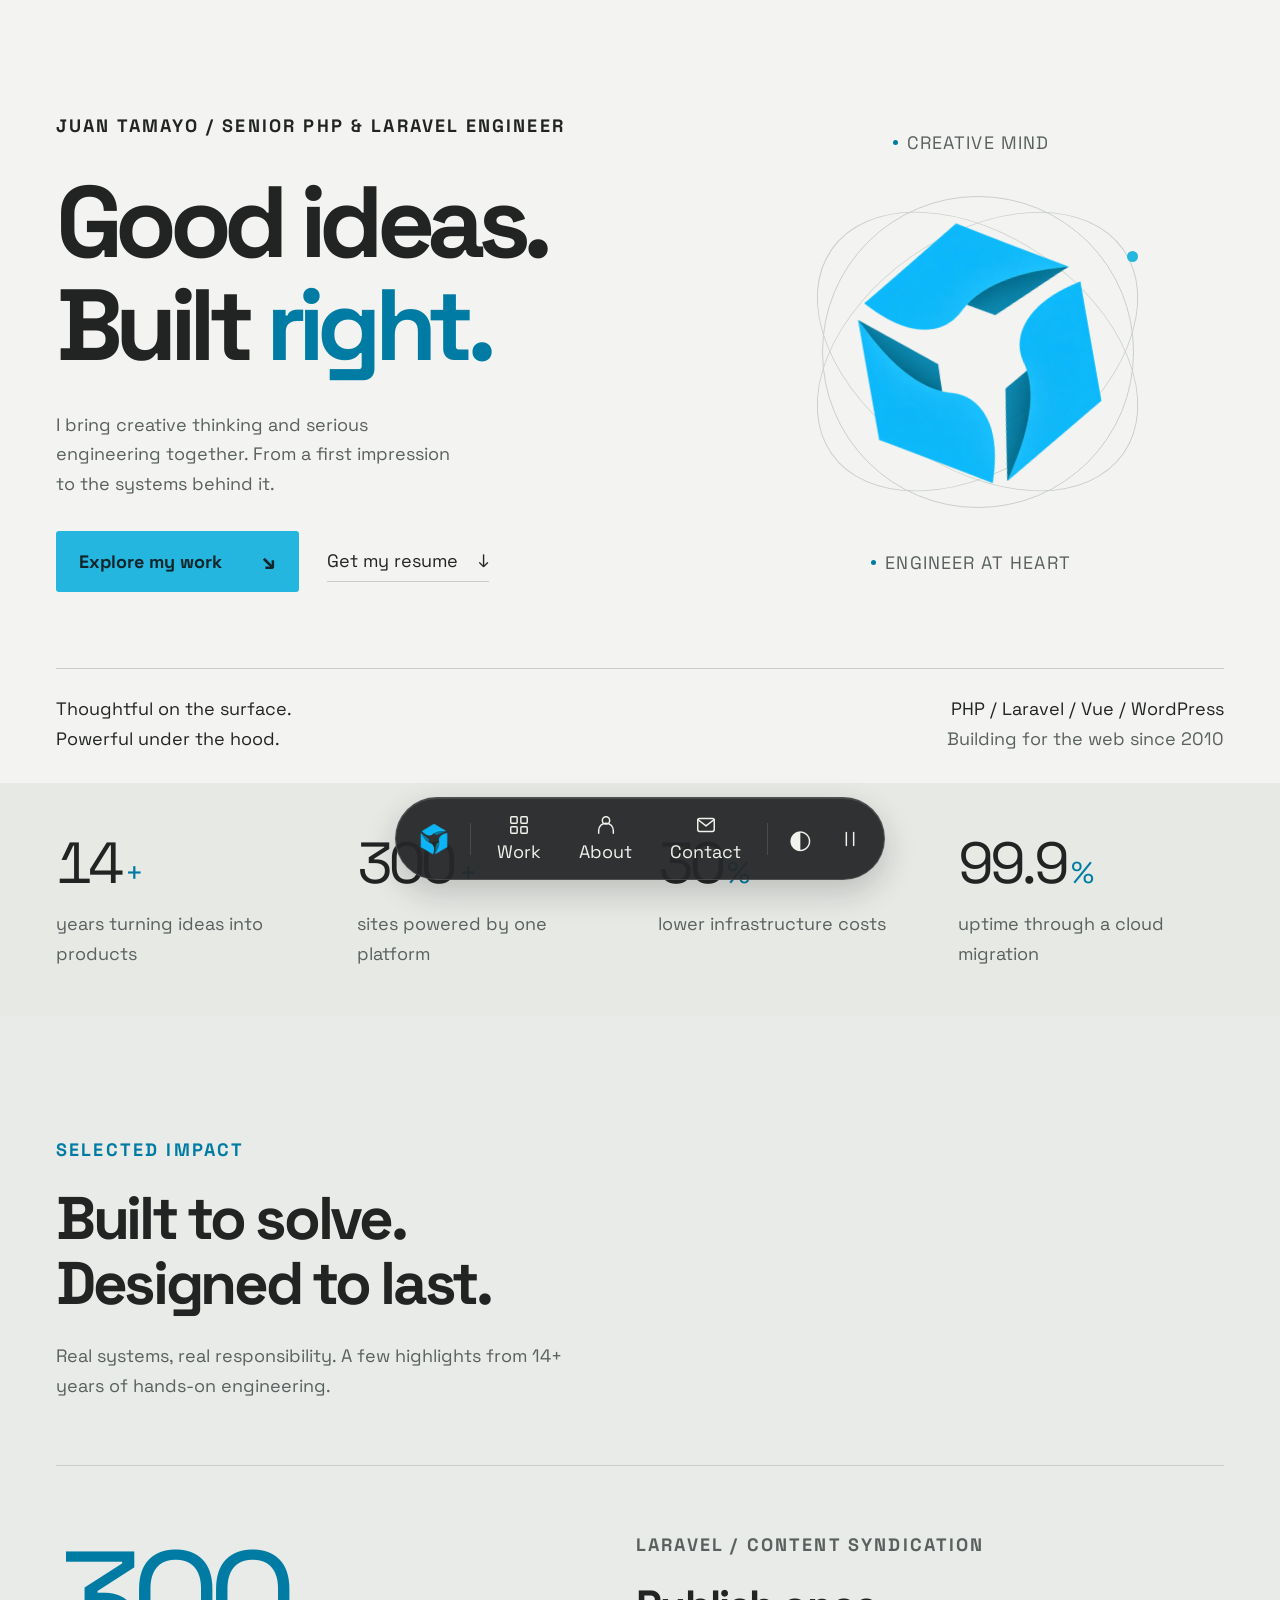
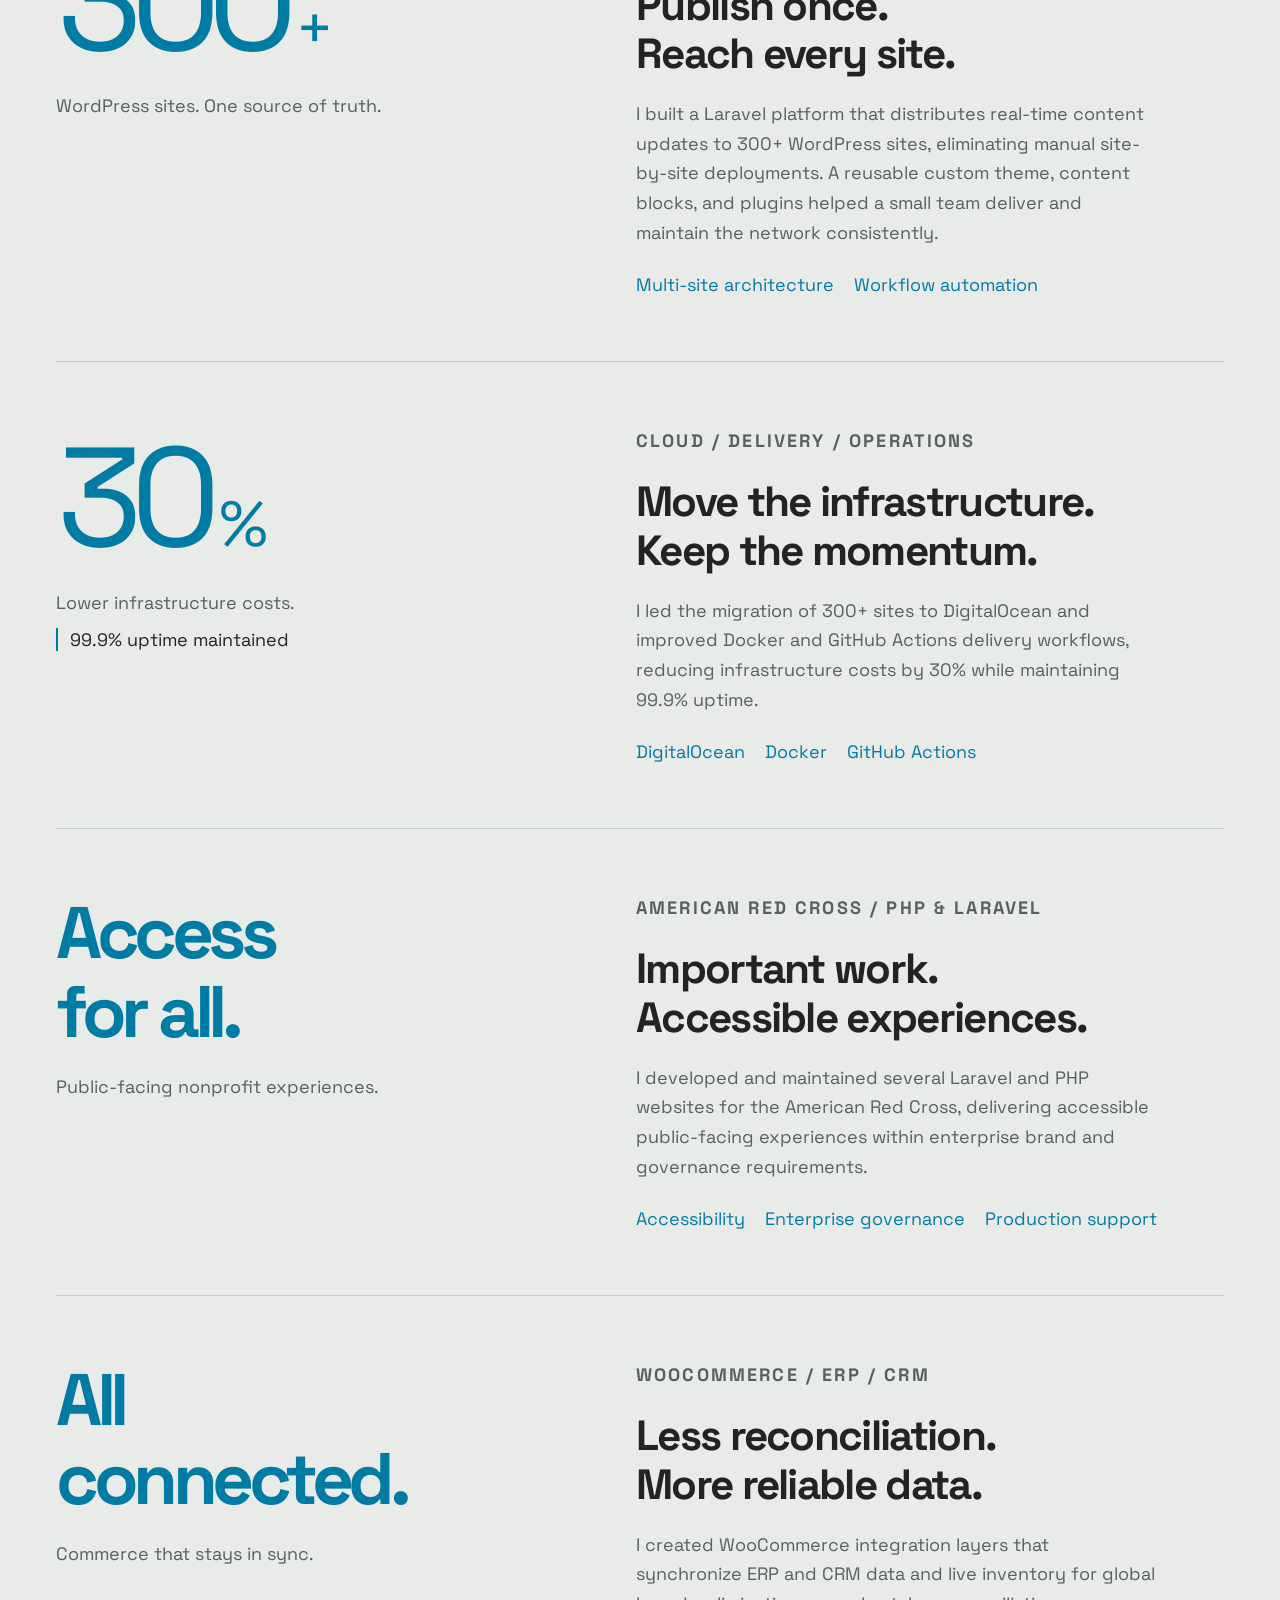
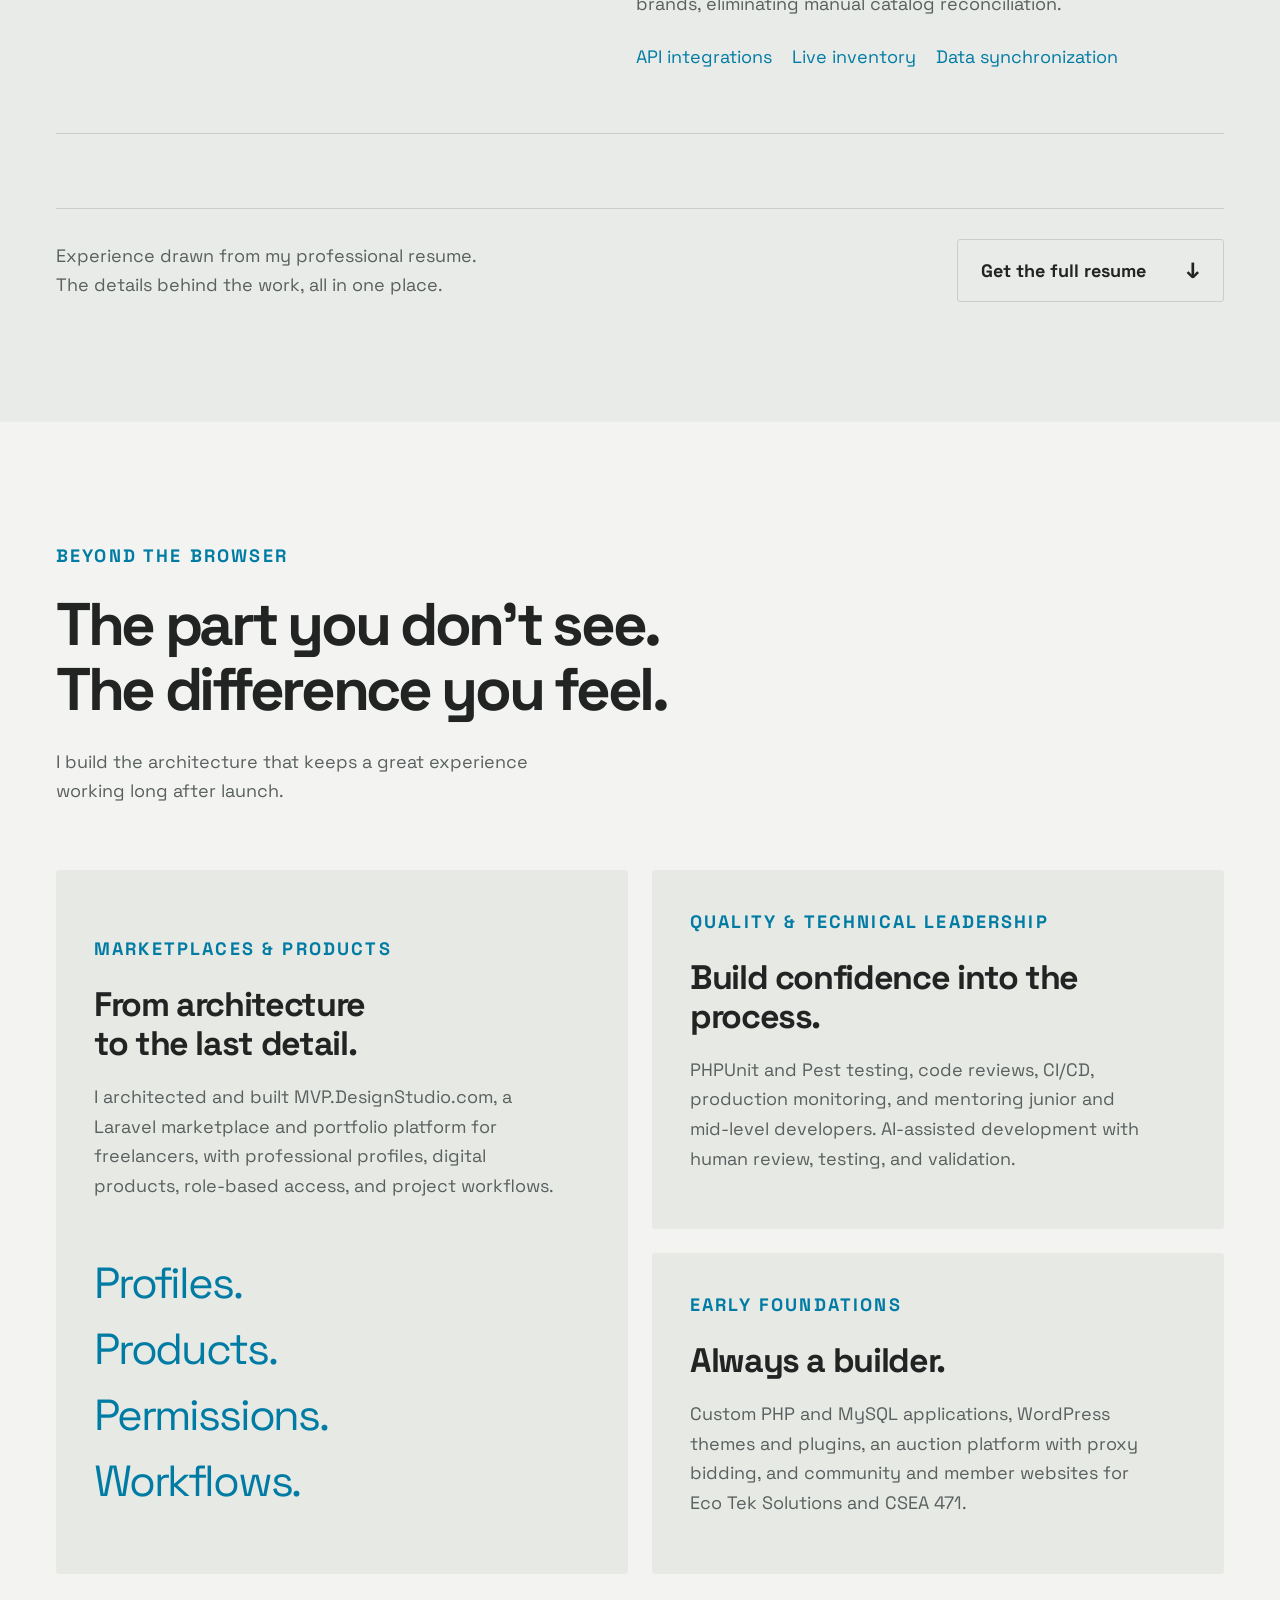
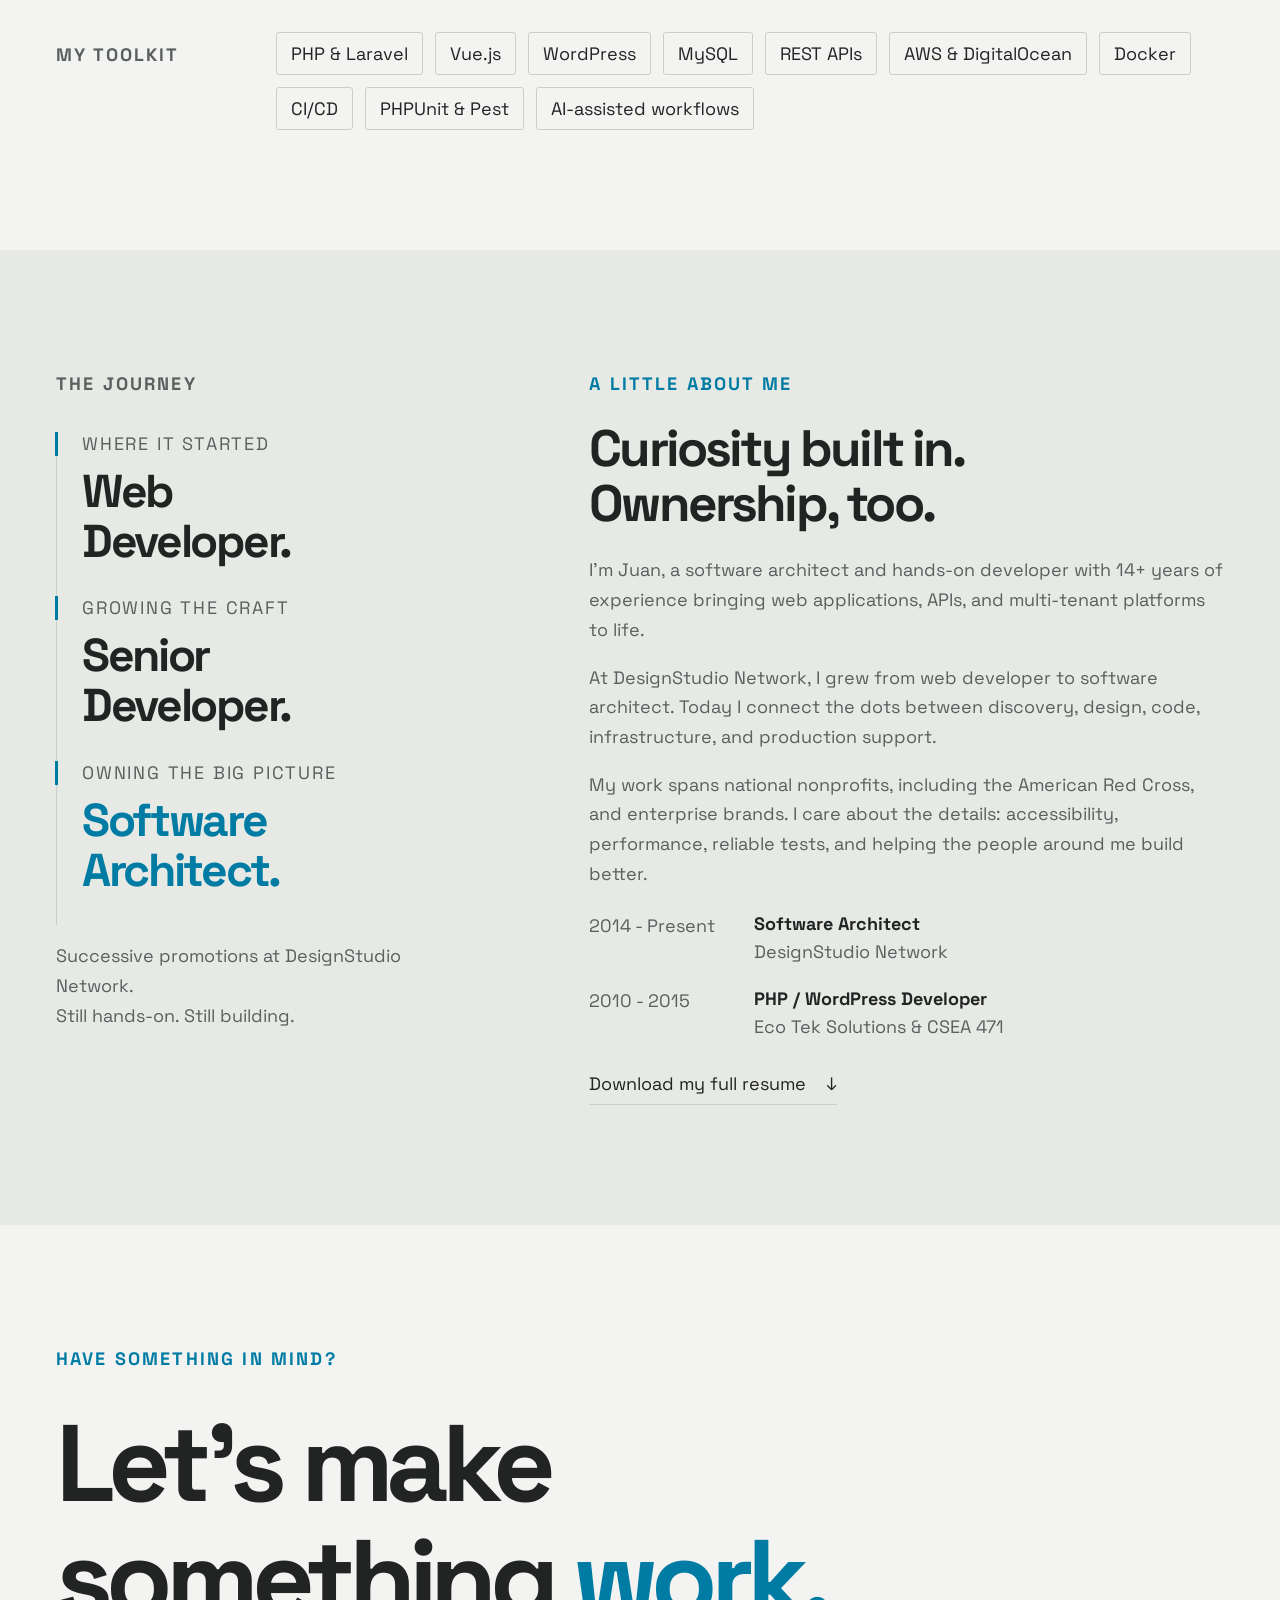
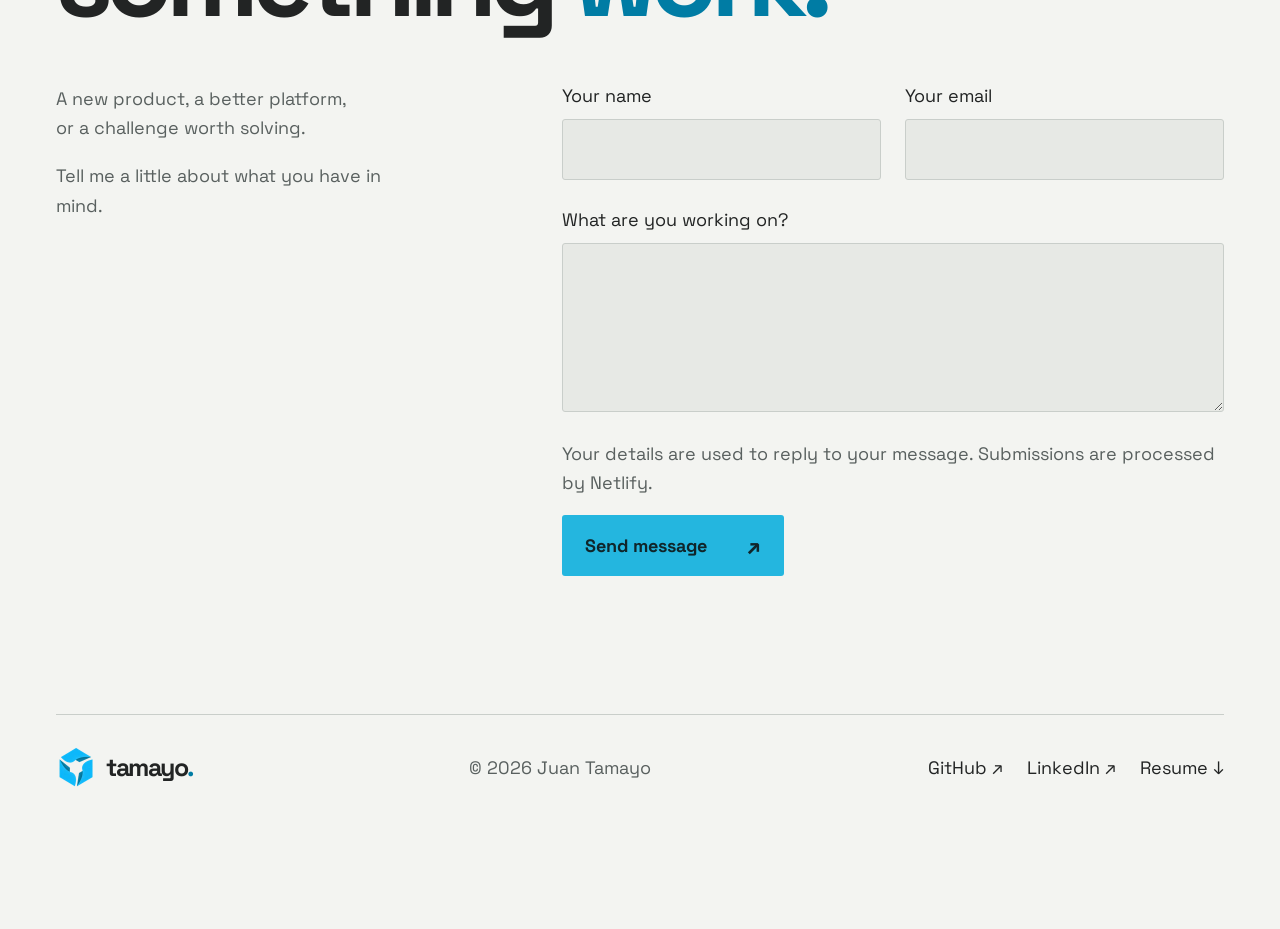
==== index.html @ a58649c8 "Initial portfolio website" ====
<!doctype html>
<html lang="en">
<head>
  <meta charset="utf-8">
  <meta name="viewport" content="width=device-width, initial-scale=1">
  <meta name="theme-color" content="#222424">
  <title>Juan Tamayo | Senior PHP & Laravel Engineer, San Diego</title>
  <meta name="description" content="Juan Tamayo is a senior PHP and Laravel engineer in San Diego with 14+ years building web applications, APIs, WordPress platforms, and cloud infrastructure.">
  <meta name="robots" content="index, follow, max-image-preview:large">
  <meta name="author" content="Juan Carlos Tamayo">
  <meta property="og:title" content="Juan Tamayo | Senior PHP & Laravel Engineer">
  <meta property="og:description" content="Creative development meets serious engineering. Explore selected work, platforms, and 14+ years of building for the web.">
  <meta property="og:type" content="website">
  <meta property="og:url" content="https://tamayo.co/">
  <meta property="og:image" content="https://tamayo.co/assets/logo-transparent.png">
  <meta property="og:image:width" content="576">
  <meta property="og:image:height" content="576">
  <meta property="og:image:alt" content="Juan Tamayo's cyan geometric logo">
  <meta property="og:locale" content="en_US">
  <meta property="og:site_name" content="Juan Tamayo">
  <meta name="twitter:card" content="summary">
  <meta name="twitter:title" content="Juan Tamayo | Senior PHP & Laravel Engineer">
  <meta name="twitter:description" content="Software architecture, Laravel platforms, APIs, and 14+ years of hands-on engineering in San Diego.">
  <meta name="twitter:image" content="https://tamayo.co/assets/logo-transparent.png">
  <meta name="twitter:image:alt" content="Juan Tamayo's cyan geometric logo">
  <link rel="canonical" href="https://tamayo.co/">
  <link rel="icon" href="assets/favicon.png" type="image/png" sizes="64x64">
  <link rel="preload" href="assets/space-grotesk-bold.woff2" as="font" type="font/woff2" crossorigin>
  <link rel="preload" href="assets/space-grotesk-regular.woff2" as="font" type="font/woff2" crossorigin>
  <link rel="stylesheet" href="style.css">
  <script src="script.js" defer></script>
  <script type="application/ld+json">
  {
    "@context": "https://schema.org",
    "@graph": [
      {
        "@type": "WebSite",
        "@id": "https://tamayo.co/#website",
        "url": "https://tamayo.co/",
        "name": "Juan Tamayo",
        "inLanguage": "en-US",
        "publisher": { "@id": "https://tamayo.co/#juan" }
      },
      {
        "@type": "ProfilePage",
        "@id": "https://tamayo.co/#profile",
        "url": "https://tamayo.co/",
        "name": "Juan Tamayo | Senior PHP & Laravel Engineer, San Diego",
        "description": "Professional portfolio of Juan Tamayo, senior PHP and Laravel engineer and software architect.",
        "inLanguage": "en-US",
        "isPartOf": { "@id": "https://tamayo.co/#website" },
        "mainEntity": { "@id": "https://tamayo.co/#juan" }
      },
      {
        "@type": "Person",
        "@id": "https://tamayo.co/#juan",
        "name": "Juan Carlos Tamayo",
        "alternateName": "Juan Tamayo",
        "url": "https://tamayo.co/",
        "jobTitle": "Software Architect",
        "description": "Senior PHP and Laravel engineer with 14+ years delivering production web applications, APIs, integrations, and multi-tenant platforms.",
        "homeLocation": { "@type": "Place", "name": "San Diego, California" },
        "worksFor": { "@type": "Organization", "name": "DesignStudio Network, Inc." },
        "knowsAbout": ["PHP", "Laravel", "Software architecture", "WordPress", "Vue.js", "MySQL", "REST APIs", "Cloud infrastructure", "Automated testing", "Web accessibility"],
        "sameAs": ["https://github.com/juan-tamayo", "https://www.linkedin.com/in/jctamayo"]
      }
    ]
  }
  </script>
</head>
<body>
  <a class="skip" href="#main">Skip to content</a>
  <header class="brand-header" id="top">
  </header>
  <nav class="floating-dock" aria-label="Main navigation">
    <a class="dock-home" href="#top" aria-label="Back to top" title="Back to top"><img src="assets/logo-transparent-small.webp" width="32" height="32" alt=""></a>
    <span class="dock-divider" aria-hidden="true"></span>
    <a class="dock-link" href="#work"><svg viewBox="0 0 24 24" aria-hidden="true"><rect x="3" y="3" width="7" height="7" rx="1"/><rect x="14" y="3" width="7" height="7" rx="1"/><rect x="3" y="14" width="7" height="7" rx="1"/><rect x="14" y="14" width="7" height="7" rx="1"/></svg><span>Work</span></a>
    <a class="dock-link" href="#about"><svg viewBox="0 0 24 24" aria-hidden="true"><circle cx="12" cy="7" r="4"/><path d="M4 21v-3a8 8 0 0 1 16 0v3"/></svg><span>About</span></a>
    <a class="dock-link" href="#contact"><svg viewBox="0 0 24 24" aria-hidden="true"><rect x="3" y="5" width="18" height="14" rx="2"/><path d="m3 6 9 7 9-7"/></svg><span>Contact</span></a>
    <span class="dock-divider" aria-hidden="true"></span>
    <button class="dock-tool" id="theme-toggle" aria-label="Switch color theme" title="Switch color theme">◐</button>
    <button class="dock-tool" id="motion-toggle" aria-pressed="false" aria-label="Pause animations" title="Pause animations"><svg viewBox="0 0 24 24" aria-hidden="true"><path d="M8 5v14M16 5v14"/></svg><span class="sr-only">Pause motion</span></button>
  </nav>
  <main id="main">
    <section class="hero wrap" aria-labelledby="hero-title">
      <div class="hero-copy">
        <p class="eyebrow enter">JUAN TAMAYO / SENIOR PHP & LARAVEL ENGINEER</p>
        <h1 id="hero-title"><span class="headline-line"><span>Good ideas.</span></span><span class="headline-line"><span>Built <em>right.</em></span></span></h1>
        <p class="hero-description enter">I bring creative thinking and serious engineering together. From a first impression to the systems behind it.</p>
        <div class="hero-actions enter"><a class="button primary" href="#work">Explore my work <span aria-hidden="true">↘</span></a><a class="text-link" href="assets/Juan-Tamayo-Resume.pdf" download>Get my resume <span aria-hidden="true">↓</span></a></div>
      </div>
      <div class="hero-art enter" aria-hidden="true">
        <span class="art-label label-top"><span>CREATIVE MIND</span></span>
        <div class="orbit-stage">
          <div class="orbit orbit-one"></div><div class="orbit orbit-two"></div><div class="orbit orbit-three"></div>
          <div class="logo-float"><img src="assets/logo-transparent.webp" alt="" width="576" height="576" fetchpriority="high" decoding="async"></div>
          <span class="orbital-point"></span>
        </div>
        <span class="art-label label-bottom"><span>ENGINEER AT HEART</span></span>
      </div>
      <div class="hero-foot"><p>Thoughtful on the surface.<br>Powerful under the hood.</p><p>PHP / Laravel / Vue / WordPress<br><span class="muted">Building for the web since 2010</span></p></div>
    </section>
    <section class="impact" aria-label="Selected career impact"><div class="wrap impact-grid">
      <div class="reveal"><strong>14<span>+</span></strong><p>years turning ideas into products</p></div>
      <div class="reveal"><strong>300<span>+</span></strong><p>sites powered by one platform</p></div>
      <div class="reveal"><strong>30<span>%</span></strong><p>lower infrastructure costs</p></div>
      <div class="reveal"><strong>99.9<span>%</span></strong><p>uptime through a cloud migration</p></div>
    </div></section>
    <section id="work" class="work section-pad">
      <div class="wrap">
        <div class="section-heading reveal"><p class="eyebrow">SELECTED IMPACT</p><h2>Built to solve.<br>Designed to last.</h2><p>Real systems, real responsibility. A few highlights from 14+ years of hands-on engineering.</p></div>
        <div class="resume-work">
          <article class="work-story reveal"><div class="story-result"><strong>300<span>+</span></strong><p>WordPress sites. One source of truth.</p></div><div class="story-copy"><p class="eyebrow">LARAVEL / CONTENT SYNDICATION</p><h3>Publish once.<br>Reach every site.</h3><p>I built a Laravel platform that distributes real-time content updates to 300+ WordPress sites, eliminating manual site-by-site deployments. A reusable custom theme, content blocks, and plugins helped a small team deliver and maintain the network consistently.</p><ul class="story-tags"><li>Multi-site architecture</li><li>Workflow automation</li></ul></div></article>
          <article class="work-story reveal"><div class="story-result"><strong>30<span>%</span></strong><p>Lower infrastructure costs.</p><span class="supporting-result">99.9% uptime maintained</span></div><div class="story-copy"><p class="eyebrow">CLOUD / DELIVERY / OPERATIONS</p><h3>Move the infrastructure.<br>Keep the momentum.</h3><p>I led the migration of 300+ sites to DigitalOcean and improved Docker and GitHub Actions delivery workflows, reducing infrastructure costs by 30% while maintaining 99.9% uptime.</p><ul class="story-tags"><li>DigitalOcean</li><li>Docker</li><li>GitHub Actions</li></ul></div></article>
          <article class="work-story reveal"><div class="story-result word-result"><strong>Access<br>for all.</strong><p>Public-facing nonprofit experiences.</p></div><div class="story-copy"><p class="eyebrow">AMERICAN RED CROSS / PHP & LARAVEL</p><h3>Important work.<br>Accessible experiences.</h3><p>I developed and maintained several Laravel and PHP websites for the American Red Cross, delivering accessible public-facing experiences within enterprise brand and governance requirements.</p><ul class="story-tags"><li>Accessibility</li><li>Enterprise governance</li><li>Production support</li></ul></div></article>
          <article class="work-story reveal"><div class="story-result word-result"><strong>All<br>connected.</strong><p>Commerce that stays in sync.</p></div><div class="story-copy"><p class="eyebrow">WOOCOMMERCE / ERP / CRM</p><h3>Less reconciliation.<br>More reliable data.</h3><p>I created WooCommerce integration layers that synchronize ERP and CRM data and live inventory for global brands, eliminating manual catalog reconciliation.</p><ul class="story-tags"><li>API integrations</li><li>Live inventory</li><li>Data synchronization</li></ul></div></article>
        </div>
        <div class="work-more reveal"><p>Experience drawn from my professional resume.<br>The details behind the work, all in one place.</p><a class="button outline" href="assets/Juan-Tamayo-Resume.pdf" download>Get the full resume <span aria-hidden="true">↓</span></a></div>
      </div>
    </section>
    <section class="engineering section-pad wrap" aria-labelledby="engineering-title">
      <div class="section-heading reveal"><p class="eyebrow">BEYOND THE BROWSER</p><h2 id="engineering-title">The part you don’t see.<br>The difference you feel.</h2><p>I build the architecture that keeps a great experience working long after launch.</p></div>
      <div class="engineering-grid">
        <article class="feature feature-platform reveal"><p class="eyebrow">MARKETPLACES & PRODUCTS</p><h3>From architecture<br>to the last detail.</h3><p>I architected and built MVP.DesignStudio.com, a Laravel marketplace and portfolio platform for freelancers, with professional profiles, digital products, role-based access, and project workflows.</p><div class="product-words" aria-label="Platform capabilities"><span>Profiles.</span><span>Products.</span><span>Permissions.</span><span>Workflows.</span></div></article>
        <div class="engineering-side">
          <article class="feature reveal"><p class="eyebrow">QUALITY & TECHNICAL LEADERSHIP</p><h3>Build confidence into the process.</h3><p>PHPUnit and Pest testing, code reviews, CI/CD, production monitoring, and mentoring junior and mid-level developers. AI-assisted development with human review, testing, and validation.</p></article>
          <article class="feature reveal"><p class="eyebrow">EARLY FOUNDATIONS</p><h3>Always a builder.</h3><p>Custom PHP and MySQL applications, WordPress themes and plugins, an auction platform with proxy bidding, and community and member websites for Eco Tek Solutions and CSEA 471.</p></article>
        </div>
      </div>
      <div class="capabilities reveal"><p class="eyebrow">MY TOOLKIT</p><ul aria-label="Technical skills"><li>PHP & Laravel</li><li>Vue.js</li><li>WordPress</li><li>MySQL</li><li>REST APIs</li><li>AWS & DigitalOcean</li><li>Docker</li><li>CI/CD</li><li>PHPUnit & Pest</li><li>AI-assisted workflows</li></ul></div>
    </section>
    <section id="about" class="about section-pad"><div class="wrap about-grid">
      <div class="career-path reveal"><p class="eyebrow">THE JOURNEY</p><div class="career-step"><span>WHERE IT STARTED</span><strong>Web<br>Developer.</strong></div><div class="career-step"><span>GROWING THE CRAFT</span><strong>Senior<br>Developer.</strong></div><div class="career-step"><span>OWNING THE BIG PICTURE</span><strong>Software<br>Architect.</strong></div><p>Successive promotions at DesignStudio Network.<br>Still hands-on. Still building.</p></div>
      <div class="about-copy reveal"><p class="eyebrow">A LITTLE ABOUT ME</p><h2>Curiosity built in.<br>Ownership, too.</h2><p>I’m Juan, a software architect and hands-on developer with 14+ years of experience bringing web applications, APIs, and multi-tenant platforms to life.</p><p>At DesignStudio Network, I grew from web developer to software architect. Today I connect the dots between discovery, design, code, infrastructure, and production support.</p><p>My work spans national nonprofits, including the American Red Cross, and enterprise brands. I care about the details: accessibility, performance, reliable tests, and helping the people around me build better.</p><div class="career"><span>2014 - Present</span><strong>Software Architect</strong><span>DesignStudio Network</span></div><div class="career"><span>2010 - 2015</span><strong>PHP / WordPress Developer</strong><span>Eco Tek Solutions & CSEA 471</span></div><a class="text-link" href="assets/Juan-Tamayo-Resume.pdf" download>Download my full resume <span aria-hidden="true">↓</span></a></div>
    </div></section>
    <section id="contact" class="contact section-pad wrap">
      <p class="eyebrow reveal">HAVE SOMETHING IN MIND?</p><h2 class="reveal">Let’s make<br>something <em>work.</em></h2>
      <div class="contact-layout">
        <div class="contact-intro"><p>A new product, a better platform,<br>or a challenge worth solving.</p><p>Tell me a little about what you have in mind.</p></div>
        <form class="contact-form" name="contact" method="POST" action="/thanks.html" data-netlify="true" netlify-honeypot="bot-field">
          <input type="hidden" name="form-name" value="contact">
          <p class="form-trap" hidden><label>Leave this field empty <input name="bot-field" autocomplete="off" tabindex="-1"></label></p>
          <div class="form-row">
            <div class="form-field"><label for="contact-name">Your name</label><input id="contact-name" name="name" autocomplete="name" required maxlength="120"></div>
            <div class="form-field"><label for="contact-email">Your email</label><input id="contact-email" name="email" type="email" autocomplete="email" required maxlength="254"></div>
          </div>
          <div class="form-field"><label for="contact-message">What are you working on?</label><textarea id="contact-message" name="message" rows="5" required minlength="10" maxlength="5000" aria-describedby="contact-privacy"></textarea></div>
          <p class="form-note" id="contact-privacy">Your details are used to reply to your message. Submissions are processed by Netlify.</p>
          <button class="button primary" type="submit">Send message <span aria-hidden="true">↗</span></button>
          <p id="contact-status" class="form-note" role="status"></p>
        </form>
      </div>
    </section>
  </main>
  <footer class="wrap"><a class="identity" href="#top" aria-label="Juan Tamayo, back to top"><img src="assets/logo-transparent-small.webp" width="40" height="40" alt="" loading="lazy" decoding="async"><span>tamayo<span class="accent">.</span></span></a><p>© <span id="year">2026</span> Juan Tamayo</p><div><a href="https://github.com/juan-tamayo" target="_blank" rel="noopener noreferrer">GitHub ↗</a><a href="https://linkedin.com/in/jctamayo" target="_blank" rel="noopener noreferrer">LinkedIn ↗</a><a href="assets/Juan-Tamayo-Resume.pdf" download>Resume ↓</a></div></footer>
</body>
</html>
---- style.css ----
@font-face{font-family:Space;src:url('assets/space-grotesk-regular.woff2') format('woff2');font-weight:400;font-display:swap}
@font-face{font-family:Space;src:url('assets/space-grotesk-bold.woff2') format('woff2');font-weight:700;font-display:swap}
:root{color-scheme:light;--bg:#f3f4f1;--surface:#e7e9e5;--text:#222424;--muted:#59605f;--line:#c9ceca;--accent:#007ca4;--cyan:#24b6df;--work:#e8ebe7;--header:rgba(243,244,241,.95);--radius:3px}
@media(prefers-color-scheme:dark){:root:not([data-theme=light]){color-scheme:dark;--bg:#222424;--surface:#2b2e2d;--text:#f0f2ec;--muted:#b1b9b5;--line:#454b48;--accent:#24b6df;--work:#191c1b;--header:rgba(34,36,36,.95)}}
:root[data-theme=dark]{color-scheme:dark;--bg:#222424;--surface:#2b2e2d;--text:#f0f2ec;--muted:#b1b9b5;--line:#454b48;--accent:#24b6df;--work:#191c1b;--header:rgba(34,36,36,.95)}
*{box-sizing:border-box}html{scroll-behavior:smooth;scroll-padding-top:110px}body{font-size:18px;margin:0;background:var(--bg);color:var(--text);font-family:Space,Arial,sans-serif;-webkit-font-smoothing:antialiased}a{color:inherit;text-decoration:none}button{font:inherit;color:inherit}button,a{-webkit-tap-highlight-color:transparent}a:focus-visible,button:focus-visible{outline:3px solid var(--accent);outline-offset:7px}button{cursor:pointer}img{max-width:100%;display:block}p{line-height:1.65}h1,h2,h3,p{margin-top:0}h1,h2,h3{font-weight:700}h2{font-size:clamp(36px,4.7vw,66px);line-height:1.08;letter-spacing:-.055em;margin-bottom:24px}h3{font-size:30px;line-height:1.14;letter-spacing:-.04em}em{font-style:normal;color:var(--accent)}.wrap{width:min(1320px,calc(100% - 112px));margin-inline:auto}.section-pad{padding-block:120px}.eyebrow{font-family:Space,Arial,sans-serif;font-size:18px;font-weight:700;letter-spacing:.12em;line-height:1.5}.accent{color:var(--accent)}.muted{color:var(--muted)}.skip{position:fixed;top:-100px;left:20px;padding:15px;background:var(--bg);z-index:4}.skip:focus{top:12px}.site-header{height:102px;padding:0 56px;display:flex;align-items:center;justify-content:space-between;gap:30px;border-bottom:1px solid var(--line);background:var(--header);position:relative;z-index:2}.identity{display:flex;align-items:center;font-size:28px;font-weight:700;letter-spacing:-1.5px;gap:10px}.identity img{border-radius:3px}.site-header nav{display:flex;gap:36px;align-items:center;font-size:18px}.site-header nav a{position:relative}.site-header nav a:after{content:'';position:absolute;bottom:-8px;left:0;right:0;height:1px;background:var(--accent);transform:scaleX(0);transform-origin:left;transition:transform .3s}.site-header nav a:hover:after{transform:scaleX(1)}.nav-contact span{color:var(--accent);margin-left:14px}.preferences{display:flex;align-items:center;gap:16px}.preferences button{background:none;border:0;padding:8px 0}.preferences #theme-toggle{font-size:25px;padding:8px}#motion-toggle{font-size:18px;color:var(--muted);width:78px;text-align:left}.hero{position:relative;display:grid;grid-template-columns:1.35fr 1fr;align-items:center;min-height:740px;padding-top:80px;gap:12px}.hero-copy{position:relative;z-index:1}.hero .eyebrow{margin-bottom:32px}.hero h1{font-size:clamp(70px,7.9vw,114px);line-height:1.02;letter-spacing:-.075em;margin:0 0 32px}.headline-line{display:block;overflow:hidden;padding-bottom:.08em;margin-bottom:-.08em}.headline-line>span{display:block}.hero-description{max-width:410px;color:var(--muted);font-size:18px;margin-bottom:32px}.hero-actions{display:flex;gap:28px;align-items:center}.button{display:inline-flex;gap:40px;justify-content:space-between;align-items:center;padding:19px 23px;font-size:18px;font-weight:700;border-radius:var(--radius);transition:transform .3s,background .3s}.primary{background:var(--cyan);color:#10262b}.button:hover{transform:translateY(-4px)}.button span{font-size:22px;line-height:1}.text-link{display:inline-flex;gap:20px;align-items:center;font-size:18px;border-bottom:1px solid var(--line);padding-block:9px}.text-link:hover{color:var(--accent)}.hero-art{height:480px;position:relative;display:grid;place-items:center;perspective:900px;isolation:isolate}.logo-float{width:310px;height:310px;background:#292929;border-radius:50%;overflow:hidden;transform:rotate(-10deg);box-shadow:0 25px 55px #10151528}.logo-float img{width:100%;height:100%;object-fit:cover}.orbit{position:absolute;width:92%;aspect-ratio:1;border:1px solid var(--line);border-radius:50%;z-index:-1}.orbit-two{width:106%;transform:rotate(-35deg) scaleY(.65)}.orbit-three{width:106%;transform:rotate(35deg) scaleY(.65)}.art-label{position:absolute;letter-spacing:.16em;font-size:18px;color:var(--muted)}.label-top{top:25px;right:24px}.label-bottom{bottom:10px;left:40px}.orbital-point{position:absolute;width:11px;height:11px;border-radius:50%;background:var(--cyan);right:8%;top:22%}.hero-foot{grid-column:1/-1;display:flex;justify-content:space-between;align-self:end;border-top:1px solid var(--line);padding:25px 0 30px;margin-top:64px;font-size:18px}.hero-foot p{margin:0}.hero-foot p:last-child{text-align:right}.impact{padding:46px 0 48px;background:var(--surface)}.impact-grid{display:grid;grid-template-columns:repeat(4,1fr);gap:35px}.impact strong{font-size:58px;letter-spacing:-.065em;font-weight:400;line-height:1.2}.impact strong span{font-size:30px;color:var(--accent)}.impact p{font-size:18px;color:var(--muted);margin:10px 0 0}.work{background:var(--work)}.section-heading{max-width:840px;margin-bottom:64px}.section-heading>.eyebrow{margin-bottom:24px;color:var(--accent)}.section-heading>p:last-child{max-width:530px;color:var(--muted);font-size:18px}.project-grid{display:grid;grid-template-columns:1fr 1fr;gap:65px 48px;align-items:start}.project-offset{margin-top:110px}.project-image{aspect-ratio:1;position:relative;overflow:hidden;background:var(--surface);border-radius:var(--radius)}.project-image img{width:100%;height:100%;object-fit:cover;transition:transform .75s cubic-bezier(.22,1,.36,1)}.project:hover .project-image img{transform:scale(1.045)}.project-arrow{position:absolute;right:22px;bottom:22px;display:grid;place-items:center;width:48px;height:48px;border-radius:50%;background:#222424;color:#f0f2ec;font-size:25px;transition:transform .35s}.project:hover .project-arrow{transform:rotate(45deg)}.project-caption{padding-top:25px;display:flex;justify-content:space-between;align-items:end;gap:12px}.project-caption .eyebrow{font-size:18px;color:var(--muted);margin-bottom:9px}.project h3{font-size:25px;margin:0}.project-kind{font-size:18px;color:var(--muted);padding-bottom:3px}.work-more{display:flex;justify-content:space-between;align-items:center;border-top:1px solid var(--line);margin-top:74px;padding-top:30px;gap:20px}.work-more p{font-size:18px;color:var(--muted);margin:0}.outline{border:1px solid var(--line)}.engineering-grid{display:grid;grid-template-columns:1fr 1fr;gap:24px}.feature{background:var(--surface);padding:38px;border-radius:var(--radius)}.feature>.eyebrow{font-size:18px;color:var(--accent);margin-bottom:24px}.feature h3{font-size:34px;margin-bottom:18px}.feature>p:last-of-type{font-size:18px;color:var(--muted);max-width:460px}.engineering-side{display:grid;gap:24px}.network-art{height:230px;position:relative;margin-bottom:40px;display:grid;grid-template-columns:1fr 1fr;gap:100px 80px;align-items:center;justify-items:center}.network-art span{padding:11px 13px;border:1px solid var(--line);font-size:18px;background:var(--surface);z-index:1}.network-art b{position:absolute;top:50%;left:50%;transform:translate(-50%,-50%);background:var(--cyan);color:#10262b;padding:21px;font-size:19px;z-index:1}.network-art:before,.network-art:after{content:'';position:absolute;width:68%;height:1px;background:var(--line);left:16%;top:50%;transform:rotate(29deg)}.network-art:after{transform:rotate(-29deg)}.network-art i{position:absolute;left:50%;top:50%;width:130px;height:130px;border:1px solid var(--accent);border-radius:50%;transform:translate(-50%,-50%);opacity:.4}.capabilities{padding-top:58px;display:grid;grid-template-columns:160px 1fr;gap:40px}.capabilities .eyebrow{margin-top:9px;color:var(--muted)}.capabilities ul{list-style:none;margin:0;padding:0;display:flex;flex-wrap:wrap;gap:12px}.capabilities li{border:1px solid var(--line);padding:9px 14px;font-size:18px;border-radius:var(--radius)}.about{background:var(--surface)}.about-grid{display:grid;grid-template-columns:.8fr 1.2fr;gap:110px;align-items:start}.portrait{padding-top:8px}.portrait img{width:100%;height:auto;aspect-ratio:1;object-fit:cover;filter:grayscale(1);border-radius:var(--radius);transition:filter .6s}.portrait:hover img{filter:grayscale(0)}.portrait p{display:flex;justify-content:space-between;gap:10px;font-size:18px;margin-top:20px}.portrait p span{color:var(--muted)}.about-copy>.eyebrow{color:var(--accent);margin-bottom:24px}.about h2{font-size:clamp(35px,4vw,54px)}.about-copy>p:not(.eyebrow){color:var(--muted);font-size:18px}.career{display:grid;grid-template-columns:100px 1fr;column-gap:20px;margin-top:24px;font-size:18px}.career>span:first-child{grid-row:span 2;color:var(--muted);padding-top:2px}.career strong{font-size:18px;margin-bottom:5px}.career>span:last-child{color:var(--muted)}.about .text-link{margin-top:25px}.contact>.eyebrow{color:var(--accent);margin-bottom:35px}.contact h2{font-size:clamp(60px,8.5vw,120px);letter-spacing:-.065em;line-height:1.05}.contact-bottom{display:flex;align-items:center;justify-content:space-between;margin-top:50px;gap:30px}.contact-email{font-size:clamp(23px,3vw,40px);letter-spacing:-.04em;border-bottom:1px solid var(--line);padding-bottom:16px;display:flex;gap:70px}.contact-email:hover{color:var(--accent)}.contact-bottom p{font-size:18px;color:var(--muted)}footer{border-top:1px solid var(--line);display:flex;align-items:center;justify-content:space-between;gap:24px;padding-block:32px}footer .identity{gap:0;font-size:25px}footer p{margin:0;font-size:18px;color:var(--muted)}footer>div{display:flex;gap:24px;font-size:18px}
/* Layering: header 2, skip link 4. Motion is an optional progressive enhancement. */
@media(prefers-reduced-motion:no-preference){html:not([data-motion=off]) .headline-line>span{animation:rise 1s cubic-bezier(.16,1,.3,1) both}html:not([data-motion=off]) .headline-line:nth-child(2)>span{animation-delay:.13s}html:not([data-motion=off]) .enter{animation:appear 1.2s .2s both}html:not([data-motion=off]) .logo-float{animation:float 9s ease-in-out infinite}html:not([data-motion=off]) .orbit-one{animation:orbit 24s linear infinite}html:not([data-motion=off]) .network-art i{animation:pulse 4s ease-in-out infinite}html:not([data-motion=off]) .reveal.ready{opacity:0;transform:translateY(28px);transition:opacity .8s,transform .8s cubic-bezier(.16,1,.3,1)}html:not([data-motion=off]) .reveal.ready.visible{opacity:1;transform:translateY(0)}}
@keyframes rise{from{transform:translateY(115%)}to{transform:translateY(0)}}@keyframes appear{from{opacity:0;transform:translateY(18px)}to{opacity:1;transform:translateY(0)}}@keyframes float{0%,100%{transform:translateY(0) rotate(-10deg)}50%{transform:translateY(-18px) rotate(4deg)}}@keyframes orbit{from{transform:rotate(0) scaleX(.94)}to{transform:rotate(360deg) scaleX(.94)}}@keyframes pulse{0%,100%{transform:translate(-50%,-50%) scale(.85);opacity:.3}50%{transform:translate(-50%,-50%) scale(1.15);opacity:.65}}
html[data-motion=off]{scroll-behavior:auto}html[data-motion=off] *,html[data-motion=off] *:before,html[data-motion=off] *:after{animation:none!important;transition:none!important}.reveal{opacity:1}
@media(min-width:1500px){.hero{min-height:820px}}
@media(max-width:1100px){.wrap{width:calc(100% - 72px)}.site-header{padding-inline:36px}.hero{min-height:670px;grid-template-columns:1.3fr 1fr;padding-top:60px}.hero h1{font-size:8.2vw}.hero-art{height:370px}.logo-float{width:240px;height:240px}.art-label{font-size:18px}.project-caption{display:block}.project-kind{display:block;margin-top:10px}.about-grid{gap:60px}.hero-actions{gap:16px}.button{gap:22px}.section-pad{padding-block:90px}.network-art{gap:100px 30px}.feature{padding:28px}.hero-description{font-size:18px}}
@media(max-width:767px){.wrap{width:calc(100% - 40px)}.site-header{height:82px;padding-inline:20px;gap:14px;flex-wrap:wrap}.identity{font-size:24px}.identity img{width:30px;height:30px}.site-header nav{gap:18px;font-size:18px}.preferences{gap:4px}.preferences #theme-toggle{padding:0;font-size:22px}#motion-toggle{display:block;font-size:18px;width:58px}.hero{display:flex;flex-direction:column;align-items:stretch;padding-top:54px;gap:0;min-height:0}.hero .eyebrow{font-size:18px;margin-bottom:24px}.hero h1{font-size:clamp(59px,12vw,92px);margin-bottom:24px}.hero-description{font-size:18px;max-width:420px}.hero-actions{gap:20px}.button{padding:17px 18px;font-size:18px}.text-link{font-size:18px}.hero-art{height:350px;width:min(360px,90%);align-self:center;margin:28px 0}.logo-float{width:235px;height:235px}.orbit{width:90%}.orbit-two,.orbit-three{width:98%}.label-top{top:7px;right:0}.label-bottom{bottom:0;left:0}.hero-foot{margin-top:0;font-size:18px;padding:20px 0}.impact{padding-block:32px}.impact-grid{grid-template-columns:1fr 1fr;gap:30px 25px}.impact strong{font-size:48px}.impact p{font-size:18px;max-width:160px}.section-pad{padding-block:70px}.section-heading{margin-bottom:36px}.section-heading>p:last-child{font-size:18px}.project-grid{grid-template-columns:1fr;gap:40px}.project-offset{margin-top:0}.project-caption{display:flex}.project h3{font-size:24px}.project-kind{font-size:18px;text-align:right;max-width:110px}.project-caption .eyebrow{font-size:18px}.work-more{margin-top:40px;align-items:start;flex-direction:column}.engineering-grid{grid-template-columns:1fr}.feature{padding:28px}.feature h3{font-size:31px}.network-art{height:190px;margin-bottom:30px}.capabilities{grid-template-columns:1fr;gap:12px;padding-top:35px}.capabilities ul{gap:8px}.capabilities li{font-size:18px}.about-grid{grid-template-columns:1fr;gap:45px}.portrait{max-width:440px}.about h2{font-size:42px}.contact h2{font-size:clamp(50px,10.5vw,80px)}.contact-bottom{flex-direction:column;align-items:start;margin-top:30px;gap:16px}.contact-email{font-size:28px;gap:32px}footer{flex-wrap:wrap;padding-block:25px}footer>div{width:100%;justify-content:space-between}.site-header .nav-contact{display:none}}
@media(prefers-reduced-motion:reduce){html{scroll-behavior:auto}*,*:before,*:after{animation:none!important;transition:none!important}}
@media(max-width:360px){.site-header .identity img{display:none}.site-header{gap:10px}.site-header nav{gap:12px}.hero h1{font-size:50px}.hero-actions{gap:12px}.hero-actions .button{padding:16px 12px;gap:12px;white-space:nowrap;font-size:18px}.hero-actions .text-link{gap:10px;white-space:nowrap;font-size:18px}.project-caption{display:block}.project-kind{text-align:left;max-width:none}.contact-email{font-size:25px;gap:20px}.portrait p{flex-direction:column}.about h2{font-size:36px}}
/* Resume-led work: typographic results paired with the engineering story. */
.resume-work{border-top:1px solid var(--line)}.work-story{display:grid;grid-template-columns:1fr 1.2fr;gap:90px;padding:65px 0;border-bottom:1px solid var(--line)}.story-result strong{display:block;font-size:clamp(85px,11vw,155px);letter-spacing:-.075em;line-height:1;color:var(--accent);font-weight:400}.story-result strong span{font-size:.45em}.story-result p{font-size:18px;color:var(--muted);margin:20px 0 10px}.supporting-result{font-size:18px;border-left:2px solid var(--accent);padding-left:12px}.word-result strong{font-size:clamp(48px,5.7vw,80px);font-weight:700;line-height:1.08}.story-copy .eyebrow{color:var(--muted);margin-bottom:23px}.story-copy h3{font-size:clamp(29px,3.3vw,44px);margin-bottom:22px}.story-copy>p:not(.eyebrow){color:var(--muted);font-size:18px;max-width:520px}.story-tags{display:flex;gap:10px 20px;flex-wrap:wrap;list-style:none;padding:0;margin:26px 0 0;color:var(--accent);font-size:18px}.product-words{display:flex;flex-direction:column;gap:10px;margin-top:36px;font-size:clamp(28px,3.4vw,44px);letter-spacing:-.05em;color:var(--accent)}.career-path>.eyebrow{color:var(--muted);margin-bottom:35px}.career-step{position:relative;padding:0 0 30px 25px;border-left:1px solid var(--line)}.career-step:before{content:'';position:absolute;left:-2px;top:0;width:3px;height:24px;background:var(--accent);transform-origin:top}.career-step>span{display:block;font-size:18px;color:var(--muted);letter-spacing:.1em;margin-bottom:12px}.career-step strong{display:block;font-size:clamp(30px,3.6vw,48px);letter-spacing:-.05em;line-height:1.08}.career-step:last-of-type strong{color:var(--accent)}.career-path>p:last-child{font-size:18px;color:var(--muted);margin-top:16px}.feature-platform{display:flex;flex-direction:column;justify-content:center}
@media(prefers-reduced-motion:no-preference){html:not([data-motion=off]) .work-story.visible .story-result strong{animation:metric-arrive 1.1s cubic-bezier(.16,1,.3,1) both}html:not([data-motion=off]) .work-story.visible .story-copy{animation:slide-copy .9s .12s both}html:not([data-motion=off]) .impact .visible strong{display:block;animation:metric-arrive 1s both}html:not([data-motion=off]) .capabilities.visible li{animation:appear .65s both;animation-delay:calc(var(--i,0) * 65ms)}html:not([data-motion=off]) .career-path.visible .career-step{animation:slide-copy .8s both;animation-delay:calc(var(--i,0) * 180ms)}html:not([data-motion=off]) .feature.visible .product-words span{animation:slide-copy .9s both;animation-delay:calc(var(--i,0) * 130ms)}html:not([data-motion=off]) .orbital-point{animation:satellite 7s ease-in-out infinite}html:not([data-motion=off]) .orbit-two{animation:orbit-breathe 12s ease-in-out infinite}html:not([data-motion=off]) .story-result{transition:transform .6s cubic-bezier(.16,1,.3,1)}html:not([data-motion=off]) .work-story:hover .story-result{transform:translateX(9px)}html:not([data-motion=off]) .capabilities li{transition:transform .3s}html:not([data-motion=off]) .capabilities li:hover{transform:translateY(-5px)}}
@keyframes metric-arrive{from{opacity:0;transform:translateY(40px) scale(.94)}to{opacity:1;transform:translateY(0) scale(1)}}@keyframes slide-copy{from{opacity:0;transform:translateX(24px)}to{opacity:1;transform:translateX(0)}}@keyframes satellite{0%,100%{transform:translate(0,0)}50%{transform:translate(-22px,38px)}}@keyframes orbit-breathe{0%,100%{transform:rotate(-35deg) scaleY(.65)}50%{transform:rotate(-20deg) scaleY(.8)}}
@supports(animation-timeline:view()){ @media(prefers-reduced-motion:no-preference){html:not([data-motion=off]) .contact h2{animation:contact-reveal linear both;animation-timeline:view();animation-range:entry 0% entry 90%}}}
@keyframes contact-reveal{from{transform:translateY(45px)}to{transform:translateY(0)}}
@media(max-width:767px){.work-story{grid-template-columns:1fr;gap:32px;padding:42px 0}.story-result strong{font-size:100px}.word-result strong{font-size:54px}.story-copy h3{font-size:31px}.story-result p{margin-top:15px}.story-tags{margin-top:20px}.career-path{display:grid;grid-template-columns:1fr;gap:0}.career-step strong{font-size:38px}.about-grid{gap:40px}.product-words{font-size:37px}}
/* Keep decorative orbital movement inside its own canvas at every viewport. */
.hero-art{overflow:clip}
.logo-float{background:transparent;border-radius:0;overflow:visible;box-shadow:none}.logo-float img{object-fit:contain}.identity img{border-radius:0}

/* Readable body typography: 18px minimum at every breakpoint. */
#motion-toggle{width:124px;line-height:1.4}
.career{grid-template-columns:145px 1fr}
.capabilities{grid-template-columns:180px 1fr}
.hero-actions{flex-wrap:wrap}
@media(max-width:1100px){.site-header{height:auto;min-height:102px;padding-block:20px;flex-wrap:wrap}.site-header nav{gap:24px}.preferences{margin-left:auto}}
@media(max-width:767px){.site-header{gap:18px;padding-block:18px}.site-header nav{order:3;width:100%;justify-content:space-between}.preferences{gap:12px}#motion-toggle{width:116px}.hero-foot{gap:20px;flex-wrap:wrap}.hero-foot p:last-child{text-align:left}.impact p{max-width:none}.capabilities{grid-template-columns:1fr}.contact-email{overflow-wrap:anywhere}footer>div{flex-wrap:wrap;gap:20px}.art-label{letter-spacing:.06em}.label-top{right:10px}.label-bottom{left:10px}}
@media(max-width:360px){.hero-actions .button,.hero-actions .text-link{white-space:normal}.hero-actions .button{gap:20px}.career{grid-template-columns:1fr;row-gap:5px}.career>span:first-child{grid-row:auto}.preferences{gap:6px}}
/* Signature floating dock. The masthead leaves the logo on its own. */
.brand-header{display:grid;place-items:center;padding:32px 20px 0}.brand-header a{display:block;transition:transform .25s}.brand-header a:hover{transform:translateY(-3px)}
.floating-dock{position:fixed;bottom:max(20px,env(safe-area-inset-bottom));left:50%;transform:translateX(-50%);z-index:3;display:flex;align-items:center;gap:6px;padding:9px 12px;max-width:calc(100% - 24px);border:1px solid #ffffff26;border-radius:48px;background:#252829f2;color:#f0f2ec;box-shadow:0 12px 32px #10151533,inset 0 1px 0 #ffffff20}
.floating-dock a,.floating-dock button{flex-shrink:0;display:flex;align-items:center;justify-content:center;border:0;background:transparent;color:inherit;border-radius:32px;transition:background .25s,transform .25s,color .25s}
.floating-dock a:hover,.floating-dock button:hover,.floating-dock a[aria-current]{background:#ffffff12;color:#65d8f5;transform:translateY(-3px)}.floating-dock a:focus-visible,.floating-dock button:focus-visible{outline-offset:2px}
.dock-home{width:52px;height:58px}.dock-divider{height:32px;width:1px;background:#ffffff20;flex-shrink:0;margin:0 4px}.dock-link{flex-direction:column;gap:5px;padding:7px 16px;font-size:18px;line-height:1.2}.floating-dock svg{width:22px;height:22px;fill:none;stroke:currentColor;stroke-width:1.6;stroke-linecap:round;stroke-linejoin:round}.dock-tool{width:44px;height:58px;font-size:26px}.floating-dock #motion-toggle{width:44px;font-size:18px;text-align:center;line-height:1}
.sr-only{position:absolute;width:1px;height:1px;padding:0;margin:-1px;overflow:hidden;clip-path:inset(50%);white-space:nowrap;border:0}body{padding-bottom:110px}
.floating-dock #motion-toggle{color:inherit}
@media(max-width:600px){.brand-header{padding-top:24px}.brand-header img{width:52px;height:52px}.floating-dock{gap:0;padding:7px 6px;bottom:max(12px,env(safe-area-inset-bottom));width:max-content}.dock-link{padding:7px 8px}.dock-home{width:40px}.dock-divider{margin-inline:3px}.dock-tool,.floating-dock #motion-toggle{width:34px}.hero{padding-top:48px}}
@media(max-width:380px){.floating-dock .dock-home,.floating-dock .dock-divider{display:none}.dock-link{padding-inline:8px}.floating-dock{gap:2px}}
/* Labels have their own rows; only the decorative orbit canvas clips. */
.hero-art{overflow:visible;grid-template-rows:44px minmax(0,1fr) 44px;gap:8px;padding-block:8px}
.orbit-stage{position:relative;display:grid;place-items:center;width:min(100%,380px);height:100%;max-height:380px;overflow:clip;isolation:isolate}
.orbit-stage .logo-float{width:72%;height:auto;aspect-ratio:1}
.orbit-stage .orbit{width:82%}.orbit-stage .orbit-two,.orbit-stage .orbit-three{width:94%}
.art-label{position:relative;inset:auto;width:100%;padding:4px 16px;text-align:center;line-height:1.5;letter-spacing:.06em;font-size:18px;z-index:1}
.art-label>span{display:inline-block;position:relative;padding-inline:14px;max-width:100%;text-wrap:balance}
.art-label>span:before{content:'';position:absolute;left:0;top:.65em;width:5px;height:5px;border-radius:50%;background:var(--accent)}
footer .identity{gap:10px}footer .identity img{display:block;width:40px;height:40px;flex-shrink:0}
@media(prefers-reduced-motion:no-preference){html:not([data-motion=off]) .label-top>span{animation:label-drift 7s ease-in-out infinite}html:not([data-motion=off]) .label-bottom>span{animation:label-drift 7s -3.5s ease-in-out infinite}html:not([data-motion=off]) .art-label>span:before{animation:label-beacon 3.5s ease-in-out infinite}}
@keyframes label-drift{0%,100%{transform:translateY(2px)}50%{transform:translateY(-2px)}}
@keyframes label-beacon{0%,100%{transform:scale(.85);box-shadow:0 0 0 0 transparent}50%{transform:scale(1.1);box-shadow:0 0 0 4px color-mix(in srgb,var(--accent) 15%,transparent)}}
@media(max-width:767px){.hero-art{width:min(380px,100%);height:370px;grid-template-rows:44px minmax(0,1fr) 44px}.orbit-stage{width:min(100%,266px)}.art-label{padding-inline:8px}}
.contact-layout{display:grid;grid-template-columns:1fr 1.5fr;gap:64px;margin-top:48px;align-items:start}.contact-intro p{color:var(--muted);max-width:340px}.contact-form{min-width:0}.form-row{display:grid;grid-template-columns:1fr 1fr;gap:24px}.form-field{display:flex;flex-direction:column;gap:12px;margin-bottom:28px}.form-field label{font-size:18px}.form-field input,.form-field textarea{width:100%;min-width:0;border:1px solid var(--line);border-radius:var(--radius);background:var(--surface);color:var(--text);padding:16px;font:inherit;font-size:18px;line-height:1.5}.form-field textarea{resize:vertical;min-height:160px}.form-field input:focus-visible,.form-field textarea:focus-visible{outline:2px solid var(--accent);outline-offset:3px}.form-note{font-size:18px;color:var(--muted);line-height:1.6}.contact-form button{border:0}.form-trap{display:none}.thanks-page{padding-bottom:0}.thanks-content{min-height:100svh;display:flex;flex-direction:column;align-items:flex-start;justify-content:center;padding-block:64px}.thanks-content>.eyebrow{margin-top:40px}.thanks-content h1{font-size:clamp(48px,8vw,100px);letter-spacing:-.06em;margin-bottom:24px}.thanks-content>p:not(.eyebrow){max-width:520px;color:var(--muted)}.thanks-content>.button{margin-top:24px}
.impact strong .stat-value,.story-result strong .stat-value{font-size:inherit;color:inherit;font-variant-numeric:tabular-nums}
.impact strong span:not(.stat-value),.story-result strong span:not(.stat-value){display:inline-block;margin-left:.16em;letter-spacing:0}
@media(max-width:380px){.impact strong{font-size:42px}.impact strong span:not(.stat-value){font-size:24px}}
@media(max-width:767px){.contact-layout{grid-template-columns:1fr;gap:24px;margin-top:32px}.form-row{grid-template-columns:1fr;gap:0}.form-field{margin-bottom:24px}}
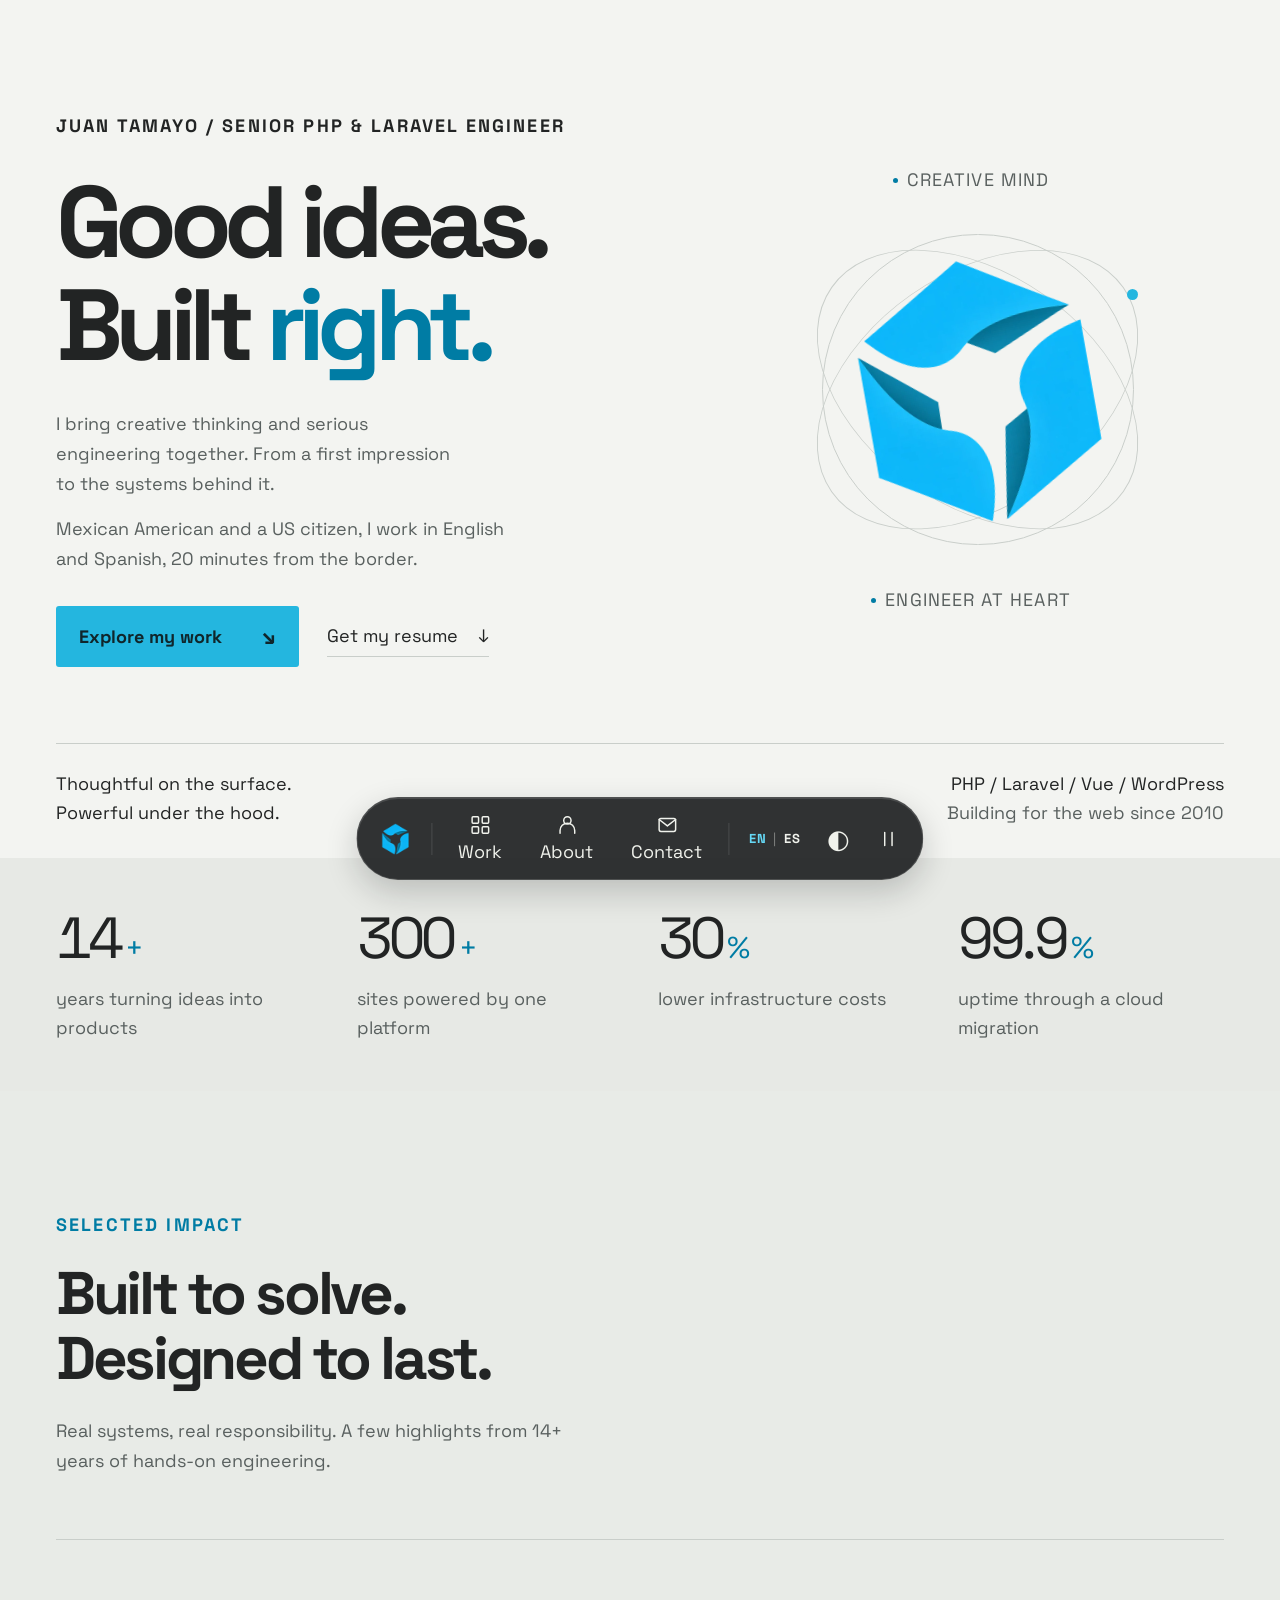
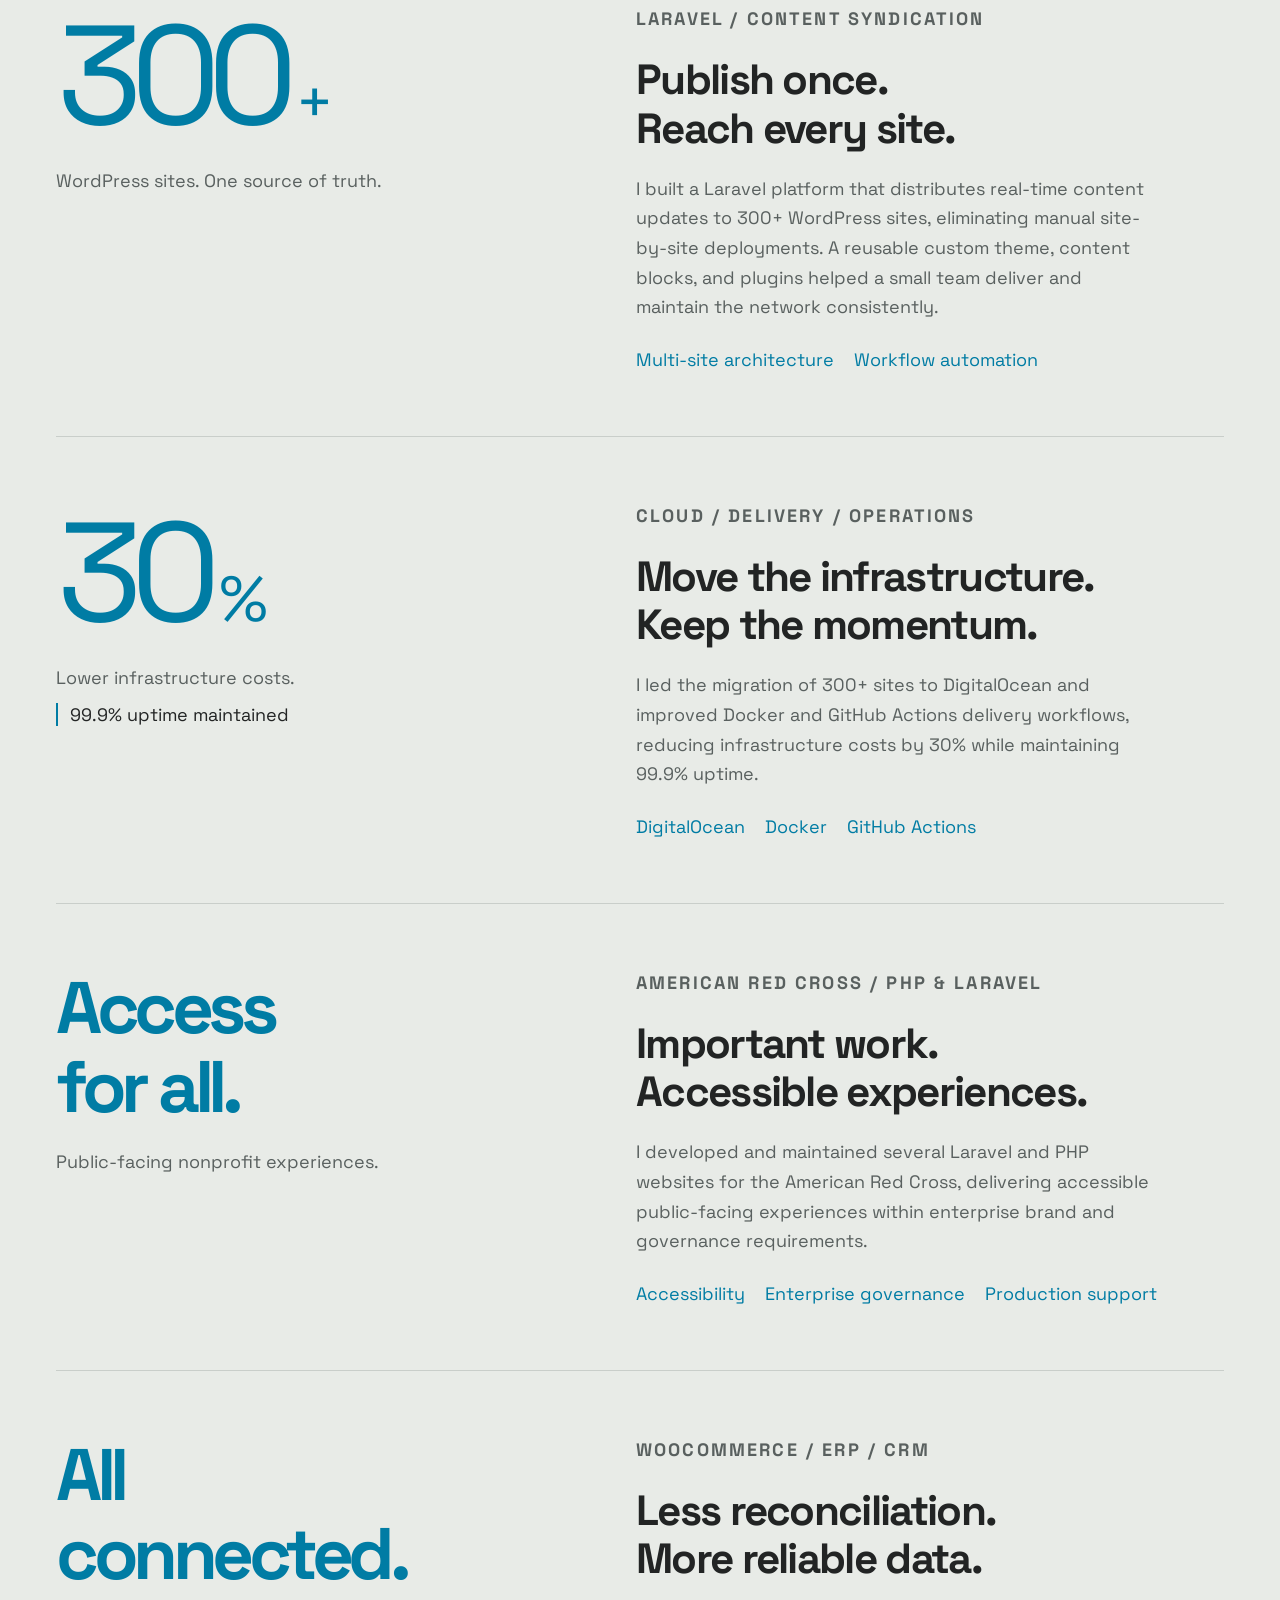
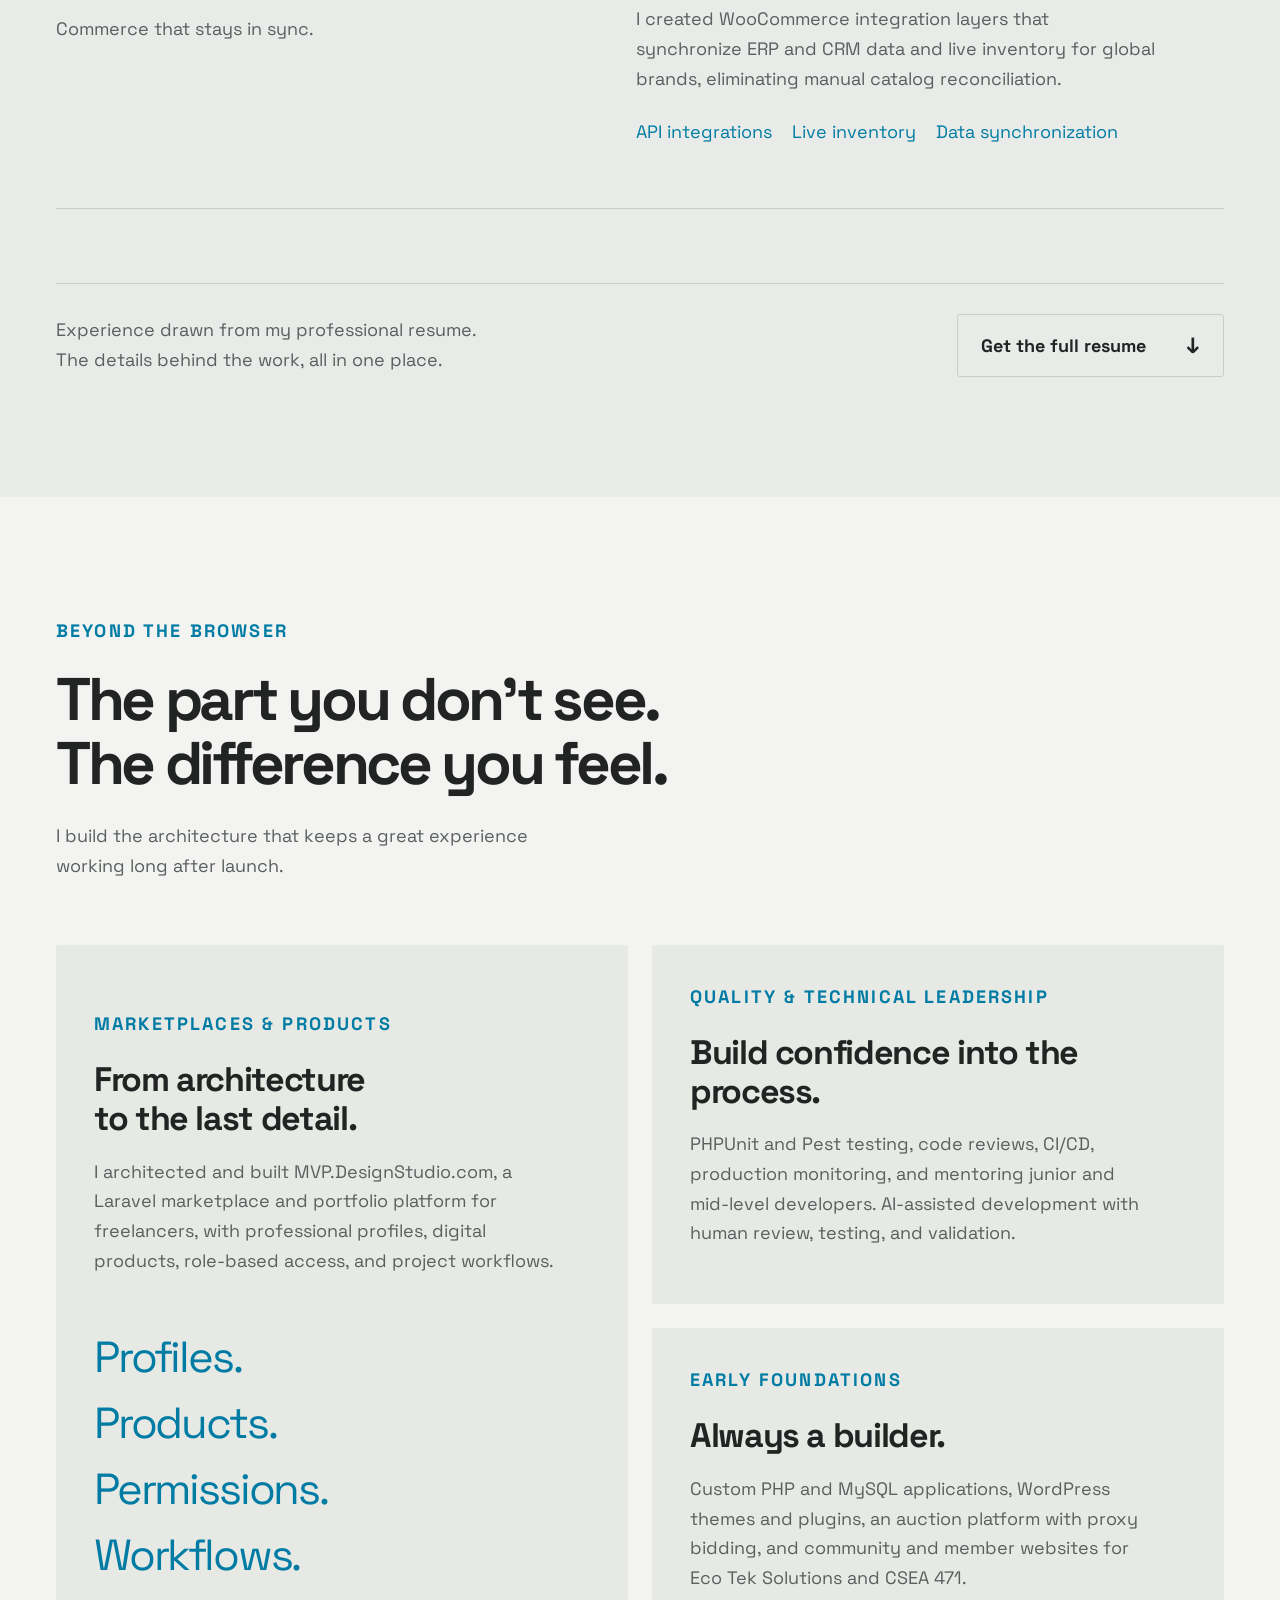
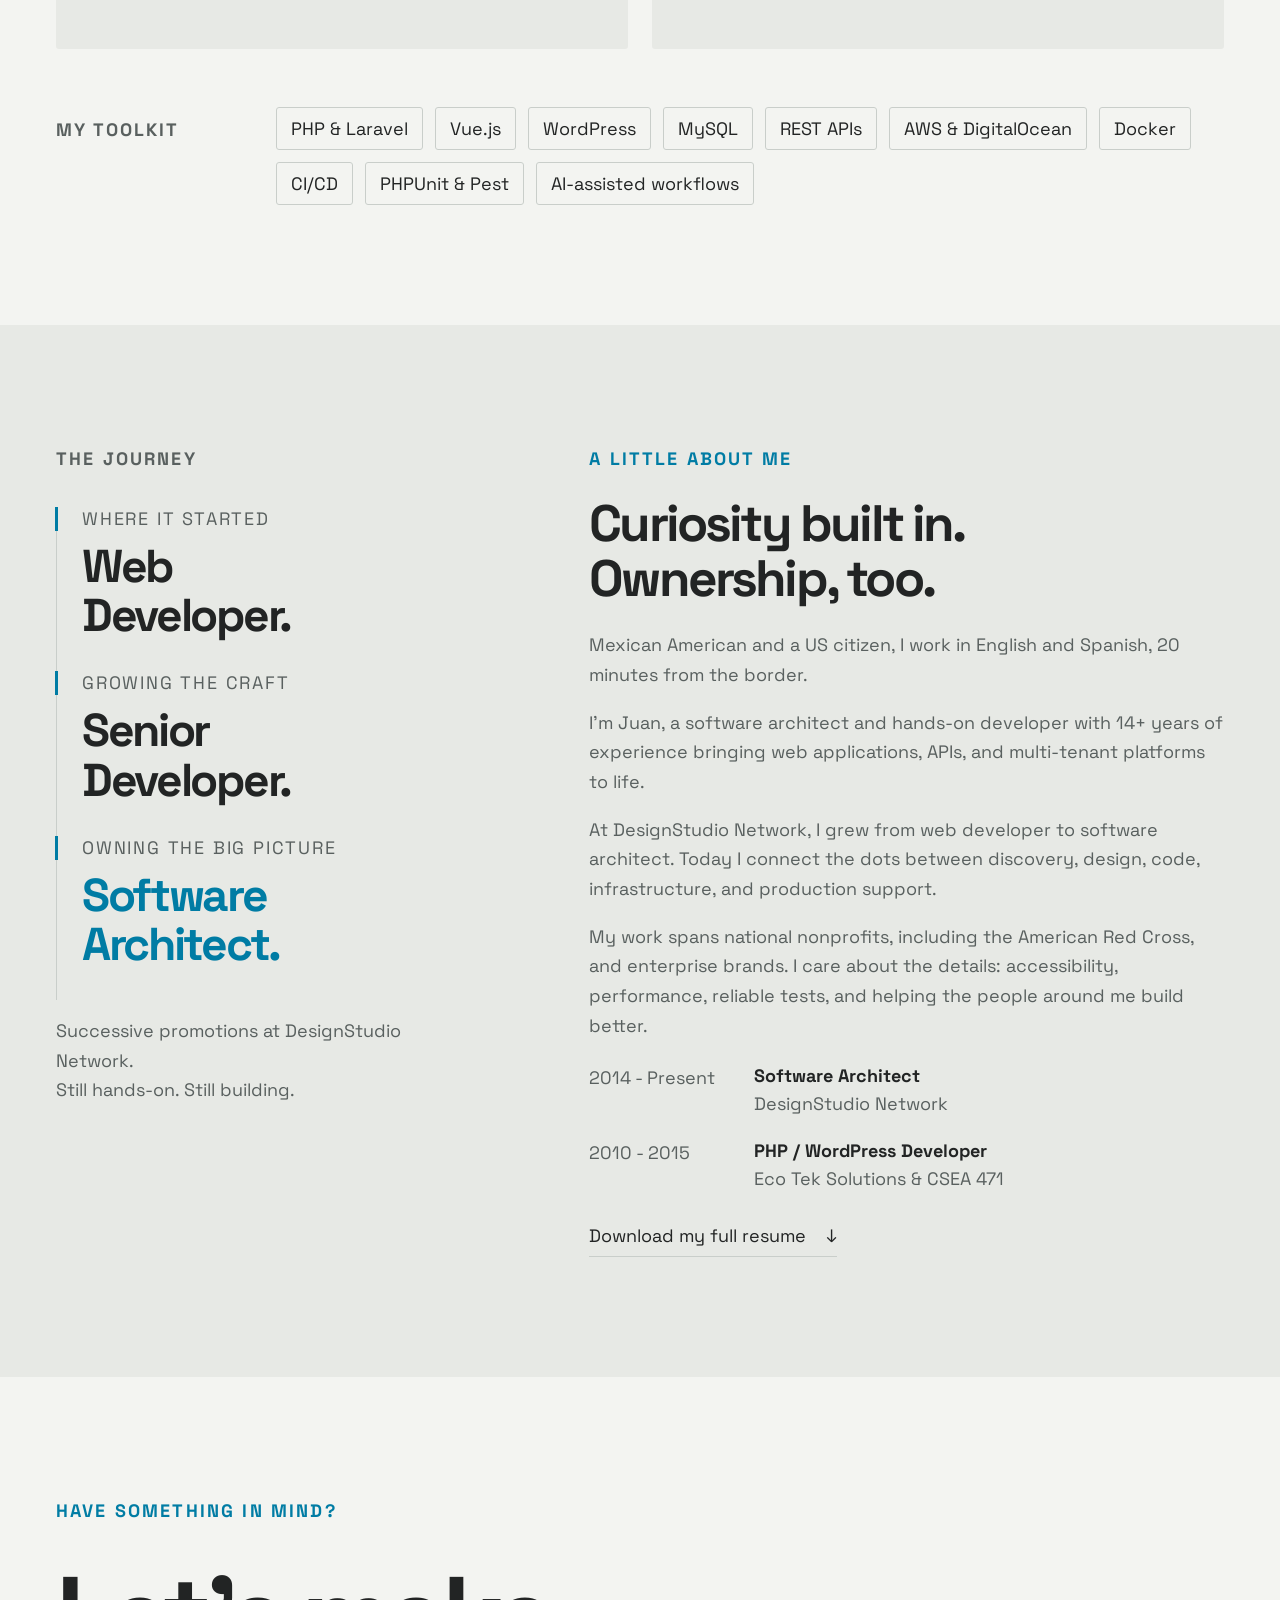
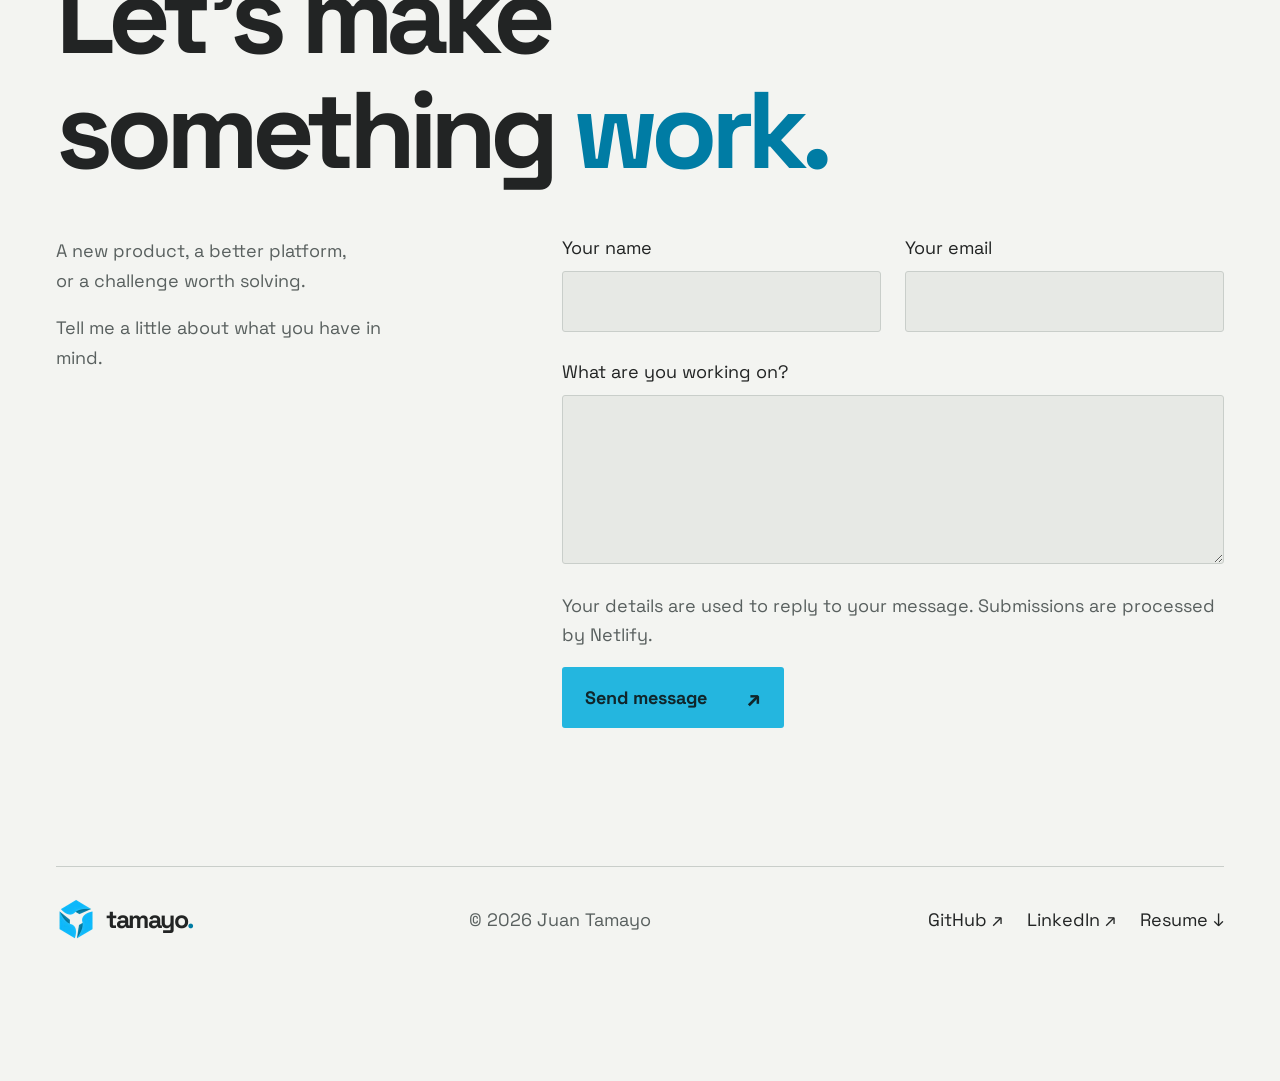
==== commit 24b24c36: "Add Spanish site with EN/ES toggle, hreflang, and identity line Ship a static /es/index.html and /es" ====
--- a/index.html
+++ b/index.html
@@ -4,6 +4,20 @@
   <meta charset="utf-8">
   <meta name="viewport" content="width=device-width, initial-scale=1">
   <meta name="theme-color" content="#222424">
+  <script>
+    try {
+      var saved = localStorage.getItem('tamayo-lang');
+      var onEs = /^\/es(\/|$)/.test(location.pathname);
+      if (!saved && /^es\b/i.test(navigator.language || '')) {
+        saved = 'es';
+        localStorage.setItem('tamayo-lang', 'es');
+      }
+      if (location.protocol !== 'file:') {
+        if (saved === 'es' && !onEs) location.replace('/es/' + location.search + location.hash);
+        else if (saved === 'en' && onEs) location.replace('/' + location.search + location.hash);
+      }
+    } catch (e) {}
+  </script>
   <title>Juan Tamayo | Senior PHP & Laravel Engineer, San Diego</title>
   <meta name="description" content="Juan Tamayo is a senior PHP and Laravel engineer in San Diego with 14+ years building web applications, APIs, WordPress platforms, and cloud infrastructure.">
   <meta name="robots" content="index, follow, max-image-preview:large">
@@ -17,6 +31,7 @@
   <meta property="og:image:height" content="576">
   <meta property="og:image:alt" content="Juan Tamayo's cyan geometric logo">
   <meta property="og:locale" content="en_US">
+  <meta property="og:locale:alternate" content="es_MX">
   <meta property="og:site_name" content="Juan Tamayo">
   <meta name="twitter:card" content="summary">
   <meta name="twitter:title" content="Juan Tamayo | Senior PHP & Laravel Engineer">
@@ -24,6 +39,9 @@
   <meta name="twitter:image" content="https://tamayo.co/assets/logo-transparent.png">
   <meta name="twitter:image:alt" content="Juan Tamayo's cyan geometric logo">
   <link rel="canonical" href="https://tamayo.co/">
+  <link rel="alternate" hreflang="en" href="https://tamayo.co/">
+  <link rel="alternate" hreflang="es" href="https://tamayo.co/es/">
+  <link rel="alternate" hreflang="x-default" href="https://tamayo.co/">
   <link rel="icon" href="assets/favicon.png" type="image/png" sizes="64x64">
   <link rel="preload" href="assets/space-grotesk-bold.woff2" as="font" type="font/woff2" crossorigin>
   <link rel="preload" href="assets/space-grotesk-regular.woff2" as="font" type="font/woff2" crossorigin>
@@ -79,6 +97,11 @@
     <a class="dock-link" href="#about"><svg viewBox="0 0 24 24" aria-hidden="true"><circle cx="12" cy="7" r="4"/><path d="M4 21v-3a8 8 0 0 1 16 0v3"/></svg><span>About</span></a>
     <a class="dock-link" href="#contact"><svg viewBox="0 0 24 24" aria-hidden="true"><rect x="3" y="5" width="18" height="14" rx="2"/><path d="m3 6 9 7 9-7"/></svg><span>Contact</span></a>
     <span class="dock-divider" aria-hidden="true"></span>
+    <span class="dock-lang" role="group" aria-label="Language">
+      <span aria-current="true" lang="en">EN</span>
+      <span class="dock-lang-sep" aria-hidden="true">|</span>
+      <a href="/es/" hreflang="es" lang="es" data-lang="es" title="Español">ES</a>
+    </span>
     <button class="dock-tool" id="theme-toggle" aria-label="Switch color theme" title="Switch color theme">◐</button>
     <button class="dock-tool" id="motion-toggle" aria-pressed="false" aria-label="Pause animations" title="Pause animations"><svg viewBox="0 0 24 24" aria-hidden="true"><path d="M8 5v14M16 5v14"/></svg><span class="sr-only">Pause motion</span></button>
   </nav>
@@ -88,6 +111,7 @@
         <p class="eyebrow enter">JUAN TAMAYO / SENIOR PHP & LARAVEL ENGINEER</p>
         <h1 id="hero-title"><span class="headline-line"><span>Good ideas.</span></span><span class="headline-line"><span>Built <em>right.</em></span></span></h1>
         <p class="hero-description enter">I bring creative thinking and serious engineering together. From a first impression to the systems behind it.</p>
+        <p class="hero-identity enter">Mexican American and a US citizen, I work in English and Spanish, 20 minutes from the border.</p>
         <div class="hero-actions enter"><a class="button primary" href="#work">Explore my work <span aria-hidden="true">↘</span></a><a class="text-link" href="assets/Juan-Tamayo-Resume.pdf" download>Get my resume <span aria-hidden="true">↓</span></a></div>
       </div>
       <div class="hero-art enter" aria-hidden="true">
@@ -132,7 +156,7 @@
     </section>
     <section id="about" class="about section-pad"><div class="wrap about-grid">
       <div class="career-path reveal"><p class="eyebrow">THE JOURNEY</p><div class="career-step"><span>WHERE IT STARTED</span><strong>Web<br>Developer.</strong></div><div class="career-step"><span>GROWING THE CRAFT</span><strong>Senior<br>Developer.</strong></div><div class="career-step"><span>OWNING THE BIG PICTURE</span><strong>Software<br>Architect.</strong></div><p>Successive promotions at DesignStudio Network.<br>Still hands-on. Still building.</p></div>
-      <div class="about-copy reveal"><p class="eyebrow">A LITTLE ABOUT ME</p><h2>Curiosity built in.<br>Ownership, too.</h2><p>I’m Juan, a software architect and hands-on developer with 14+ years of experience bringing web applications, APIs, and multi-tenant platforms to life.</p><p>At DesignStudio Network, I grew from web developer to software architect. Today I connect the dots between discovery, design, code, infrastructure, and production support.</p><p>My work spans national nonprofits, including the American Red Cross, and enterprise brands. I care about the details: accessibility, performance, reliable tests, and helping the people around me build better.</p><div class="career"><span>2014 - Present</span><strong>Software Architect</strong><span>DesignStudio Network</span></div><div class="career"><span>2010 - 2015</span><strong>PHP / WordPress Developer</strong><span>Eco Tek Solutions & CSEA 471</span></div><a class="text-link" href="assets/Juan-Tamayo-Resume.pdf" download>Download my full resume <span aria-hidden="true">↓</span></a></div>
+      <div class="about-copy reveal"><p class="eyebrow">A LITTLE ABOUT ME</p><h2>Curiosity built in.<br>Ownership, too.</h2><p>Mexican American and a US citizen, I work in English and Spanish, 20 minutes from the border.</p><p>I’m Juan, a software architect and hands-on developer with 14+ years of experience bringing web applications, APIs, and multi-tenant platforms to life.</p><p>At DesignStudio Network, I grew from web developer to software architect. Today I connect the dots between discovery, design, code, infrastructure, and production support.</p><p>My work spans national nonprofits, including the American Red Cross, and enterprise brands. I care about the details: accessibility, performance, reliable tests, and helping the people around me build better.</p><div class="career"><span>2014 - Present</span><strong>Software Architect</strong><span>DesignStudio Network</span></div><div class="career"><span>2010 - 2015</span><strong>PHP / WordPress Developer</strong><span>Eco Tek Solutions & CSEA 471</span></div><a class="text-link" href="assets/Juan-Tamayo-Resume.pdf" download>Download my full resume <span aria-hidden="true">↓</span></a></div>
     </div></section>
     <section id="contact" class="contact section-pad wrap">
       <p class="eyebrow reveal">HAVE SOMETHING IN MIND?</p><h2 class="reveal">Let’s make<br>something <em>work.</em></h2>
--- a/style.css
+++ b/style.css
@@ -3,7 +3,7 @@
 :root{color-scheme:light;--bg:#f3f4f1;--surface:#e7e9e5;--text:#222424;--muted:#59605f;--line:#c9ceca;--accent:#007ca4;--cyan:#24b6df;--work:#e8ebe7;--header:rgba(243,244,241,.95);--radius:3px}
 @media(prefers-color-scheme:dark){:root:not([data-theme=light]){color-scheme:dark;--bg:#222424;--surface:#2b2e2d;--text:#f0f2ec;--muted:#b1b9b5;--line:#454b48;--accent:#24b6df;--work:#191c1b;--header:rgba(34,36,36,.95)}}
 :root[data-theme=dark]{color-scheme:dark;--bg:#222424;--surface:#2b2e2d;--text:#f0f2ec;--muted:#b1b9b5;--line:#454b48;--accent:#24b6df;--work:#191c1b;--header:rgba(34,36,36,.95)}
-*{box-sizing:border-box}html{scroll-behavior:smooth;scroll-padding-top:110px}body{font-size:18px;margin:0;background:var(--bg);color:var(--text);font-family:Space,Arial,sans-serif;-webkit-font-smoothing:antialiased}a{color:inherit;text-decoration:none}button{font:inherit;color:inherit}button,a{-webkit-tap-highlight-color:transparent}a:focus-visible,button:focus-visible{outline:3px solid var(--accent);outline-offset:7px}button{cursor:pointer}img{max-width:100%;display:block}p{line-height:1.65}h1,h2,h3,p{margin-top:0}h1,h2,h3{font-weight:700}h2{font-size:clamp(36px,4.7vw,66px);line-height:1.08;letter-spacing:-.055em;margin-bottom:24px}h3{font-size:30px;line-height:1.14;letter-spacing:-.04em}em{font-style:normal;color:var(--accent)}.wrap{width:min(1320px,calc(100% - 112px));margin-inline:auto}.section-pad{padding-block:120px}.eyebrow{font-family:Space,Arial,sans-serif;font-size:18px;font-weight:700;letter-spacing:.12em;line-height:1.5}.accent{color:var(--accent)}.muted{color:var(--muted)}.skip{position:fixed;top:-100px;left:20px;padding:15px;background:var(--bg);z-index:4}.skip:focus{top:12px}.site-header{height:102px;padding:0 56px;display:flex;align-items:center;justify-content:space-between;gap:30px;border-bottom:1px solid var(--line);background:var(--header);position:relative;z-index:2}.identity{display:flex;align-items:center;font-size:28px;font-weight:700;letter-spacing:-1.5px;gap:10px}.identity img{border-radius:3px}.site-header nav{display:flex;gap:36px;align-items:center;font-size:18px}.site-header nav a{position:relative}.site-header nav a:after{content:'';position:absolute;bottom:-8px;left:0;right:0;height:1px;background:var(--accent);transform:scaleX(0);transform-origin:left;transition:transform .3s}.site-header nav a:hover:after{transform:scaleX(1)}.nav-contact span{color:var(--accent);margin-left:14px}.preferences{display:flex;align-items:center;gap:16px}.preferences button{background:none;border:0;padding:8px 0}.preferences #theme-toggle{font-size:25px;padding:8px}#motion-toggle{font-size:18px;color:var(--muted);width:78px;text-align:left}.hero{position:relative;display:grid;grid-template-columns:1.35fr 1fr;align-items:center;min-height:740px;padding-top:80px;gap:12px}.hero-copy{position:relative;z-index:1}.hero .eyebrow{margin-bottom:32px}.hero h1{font-size:clamp(70px,7.9vw,114px);line-height:1.02;letter-spacing:-.075em;margin:0 0 32px}.headline-line{display:block;overflow:hidden;padding-bottom:.08em;margin-bottom:-.08em}.headline-line>span{display:block}.hero-description{max-width:410px;color:var(--muted);font-size:18px;margin-bottom:32px}.hero-actions{display:flex;gap:28px;align-items:center}.button{display:inline-flex;gap:40px;justify-content:space-between;align-items:center;padding:19px 23px;font-size:18px;font-weight:700;border-radius:var(--radius);transition:transform .3s,background .3s}.primary{background:var(--cyan);color:#10262b}.button:hover{transform:translateY(-4px)}.button span{font-size:22px;line-height:1}.text-link{display:inline-flex;gap:20px;align-items:center;font-size:18px;border-bottom:1px solid var(--line);padding-block:9px}.text-link:hover{color:var(--accent)}.hero-art{height:480px;position:relative;display:grid;place-items:center;perspective:900px;isolation:isolate}.logo-float{width:310px;height:310px;background:#292929;border-radius:50%;overflow:hidden;transform:rotate(-10deg);box-shadow:0 25px 55px #10151528}.logo-float img{width:100%;height:100%;object-fit:cover}.orbit{position:absolute;width:92%;aspect-ratio:1;border:1px solid var(--line);border-radius:50%;z-index:-1}.orbit-two{width:106%;transform:rotate(-35deg) scaleY(.65)}.orbit-three{width:106%;transform:rotate(35deg) scaleY(.65)}.art-label{position:absolute;letter-spacing:.16em;font-size:18px;color:var(--muted)}.label-top{top:25px;right:24px}.label-bottom{bottom:10px;left:40px}.orbital-point{position:absolute;width:11px;height:11px;border-radius:50%;background:var(--cyan);right:8%;top:22%}.hero-foot{grid-column:1/-1;display:flex;justify-content:space-between;align-self:end;border-top:1px solid var(--line);padding:25px 0 30px;margin-top:64px;font-size:18px}.hero-foot p{margin:0}.hero-foot p:last-child{text-align:right}.impact{padding:46px 0 48px;background:var(--surface)}.impact-grid{display:grid;grid-template-columns:repeat(4,1fr);gap:35px}.impact strong{font-size:58px;letter-spacing:-.065em;font-weight:400;line-height:1.2}.impact strong span{font-size:30px;color:var(--accent)}.impact p{font-size:18px;color:var(--muted);margin:10px 0 0}.work{background:var(--work)}.section-heading{max-width:840px;margin-bottom:64px}.section-heading>.eyebrow{margin-bottom:24px;color:var(--accent)}.section-heading>p:last-child{max-width:530px;color:var(--muted);font-size:18px}.project-grid{display:grid;grid-template-columns:1fr 1fr;gap:65px 48px;align-items:start}.project-offset{margin-top:110px}.project-image{aspect-ratio:1;position:relative;overflow:hidden;background:var(--surface);border-radius:var(--radius)}.project-image img{width:100%;height:100%;object-fit:cover;transition:transform .75s cubic-bezier(.22,1,.36,1)}.project:hover .project-image img{transform:scale(1.045)}.project-arrow{position:absolute;right:22px;bottom:22px;display:grid;place-items:center;width:48px;height:48px;border-radius:50%;background:#222424;color:#f0f2ec;font-size:25px;transition:transform .35s}.project:hover .project-arrow{transform:rotate(45deg)}.project-caption{padding-top:25px;display:flex;justify-content:space-between;align-items:end;gap:12px}.project-caption .eyebrow{font-size:18px;color:var(--muted);margin-bottom:9px}.project h3{font-size:25px;margin:0}.project-kind{font-size:18px;color:var(--muted);padding-bottom:3px}.work-more{display:flex;justify-content:space-between;align-items:center;border-top:1px solid var(--line);margin-top:74px;padding-top:30px;gap:20px}.work-more p{font-size:18px;color:var(--muted);margin:0}.outline{border:1px solid var(--line)}.engineering-grid{display:grid;grid-template-columns:1fr 1fr;gap:24px}.feature{background:var(--surface);padding:38px;border-radius:var(--radius)}.feature>.eyebrow{font-size:18px;color:var(--accent);margin-bottom:24px}.feature h3{font-size:34px;margin-bottom:18px}.feature>p:last-of-type{font-size:18px;color:var(--muted);max-width:460px}.engineering-side{display:grid;gap:24px}.network-art{height:230px;position:relative;margin-bottom:40px;display:grid;grid-template-columns:1fr 1fr;gap:100px 80px;align-items:center;justify-items:center}.network-art span{padding:11px 13px;border:1px solid var(--line);font-size:18px;background:var(--surface);z-index:1}.network-art b{position:absolute;top:50%;left:50%;transform:translate(-50%,-50%);background:var(--cyan);color:#10262b;padding:21px;font-size:19px;z-index:1}.network-art:before,.network-art:after{content:'';position:absolute;width:68%;height:1px;background:var(--line);left:16%;top:50%;transform:rotate(29deg)}.network-art:after{transform:rotate(-29deg)}.network-art i{position:absolute;left:50%;top:50%;width:130px;height:130px;border:1px solid var(--accent);border-radius:50%;transform:translate(-50%,-50%);opacity:.4}.capabilities{padding-top:58px;display:grid;grid-template-columns:160px 1fr;gap:40px}.capabilities .eyebrow{margin-top:9px;color:var(--muted)}.capabilities ul{list-style:none;margin:0;padding:0;display:flex;flex-wrap:wrap;gap:12px}.capabilities li{border:1px solid var(--line);padding:9px 14px;font-size:18px;border-radius:var(--radius)}.about{background:var(--surface)}.about-grid{display:grid;grid-template-columns:.8fr 1.2fr;gap:110px;align-items:start}.portrait{padding-top:8px}.portrait img{width:100%;height:auto;aspect-ratio:1;object-fit:cover;filter:grayscale(1);border-radius:var(--radius);transition:filter .6s}.portrait:hover img{filter:grayscale(0)}.portrait p{display:flex;justify-content:space-between;gap:10px;font-size:18px;margin-top:20px}.portrait p span{color:var(--muted)}.about-copy>.eyebrow{color:var(--accent);margin-bottom:24px}.about h2{font-size:clamp(35px,4vw,54px)}.about-copy>p:not(.eyebrow){color:var(--muted);font-size:18px}.career{display:grid;grid-template-columns:100px 1fr;column-gap:20px;margin-top:24px;font-size:18px}.career>span:first-child{grid-row:span 2;color:var(--muted);padding-top:2px}.career strong{font-size:18px;margin-bottom:5px}.career>span:last-child{color:var(--muted)}.about .text-link{margin-top:25px}.contact>.eyebrow{color:var(--accent);margin-bottom:35px}.contact h2{font-size:clamp(60px,8.5vw,120px);letter-spacing:-.065em;line-height:1.05}.contact-bottom{display:flex;align-items:center;justify-content:space-between;margin-top:50px;gap:30px}.contact-email{font-size:clamp(23px,3vw,40px);letter-spacing:-.04em;border-bottom:1px solid var(--line);padding-bottom:16px;display:flex;gap:70px}.contact-email:hover{color:var(--accent)}.contact-bottom p{font-size:18px;color:var(--muted)}footer{border-top:1px solid var(--line);display:flex;align-items:center;justify-content:space-between;gap:24px;padding-block:32px}footer .identity{gap:0;font-size:25px}footer p{margin:0;font-size:18px;color:var(--muted)}footer>div{display:flex;gap:24px;font-size:18px}
+*{box-sizing:border-box}html{scroll-behavior:smooth;scroll-padding-top:110px}body{font-size:18px;margin:0;background:var(--bg);color:var(--text);font-family:Space,Arial,sans-serif;-webkit-font-smoothing:antialiased}a{color:inherit;text-decoration:none}button{font:inherit;color:inherit}button,a{-webkit-tap-highlight-color:transparent}a:focus-visible,button:focus-visible{outline:3px solid var(--accent);outline-offset:7px}button{cursor:pointer}img{max-width:100%;display:block}p{line-height:1.65}h1,h2,h3,p{margin-top:0}h1,h2,h3{font-weight:700}h2{font-size:clamp(36px,4.7vw,66px);line-height:1.08;letter-spacing:-.055em;margin-bottom:24px}h3{font-size:30px;line-height:1.14;letter-spacing:-.04em}em{font-style:normal;color:var(--accent)}.wrap{width:min(1320px,calc(100% - 112px));margin-inline:auto}.section-pad{padding-block:120px}.eyebrow{font-family:Space,Arial,sans-serif;font-size:18px;font-weight:700;letter-spacing:.12em;line-height:1.5}.accent{color:var(--accent)}.muted{color:var(--muted)}.skip{position:fixed;top:-100px;left:20px;padding:15px;background:var(--bg);z-index:4}.skip:focus{top:12px}.site-header{height:102px;padding:0 56px;display:flex;align-items:center;justify-content:space-between;gap:30px;border-bottom:1px solid var(--line);background:var(--header);position:relative;z-index:2}.identity{display:flex;align-items:center;font-size:28px;font-weight:700;letter-spacing:-1.5px;gap:10px}.identity img{border-radius:3px}.site-header nav{display:flex;gap:36px;align-items:center;font-size:18px}.site-header nav a{position:relative}.site-header nav a:after{content:'';position:absolute;bottom:-8px;left:0;right:0;height:1px;background:var(--accent);transform:scaleX(0);transform-origin:left;transition:transform .3s}.site-header nav a:hover:after{transform:scaleX(1)}.nav-contact span{color:var(--accent);margin-left:14px}.preferences{display:flex;align-items:center;gap:16px}.preferences button{background:none;border:0;padding:8px 0}.preferences #theme-toggle{font-size:25px;padding:8px}#motion-toggle{font-size:18px;color:var(--muted);width:78px;text-align:left}.hero{position:relative;display:grid;grid-template-columns:1.35fr 1fr;align-items:center;min-height:740px;padding-top:80px;gap:12px}.hero-copy{position:relative;z-index:1}.hero .eyebrow{margin-bottom:32px}.hero h1{font-size:clamp(70px,7.9vw,114px);line-height:1.02;letter-spacing:-.075em;margin:0 0 32px}.headline-line{display:block;overflow:hidden;padding-bottom:.08em;margin-bottom:-.08em}.headline-line>span{display:block}.hero-description{max-width:410px;color:var(--muted);font-size:18px;margin-bottom:16px}.hero-identity{max-width:460px;color:var(--muted);font-size:18px;margin:0 0 32px;line-height:1.65}.hero-actions{display:flex;gap:28px;align-items:center}.button{display:inline-flex;gap:40px;justify-content:space-between;align-items:center;padding:19px 23px;font-size:18px;font-weight:700;border-radius:var(--radius);transition:transform .3s,background .3s}.primary{background:var(--cyan);color:#10262b}.button:hover{transform:translateY(-4px)}.button span{font-size:22px;line-height:1}.text-link{display:inline-flex;gap:20px;align-items:center;font-size:18px;border-bottom:1px solid var(--line);padding-block:9px}.text-link:hover{color:var(--accent)}.hero-art{height:480px;position:relative;display:grid;place-items:center;perspective:900px;isolation:isolate}.logo-float{width:310px;height:310px;background:#292929;border-radius:50%;overflow:hidden;transform:rotate(-10deg);box-shadow:0 25px 55px #10151528}.logo-float img{width:100%;height:100%;object-fit:cover}.orbit{position:absolute;width:92%;aspect-ratio:1;border:1px solid var(--line);border-radius:50%;z-index:-1}.orbit-two{width:106%;transform:rotate(-35deg) scaleY(.65)}.orbit-three{width:106%;transform:rotate(35deg) scaleY(.65)}.art-label{position:absolute;letter-spacing:.16em;font-size:18px;color:var(--muted)}.label-top{top:25px;right:24px}.label-bottom{bottom:10px;left:40px}.orbital-point{position:absolute;width:11px;height:11px;border-radius:50%;background:var(--cyan);right:8%;top:22%}.hero-foot{grid-column:1/-1;display:flex;justify-content:space-between;align-self:end;border-top:1px solid var(--line);padding:25px 0 30px;margin-top:64px;font-size:18px}.hero-foot p{margin:0}.hero-foot p:last-child{text-align:right}.impact{padding:46px 0 48px;background:var(--surface)}.impact-grid{display:grid;grid-template-columns:repeat(4,1fr);gap:35px}.impact strong{font-size:58px;letter-spacing:-.065em;font-weight:400;line-height:1.2}.impact strong span{font-size:30px;color:var(--accent)}.impact p{font-size:18px;color:var(--muted);margin:10px 0 0}.work{background:var(--work)}.section-heading{max-width:840px;margin-bottom:64px}.section-heading>.eyebrow{margin-bottom:24px;color:var(--accent)}.section-heading>p:last-child{max-width:530px;color:var(--muted);font-size:18px}.project-grid{display:grid;grid-template-columns:1fr 1fr;gap:65px 48px;align-items:start}.project-offset{margin-top:110px}.project-image{aspect-ratio:1;position:relative;overflow:hidden;background:var(--surface);border-radius:var(--radius)}.project-image img{width:100%;height:100%;object-fit:cover;transition:transform .75s cubic-bezier(.22,1,.36,1)}.project:hover .project-image img{transform:scale(1.045)}.project-arrow{position:absolute;right:22px;bottom:22px;display:grid;place-items:center;width:48px;height:48px;border-radius:50%;background:#222424;color:#f0f2ec;font-size:25px;transition:transform .35s}.project:hover .project-arrow{transform:rotate(45deg)}.project-caption{padding-top:25px;display:flex;justify-content:space-between;align-items:end;gap:12px}.project-caption .eyebrow{font-size:18px;color:var(--muted);margin-bottom:9px}.project h3{font-size:25px;margin:0}.project-kind{font-size:18px;color:var(--muted);padding-bottom:3px}.work-more{display:flex;justify-content:space-between;align-items:center;border-top:1px solid var(--line);margin-top:74px;padding-top:30px;gap:20px}.work-more p{font-size:18px;color:var(--muted);margin:0}.outline{border:1px solid var(--line)}.engineering-grid{display:grid;grid-template-columns:1fr 1fr;gap:24px}.feature{background:var(--surface);padding:38px;border-radius:var(--radius)}.feature>.eyebrow{font-size:18px;color:var(--accent);margin-bottom:24px}.feature h3{font-size:34px;margin-bottom:18px}.feature>p:last-of-type{font-size:18px;color:var(--muted);max-width:460px}.engineering-side{display:grid;gap:24px}.network-art{height:230px;position:relative;margin-bottom:40px;display:grid;grid-template-columns:1fr 1fr;gap:100px 80px;align-items:center;justify-items:center}.network-art span{padding:11px 13px;border:1px solid var(--line);font-size:18px;background:var(--surface);z-index:1}.network-art b{position:absolute;top:50%;left:50%;transform:translate(-50%,-50%);background:var(--cyan);color:#10262b;padding:21px;font-size:19px;z-index:1}.network-art:before,.network-art:after{content:'';position:absolute;width:68%;height:1px;background:var(--line);left:16%;top:50%;transform:rotate(29deg)}.network-art:after{transform:rotate(-29deg)}.network-art i{position:absolute;left:50%;top:50%;width:130px;height:130px;border:1px solid var(--accent);border-radius:50%;transform:translate(-50%,-50%);opacity:.4}.capabilities{padding-top:58px;display:grid;grid-template-columns:160px 1fr;gap:40px}.capabilities .eyebrow{margin-top:9px;color:var(--muted)}.capabilities ul{list-style:none;margin:0;padding:0;display:flex;flex-wrap:wrap;gap:12px}.capabilities li{border:1px solid var(--line);padding:9px 14px;font-size:18px;border-radius:var(--radius)}.about{background:var(--surface)}.about-grid{display:grid;grid-template-columns:.8fr 1.2fr;gap:110px;align-items:start}.portrait{padding-top:8px}.portrait img{width:100%;height:auto;aspect-ratio:1;object-fit:cover;filter:grayscale(1);border-radius:var(--radius);transition:filter .6s}.portrait:hover img{filter:grayscale(0)}.portrait p{display:flex;justify-content:space-between;gap:10px;font-size:18px;margin-top:20px}.portrait p span{color:var(--muted)}.about-copy>.eyebrow{color:var(--accent);margin-bottom:24px}.about h2{font-size:clamp(35px,4vw,54px)}.about-copy>p:not(.eyebrow){color:var(--muted);font-size:18px}.career{display:grid;grid-template-columns:100px 1fr;column-gap:20px;margin-top:24px;font-size:18px}.career>span:first-child{grid-row:span 2;color:var(--muted);padding-top:2px}.career strong{font-size:18px;margin-bottom:5px}.career>span:last-child{color:var(--muted)}.about .text-link{margin-top:25px}.contact>.eyebrow{color:var(--accent);margin-bottom:35px}.contact h2{font-size:clamp(60px,8.5vw,120px);letter-spacing:-.065em;line-height:1.05}.contact-bottom{display:flex;align-items:center;justify-content:space-between;margin-top:50px;gap:30px}.contact-email{font-size:clamp(23px,3vw,40px);letter-spacing:-.04em;border-bottom:1px solid var(--line);padding-bottom:16px;display:flex;gap:70px}.contact-email:hover{color:var(--accent)}.contact-bottom p{font-size:18px;color:var(--muted)}footer{border-top:1px solid var(--line);display:flex;align-items:center;justify-content:space-between;gap:24px;padding-block:32px}footer .identity{gap:0;font-size:25px}footer p{margin:0;font-size:18px;color:var(--muted)}footer>div{display:flex;gap:24px;font-size:18px}
 /* Layering: header 2, skip link 4. Motion is an optional progressive enhancement. */
 @media(prefers-reduced-motion:no-preference){html:not([data-motion=off]) .headline-line>span{animation:rise 1s cubic-bezier(.16,1,.3,1) both}html:not([data-motion=off]) .headline-line:nth-child(2)>span{animation-delay:.13s}html:not([data-motion=off]) .enter{animation:appear 1.2s .2s both}html:not([data-motion=off]) .logo-float{animation:float 9s ease-in-out infinite}html:not([data-motion=off]) .orbit-one{animation:orbit 24s linear infinite}html:not([data-motion=off]) .network-art i{animation:pulse 4s ease-in-out infinite}html:not([data-motion=off]) .reveal.ready{opacity:0;transform:translateY(28px);transition:opacity .8s,transform .8s cubic-bezier(.16,1,.3,1)}html:not([data-motion=off]) .reveal.ready.visible{opacity:1;transform:translateY(0)}}
 @keyframes rise{from{transform:translateY(115%)}to{transform:translateY(0)}}@keyframes appear{from{opacity:0;transform:translateY(18px)}to{opacity:1;transform:translateY(0)}}@keyframes float{0%,100%{transform:translateY(0) rotate(-10deg)}50%{transform:translateY(-18px) rotate(4deg)}}@keyframes orbit{from{transform:rotate(0) scaleX(.94)}to{transform:rotate(360deg) scaleX(.94)}}@keyframes pulse{0%,100%{transform:translate(-50%,-50%) scale(.85);opacity:.3}50%{transform:translate(-50%,-50%) scale(1.15);opacity:.65}}
@@ -37,11 +37,11 @@
 .floating-dock{position:fixed;bottom:max(20px,env(safe-area-inset-bottom));left:50%;transform:translateX(-50%);z-index:3;display:flex;align-items:center;gap:6px;padding:9px 12px;max-width:calc(100% - 24px);border:1px solid #ffffff26;border-radius:48px;background:#252829f2;color:#f0f2ec;box-shadow:0 12px 32px #10151533,inset 0 1px 0 #ffffff20}
 .floating-dock a,.floating-dock button{flex-shrink:0;display:flex;align-items:center;justify-content:center;border:0;background:transparent;color:inherit;border-radius:32px;transition:background .25s,transform .25s,color .25s}
 .floating-dock a:hover,.floating-dock button:hover,.floating-dock a[aria-current]{background:#ffffff12;color:#65d8f5;transform:translateY(-3px)}.floating-dock a:focus-visible,.floating-dock button:focus-visible{outline-offset:2px}
-.dock-home{width:52px;height:58px}.dock-divider{height:32px;width:1px;background:#ffffff20;flex-shrink:0;margin:0 4px}.dock-link{flex-direction:column;gap:5px;padding:7px 16px;font-size:18px;line-height:1.2}.floating-dock svg{width:22px;height:22px;fill:none;stroke:currentColor;stroke-width:1.6;stroke-linecap:round;stroke-linejoin:round}.dock-tool{width:44px;height:58px;font-size:26px}.floating-dock #motion-toggle{width:44px;font-size:18px;text-align:center;line-height:1}
+.dock-home{width:52px;height:58px}.dock-divider{height:32px;width:1px;background:#ffffff20;flex-shrink:0;margin:0 4px}.dock-link{flex-direction:column;gap:5px;padding:7px 16px;font-size:18px;line-height:1.2;white-space:nowrap}.floating-dock svg{width:22px;height:22px;fill:none;stroke:currentColor;stroke-width:1.6;stroke-linecap:round;stroke-linejoin:round}.dock-tool{width:44px;height:58px;font-size:26px}.floating-dock #motion-toggle{width:44px;font-size:18px;text-align:center;line-height:1}.dock-lang{display:flex;align-items:center;gap:6px;height:58px;padding:0 10px;font-size:13px;font-weight:700;letter-spacing:.08em;line-height:1;flex-shrink:0}.dock-lang a,.dock-lang [aria-current]{width:auto;height:auto;padding:4px 0;border-radius:0}.floating-dock .dock-lang a:hover,.floating-dock .dock-lang a:focus-visible{background:transparent;transform:none;color:#65d8f5}.dock-lang [aria-current]{color:#65d8f5}.dock-lang-sep{opacity:.4;font-weight:400}html[lang=es] .dock-link{padding:7px 12px}html[lang=es] .hero h1{font-size:clamp(52px,6.4vw,90px)}html[lang=es] .career{grid-template-columns:170px 1fr}@media(min-width:768px){html[lang=es] .headline-line>span{white-space:nowrap}}
 .sr-only{position:absolute;width:1px;height:1px;padding:0;margin:-1px;overflow:hidden;clip-path:inset(50%);white-space:nowrap;border:0}body{padding-bottom:110px}
 .floating-dock #motion-toggle{color:inherit}
-@media(max-width:600px){.brand-header{padding-top:24px}.brand-header img{width:52px;height:52px}.floating-dock{gap:0;padding:7px 6px;bottom:max(12px,env(safe-area-inset-bottom));width:max-content}.dock-link{padding:7px 8px}.dock-home{width:40px}.dock-divider{margin-inline:3px}.dock-tool,.floating-dock #motion-toggle{width:34px}.hero{padding-top:48px}}
-@media(max-width:380px){.floating-dock .dock-home,.floating-dock .dock-divider{display:none}.dock-link{padding-inline:8px}.floating-dock{gap:2px}}
+@media(max-width:600px){.brand-header{padding-top:24px}.brand-header img{width:52px;height:52px}.floating-dock{gap:0;padding:7px 6px;bottom:max(12px,env(safe-area-inset-bottom));width:max-content}.dock-link{padding:7px 8px}.dock-home{width:40px}.dock-divider{margin-inline:3px}.dock-tool,.floating-dock #motion-toggle{width:34px}.dock-lang{height:auto;padding:0 6px;font-size:12px;letter-spacing:.04em;gap:4px}.hero{padding-top:48px}}
+@media(max-width:520px){.floating-dock .dock-home,.floating-dock .dock-divider{display:none}.dock-link{padding-inline:8px}.floating-dock{gap:2px}.dock-lang{padding:0 4px;font-size:11px}html[lang=es] .dock-link{padding:6px 4px;font-size:15px}.floating-dock #motion-toggle,.dock-tool{width:32px}}
 /* Labels have their own rows; only the decorative orbit canvas clips. */
 .hero-art{overflow:visible;grid-template-rows:44px minmax(0,1fr) 44px;gap:8px;padding-block:8px}
 .orbit-stage{position:relative;display:grid;place-items:center;width:min(100%,380px);height:100%;max-height:380px;overflow:clip;isolation:isolate}
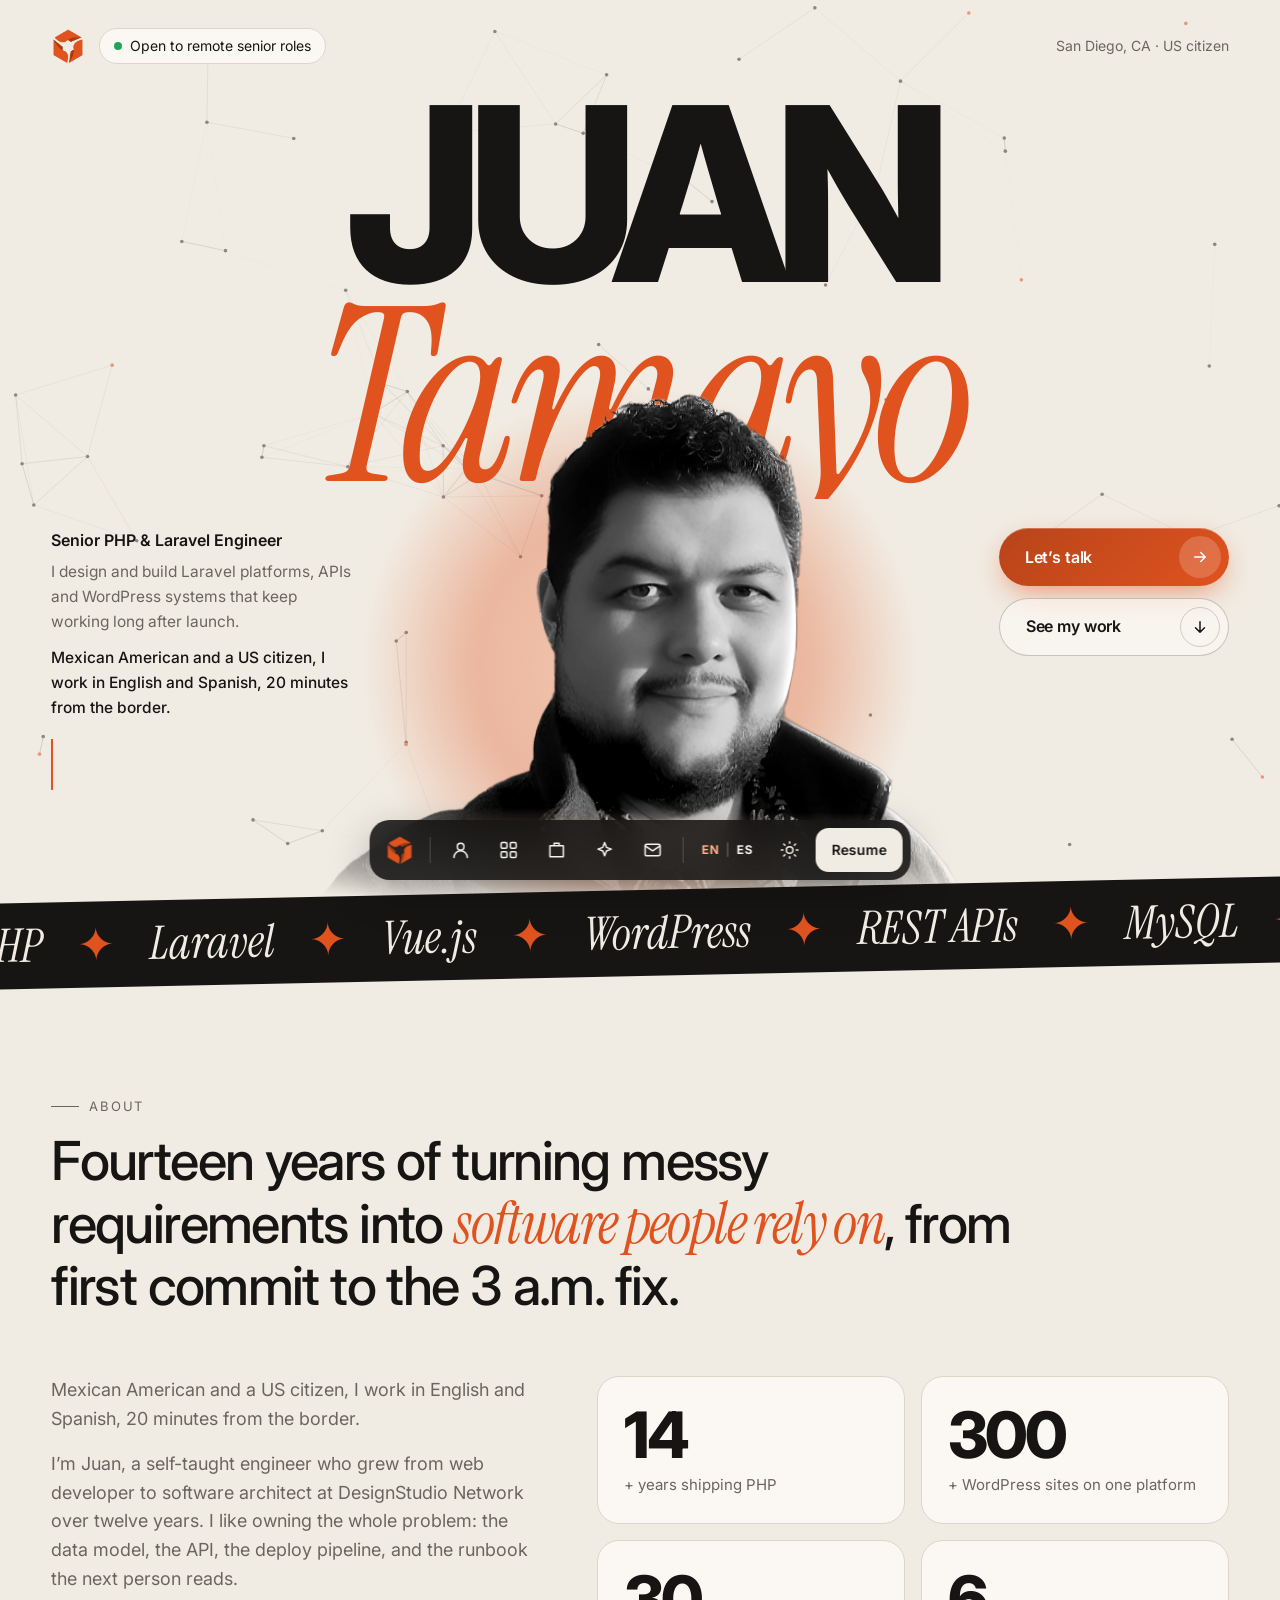
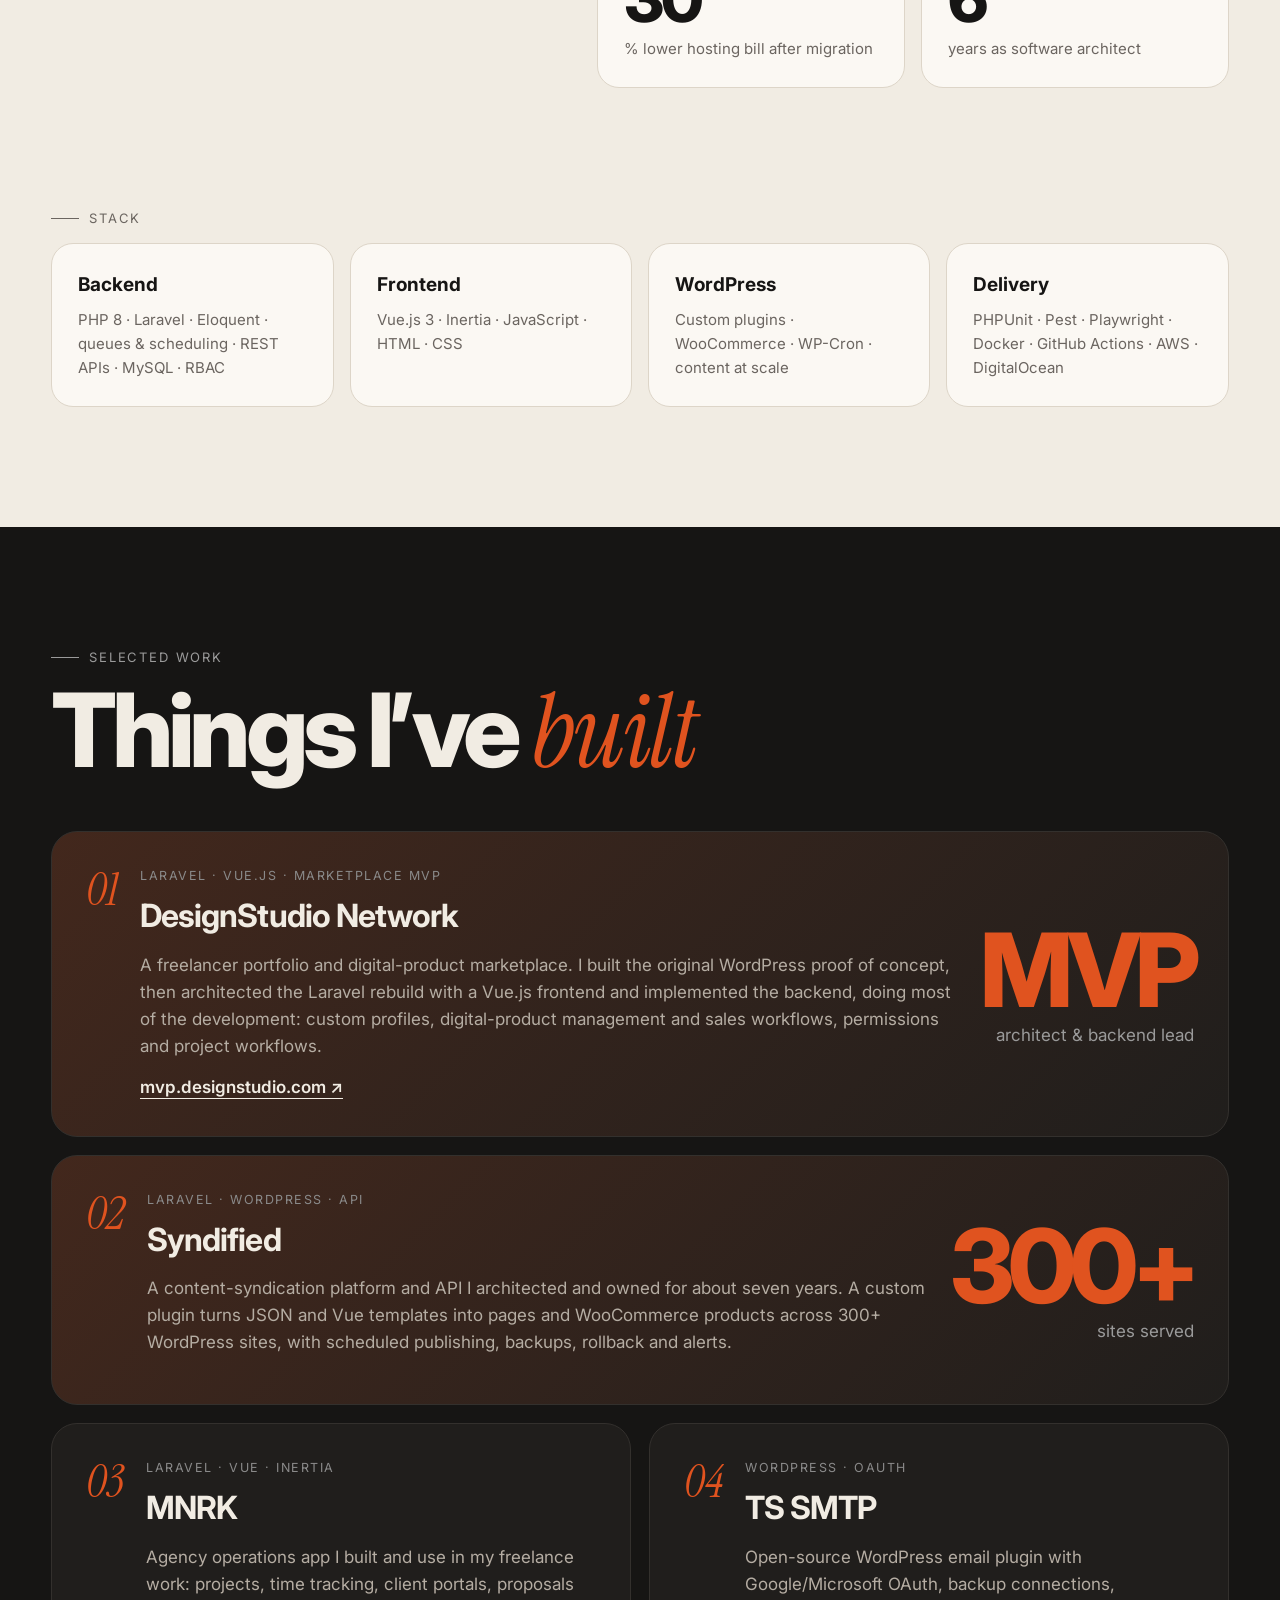
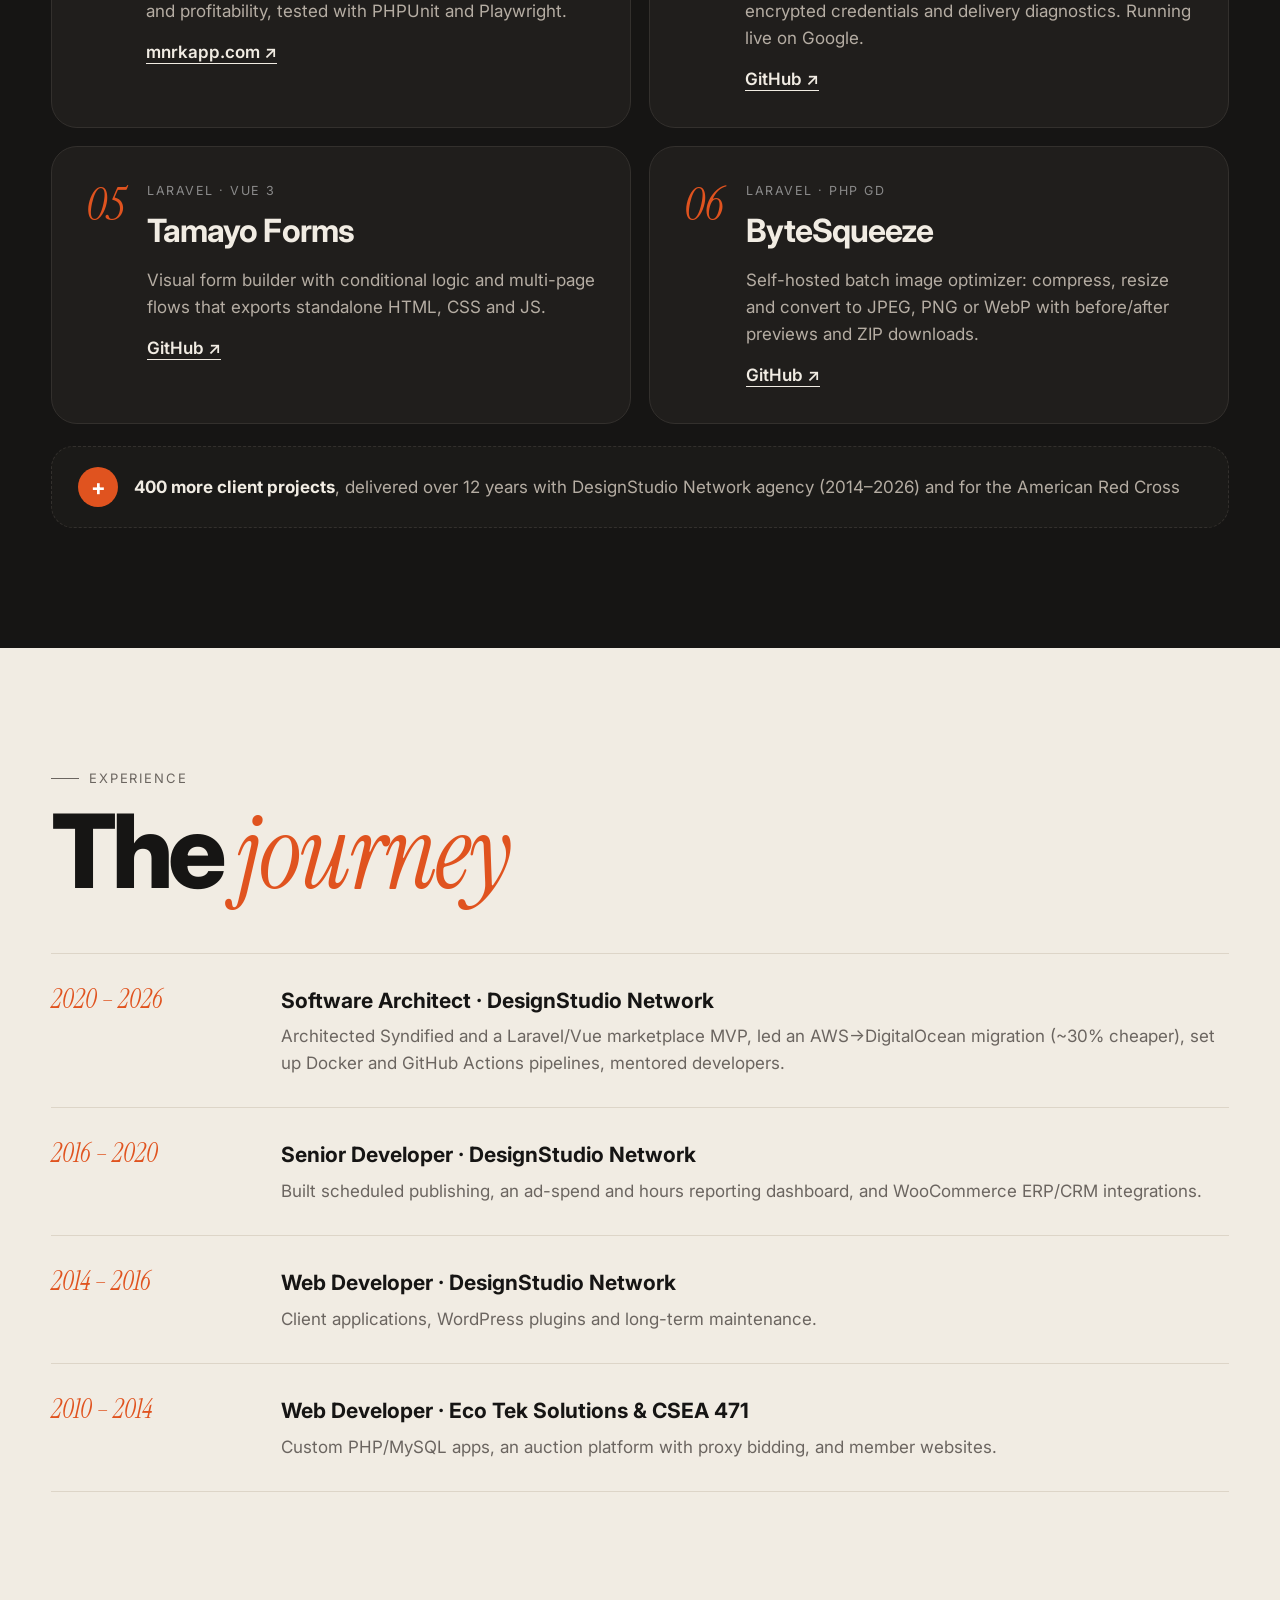
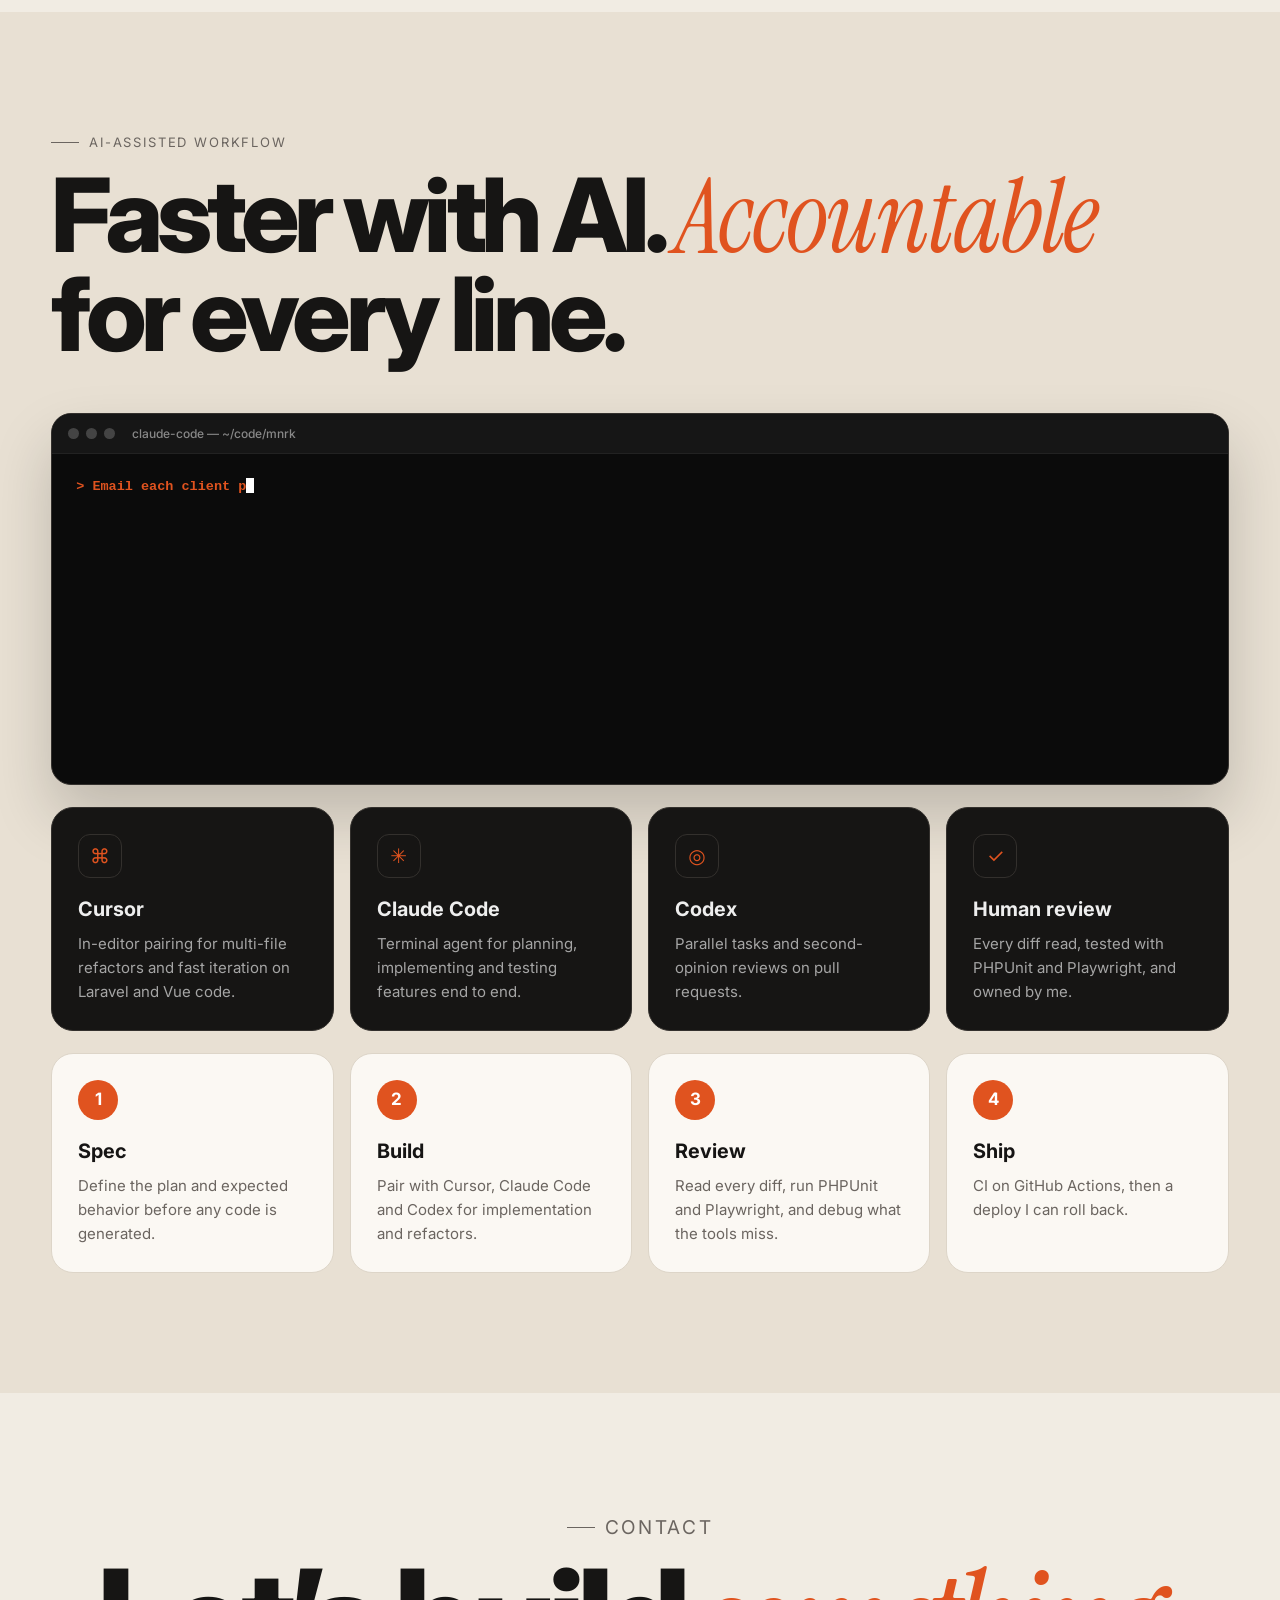
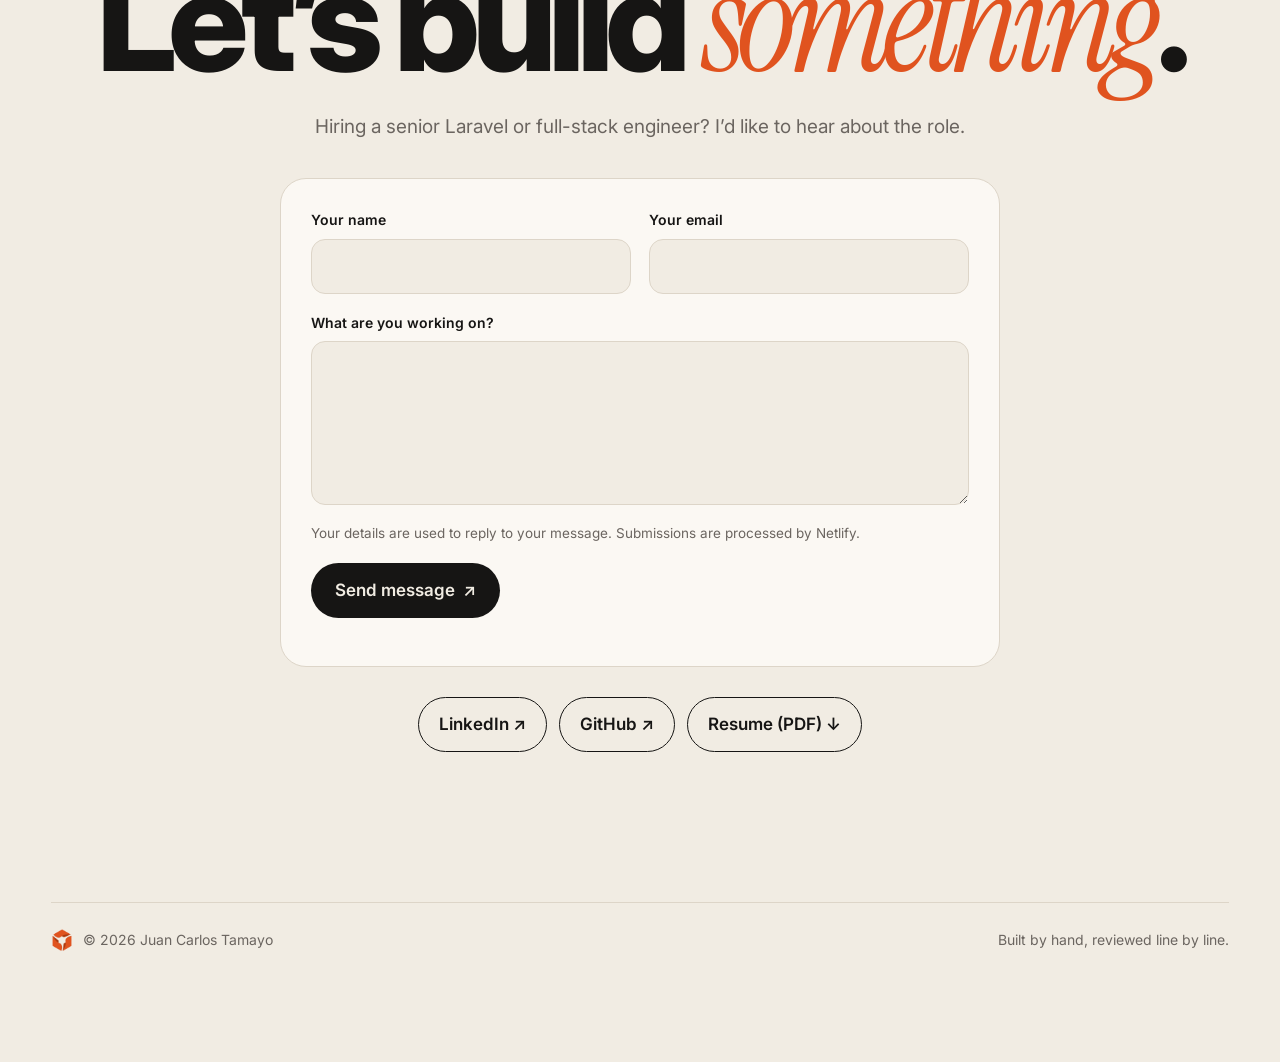
==== commit f7469782: "Rebuild Spanish pages on the live quote-banner design The current production site at tamayo.co is a " ====
--- a/index.html
+++ b/index.html
@@ -1,182 +1,241 @@
 <!doctype html>
 <html lang="en">
 <head>
-  <meta charset="utf-8">
-  <meta name="viewport" content="width=device-width, initial-scale=1">
-  <meta name="theme-color" content="#222424">
-  <script>
-    try {
-      var saved = localStorage.getItem('tamayo-lang');
-      var onEs = /^\/es(\/|$)/.test(location.pathname);
-      if (!saved && /^es\b/i.test(navigator.language || '')) {
-        saved = 'es';
-        localStorage.setItem('tamayo-lang', 'es');
-      }
-      if (location.protocol !== 'file:') {
-        if (saved === 'es' && !onEs) location.replace('/es/' + location.search + location.hash);
-        else if (saved === 'en' && onEs) location.replace('/' + location.search + location.hash);
-      }
-    } catch (e) {}
-  </script>
-  <title>Juan Tamayo | Senior PHP & Laravel Engineer, San Diego</title>
-  <meta name="description" content="Juan Tamayo is a senior PHP and Laravel engineer in San Diego with 14+ years building web applications, APIs, WordPress platforms, and cloud infrastructure.">
-  <meta name="robots" content="index, follow, max-image-preview:large">
-  <meta name="author" content="Juan Carlos Tamayo">
-  <meta property="og:title" content="Juan Tamayo | Senior PHP & Laravel Engineer">
-  <meta property="og:description" content="Creative development meets serious engineering. Explore selected work, platforms, and 14+ years of building for the web.">
-  <meta property="og:type" content="website">
-  <meta property="og:url" content="https://tamayo.co/">
-  <meta property="og:image" content="https://tamayo.co/assets/logo-transparent.png">
-  <meta property="og:image:width" content="576">
-  <meta property="og:image:height" content="576">
-  <meta property="og:image:alt" content="Juan Tamayo's cyan geometric logo">
-  <meta property="og:locale" content="en_US">
-  <meta property="og:locale:alternate" content="es_MX">
-  <meta property="og:site_name" content="Juan Tamayo">
-  <meta name="twitter:card" content="summary">
-  <meta name="twitter:title" content="Juan Tamayo | Senior PHP & Laravel Engineer">
-  <meta name="twitter:description" content="Software architecture, Laravel platforms, APIs, and 14+ years of hands-on engineering in San Diego.">
-  <meta name="twitter:image" content="https://tamayo.co/assets/logo-transparent.png">
-  <meta name="twitter:image:alt" content="Juan Tamayo's cyan geometric logo">
-  <link rel="canonical" href="https://tamayo.co/">
-  <link rel="alternate" hreflang="en" href="https://tamayo.co/">
-  <link rel="alternate" hreflang="es" href="https://tamayo.co/es/">
-  <link rel="alternate" hreflang="x-default" href="https://tamayo.co/">
-  <link rel="icon" href="assets/favicon.png" type="image/png" sizes="64x64">
-  <link rel="preload" href="assets/space-grotesk-bold.woff2" as="font" type="font/woff2" crossorigin>
-  <link rel="preload" href="assets/space-grotesk-regular.woff2" as="font" type="font/woff2" crossorigin>
-  <link rel="stylesheet" href="style.css">
-  <script src="script.js" defer></script>
-  <script type="application/ld+json">
-  {
-    "@context": "https://schema.org",
-    "@graph": [
-      {
-        "@type": "WebSite",
-        "@id": "https://tamayo.co/#website",
-        "url": "https://tamayo.co/",
-        "name": "Juan Tamayo",
-        "inLanguage": "en-US",
-        "publisher": { "@id": "https://tamayo.co/#juan" }
-      },
-      {
-        "@type": "ProfilePage",
-        "@id": "https://tamayo.co/#profile",
-        "url": "https://tamayo.co/",
-        "name": "Juan Tamayo | Senior PHP & Laravel Engineer, San Diego",
-        "description": "Professional portfolio of Juan Tamayo, senior PHP and Laravel engineer and software architect.",
-        "inLanguage": "en-US",
-        "isPartOf": { "@id": "https://tamayo.co/#website" },
-        "mainEntity": { "@id": "https://tamayo.co/#juan" }
-      },
-      {
-        "@type": "Person",
-        "@id": "https://tamayo.co/#juan",
-        "name": "Juan Carlos Tamayo",
-        "alternateName": "Juan Tamayo",
-        "url": "https://tamayo.co/",
-        "jobTitle": "Software Architect",
-        "description": "Senior PHP and Laravel engineer with 14+ years delivering production web applications, APIs, integrations, and multi-tenant platforms.",
-        "homeLocation": { "@type": "Place", "name": "San Diego, California" },
-        "worksFor": { "@type": "Organization", "name": "DesignStudio Network, Inc." },
-        "knowsAbout": ["PHP", "Laravel", "Software architecture", "WordPress", "Vue.js", "MySQL", "REST APIs", "Cloud infrastructure", "Automated testing", "Web accessibility"],
-        "sameAs": ["https://github.com/juan-tamayo", "https://www.linkedin.com/in/jctamayo"]
-      }
-    ]
-  }
-  </script>
+<meta charset="utf-8">
+<meta name="viewport" content="width=device-width, initial-scale=1">
+<script>
+  try {
+    var saved = localStorage.getItem('tamayo-lang');
+    var onEs = /^\/es(\/|$)/.test(location.pathname);
+    if (!saved && /^es\b/i.test(navigator.language || '')) {
+      saved = 'es';
+      localStorage.setItem('tamayo-lang', 'es');
+    }
+    if (location.protocol !== 'file:') {
+      if (saved === 'es' && !onEs) location.replace('/es/' + location.search + location.hash);
+      else if (saved === 'en' && onEs) location.replace('/' + location.search + location.hash);
+    }
+  } catch (e) {}
+</script>
+<title>Juan Tamayo | Senior PHP &amp; Laravel Engineer</title>
+<meta name="description" content="Juan Tamayo is a senior PHP and Laravel engineer and software architect with 14+ years of experience. Laravel platforms, APIs, WordPress at scale and AI-assisted development.">
+<meta name="theme-color" content="#f1ece3" media="(prefers-color-scheme: light)"><meta name="theme-color" content="#0e0e10" media="(prefers-color-scheme: dark)">
+<script>try{var t=localStorage.getItem("theme");if(t)document.documentElement.dataset.theme=t}catch(e){}</script>
+<link rel="canonical" href="https://tamayo.co/">
+<link rel="alternate" hreflang="en" href="https://tamayo.co/">
+<link rel="alternate" hreflang="es" href="https://tamayo.co/es/">
+<link rel="alternate" hreflang="x-default" href="https://tamayo.co/">
+<meta property="og:locale" content="en_US">
+<meta property="og:locale:alternate" content="es_MX">
+<meta property="og:type" content="website">
+<meta property="og:url" content="https://tamayo.co/">
+<meta property="og:site_name" content="Juan Tamayo">
+<meta property="og:title" content="Juan Tamayo | Senior PHP & Laravel Engineer">
+<meta property="og:description" content="Laravel platforms, APIs and WordPress at scale. 14+ years building software that keeps working.">
+<meta property="og:image" content="https://tamayo.co/assets/og.jpg">
+<meta property="og:image:width" content="1200"><meta property="og:image:height" content="630">
+<meta property="og:image:alt" content="Juan Tamayo, Senior PHP and Laravel Engineer">
+<meta name="twitter:card" content="summary_large_image">
+<meta name="twitter:image" content="https://tamayo.co/assets/og.jpg">
+<link rel="icon" href="assets/favicon.png" type="image/png"><link rel="apple-touch-icon" href="assets/apple-touch-icon.png">
+<link rel="preload" as="image" href="assets/juan.webp" imagesrcset="assets/juan-sm.webp 500w, assets/juan.webp 1000w" imagesizes="(max-width: 800px) 90vw, 40vw" fetchpriority="high">
+<link rel="preconnect" href="https://fonts.googleapis.com"><link rel="preconnect" href="https://fonts.gstatic.com" crossorigin>
+<link href="https://fonts.googleapis.com/css2?family=Instrument+Serif:ital@0;1&family=Inter:wght@400;500;600;800&display=swap" rel="stylesheet">
+<link rel="stylesheet" href="assets/style.css">
+<script src="assets/main.js" defer></script>
+<script type="application/ld+json">{"@context":"https://schema.org","@type":"Person","name":"Juan Carlos Tamayo","url":"https://tamayo.co/","image":"https://tamayo.co/assets/og.jpg","jobTitle":"Senior PHP and Laravel Engineer","homeLocation":{"@type":"Place","name":"San Diego, California"},"knowsAbout":["PHP","Laravel","Vue.js","WordPress","WooCommerce","REST APIs","MySQL","Docker","GitHub Actions","AI-assisted development"],"sameAs":["https://github.com/juan-tamayo","https://www.linkedin.com/in/jctamayo"]}</script>
 </head>
 <body>
-  <a class="skip" href="#main">Skip to content</a>
-  <header class="brand-header" id="top">
-  </header>
-  <nav class="floating-dock" aria-label="Main navigation">
-    <a class="dock-home" href="#top" aria-label="Back to top" title="Back to top"><img src="assets/logo-transparent-small.webp" width="32" height="32" alt=""></a>
-    <span class="dock-divider" aria-hidden="true"></span>
-    <a class="dock-link" href="#work"><svg viewBox="0 0 24 24" aria-hidden="true"><rect x="3" y="3" width="7" height="7" rx="1"/><rect x="14" y="3" width="7" height="7" rx="1"/><rect x="3" y="14" width="7" height="7" rx="1"/><rect x="14" y="14" width="7" height="7" rx="1"/></svg><span>Work</span></a>
-    <a class="dock-link" href="#about"><svg viewBox="0 0 24 24" aria-hidden="true"><circle cx="12" cy="7" r="4"/><path d="M4 21v-3a8 8 0 0 1 16 0v3"/></svg><span>About</span></a>
-    <a class="dock-link" href="#contact"><svg viewBox="0 0 24 24" aria-hidden="true"><rect x="3" y="5" width="18" height="14" rx="2"/><path d="m3 6 9 7 9-7"/></svg><span>Contact</span></a>
-    <span class="dock-divider" aria-hidden="true"></span>
-    <span class="dock-lang" role="group" aria-label="Language">
-      <span aria-current="true" lang="en">EN</span>
-      <span class="dock-lang-sep" aria-hidden="true">|</span>
-      <a href="/es/" hreflang="es" lang="es" data-lang="es" title="Español">ES</a>
-    </span>
-    <button class="dock-tool" id="theme-toggle" aria-label="Switch color theme" title="Switch color theme">◐</button>
-    <button class="dock-tool" id="motion-toggle" aria-pressed="false" aria-label="Pause animations" title="Pause animations"><svg viewBox="0 0 24 24" aria-hidden="true"><path d="M8 5v14M16 5v14"/></svg><span class="sr-only">Pause motion</span></button>
-  </nav>
-  <main id="main">
-    <section class="hero wrap" aria-labelledby="hero-title">
-      <div class="hero-copy">
-        <p class="eyebrow enter">JUAN TAMAYO / SENIOR PHP & LARAVEL ENGINEER</p>
-        <h1 id="hero-title"><span class="headline-line"><span>Good ideas.</span></span><span class="headline-line"><span>Built <em>right.</em></span></span></h1>
-        <p class="hero-description enter">I bring creative thinking and serious engineering together. From a first impression to the systems behind it.</p>
-        <p class="hero-identity enter">Mexican American and a US citizen, I work in English and Spanish, 20 minutes from the border.</p>
-        <div class="hero-actions enter"><a class="button primary" href="#work">Explore my work <span aria-hidden="true">↘</span></a><a class="text-link" href="assets/Juan-Tamayo-Resume.pdf" download>Get my resume <span aria-hidden="true">↓</span></a></div>
-      </div>
-      <div class="hero-art enter" aria-hidden="true">
-        <span class="art-label label-top"><span>CREATIVE MIND</span></span>
-        <div class="orbit-stage">
-          <div class="orbit orbit-one"></div><div class="orbit orbit-two"></div><div class="orbit orbit-three"></div>
-          <div class="logo-float"><img src="assets/logo-transparent.webp" alt="" width="576" height="576" fetchpriority="high" decoding="async"></div>
-          <span class="orbital-point"></span>
-        </div>
-        <span class="art-label label-bottom"><span>ENGINEER AT HEART</span></span>
-      </div>
-      <div class="hero-foot"><p>Thoughtful on the surface.<br>Powerful under the hood.</p><p>PHP / Laravel / Vue / WordPress<br><span class="muted">Building for the web since 2010</span></p></div>
-    </section>
-    <section class="impact" aria-label="Selected career impact"><div class="wrap impact-grid">
-      <div class="reveal"><strong>14<span>+</span></strong><p>years turning ideas into products</p></div>
-      <div class="reveal"><strong>300<span>+</span></strong><p>sites powered by one platform</p></div>
-      <div class="reveal"><strong>30<span>%</span></strong><p>lower infrastructure costs</p></div>
-      <div class="reveal"><strong>99.9<span>%</span></strong><p>uptime through a cloud migration</p></div>
-    </div></section>
-    <section id="work" class="work section-pad">
-      <div class="wrap">
-        <div class="section-heading reveal"><p class="eyebrow">SELECTED IMPACT</p><h2>Built to solve.<br>Designed to last.</h2><p>Real systems, real responsibility. A few highlights from 14+ years of hands-on engineering.</p></div>
-        <div class="resume-work">
-          <article class="work-story reveal"><div class="story-result"><strong>300<span>+</span></strong><p>WordPress sites. One source of truth.</p></div><div class="story-copy"><p class="eyebrow">LARAVEL / CONTENT SYNDICATION</p><h3>Publish once.<br>Reach every site.</h3><p>I built a Laravel platform that distributes real-time content updates to 300+ WordPress sites, eliminating manual site-by-site deployments. A reusable custom theme, content blocks, and plugins helped a small team deliver and maintain the network consistently.</p><ul class="story-tags"><li>Multi-site architecture</li><li>Workflow automation</li></ul></div></article>
-          <article class="work-story reveal"><div class="story-result"><strong>30<span>%</span></strong><p>Lower infrastructure costs.</p><span class="supporting-result">99.9% uptime maintained</span></div><div class="story-copy"><p class="eyebrow">CLOUD / DELIVERY / OPERATIONS</p><h3>Move the infrastructure.<br>Keep the momentum.</h3><p>I led the migration of 300+ sites to DigitalOcean and improved Docker and GitHub Actions delivery workflows, reducing infrastructure costs by 30% while maintaining 99.9% uptime.</p><ul class="story-tags"><li>DigitalOcean</li><li>Docker</li><li>GitHub Actions</li></ul></div></article>
-          <article class="work-story reveal"><div class="story-result word-result"><strong>Access<br>for all.</strong><p>Public-facing nonprofit experiences.</p></div><div class="story-copy"><p class="eyebrow">AMERICAN RED CROSS / PHP & LARAVEL</p><h3>Important work.<br>Accessible experiences.</h3><p>I developed and maintained several Laravel and PHP websites for the American Red Cross, delivering accessible public-facing experiences within enterprise brand and governance requirements.</p><ul class="story-tags"><li>Accessibility</li><li>Enterprise governance</li><li>Production support</li></ul></div></article>
-          <article class="work-story reveal"><div class="story-result word-result"><strong>All<br>connected.</strong><p>Commerce that stays in sync.</p></div><div class="story-copy"><p class="eyebrow">WOOCOMMERCE / ERP / CRM</p><h3>Less reconciliation.<br>More reliable data.</h3><p>I created WooCommerce integration layers that synchronize ERP and CRM data and live inventory for global brands, eliminating manual catalog reconciliation.</p><ul class="story-tags"><li>API integrations</li><li>Live inventory</li><li>Data synchronization</li></ul></div></article>
-        </div>
-        <div class="work-more reveal"><p>Experience drawn from my professional resume.<br>The details behind the work, all in one place.</p><a class="button outline" href="assets/Juan-Tamayo-Resume.pdf" download>Get the full resume <span aria-hidden="true">↓</span></a></div>
-      </div>
-    </section>
-    <section class="engineering section-pad wrap" aria-labelledby="engineering-title">
-      <div class="section-heading reveal"><p class="eyebrow">BEYOND THE BROWSER</p><h2 id="engineering-title">The part you don’t see.<br>The difference you feel.</h2><p>I build the architecture that keeps a great experience working long after launch.</p></div>
-      <div class="engineering-grid">
-        <article class="feature feature-platform reveal"><p class="eyebrow">MARKETPLACES & PRODUCTS</p><h3>From architecture<br>to the last detail.</h3><p>I architected and built MVP.DesignStudio.com, a Laravel marketplace and portfolio platform for freelancers, with professional profiles, digital products, role-based access, and project workflows.</p><div class="product-words" aria-label="Platform capabilities"><span>Profiles.</span><span>Products.</span><span>Permissions.</span><span>Workflows.</span></div></article>
-        <div class="engineering-side">
-          <article class="feature reveal"><p class="eyebrow">QUALITY & TECHNICAL LEADERSHIP</p><h3>Build confidence into the process.</h3><p>PHPUnit and Pest testing, code reviews, CI/CD, production monitoring, and mentoring junior and mid-level developers. AI-assisted development with human review, testing, and validation.</p></article>
-          <article class="feature reveal"><p class="eyebrow">EARLY FOUNDATIONS</p><h3>Always a builder.</h3><p>Custom PHP and MySQL applications, WordPress themes and plugins, an auction platform with proxy bidding, and community and member websites for Eco Tek Solutions and CSEA 471.</p></article>
-        </div>
-      </div>
-      <div class="capabilities reveal"><p class="eyebrow">MY TOOLKIT</p><ul aria-label="Technical skills"><li>PHP & Laravel</li><li>Vue.js</li><li>WordPress</li><li>MySQL</li><li>REST APIs</li><li>AWS & DigitalOcean</li><li>Docker</li><li>CI/CD</li><li>PHPUnit & Pest</li><li>AI-assisted workflows</li></ul></div>
-    </section>
-    <section id="about" class="about section-pad"><div class="wrap about-grid">
-      <div class="career-path reveal"><p class="eyebrow">THE JOURNEY</p><div class="career-step"><span>WHERE IT STARTED</span><strong>Web<br>Developer.</strong></div><div class="career-step"><span>GROWING THE CRAFT</span><strong>Senior<br>Developer.</strong></div><div class="career-step"><span>OWNING THE BIG PICTURE</span><strong>Software<br>Architect.</strong></div><p>Successive promotions at DesignStudio Network.<br>Still hands-on. Still building.</p></div>
-      <div class="about-copy reveal"><p class="eyebrow">A LITTLE ABOUT ME</p><h2>Curiosity built in.<br>Ownership, too.</h2><p>Mexican American and a US citizen, I work in English and Spanish, 20 minutes from the border.</p><p>I’m Juan, a software architect and hands-on developer with 14+ years of experience bringing web applications, APIs, and multi-tenant platforms to life.</p><p>At DesignStudio Network, I grew from web developer to software architect. Today I connect the dots between discovery, design, code, infrastructure, and production support.</p><p>My work spans national nonprofits, including the American Red Cross, and enterprise brands. I care about the details: accessibility, performance, reliable tests, and helping the people around me build better.</p><div class="career"><span>2014 - Present</span><strong>Software Architect</strong><span>DesignStudio Network</span></div><div class="career"><span>2010 - 2015</span><strong>PHP / WordPress Developer</strong><span>Eco Tek Solutions & CSEA 471</span></div><a class="text-link" href="assets/Juan-Tamayo-Resume.pdf" download>Download my full resume <span aria-hidden="true">↓</span></a></div>
-    </div></section>
-    <section id="contact" class="contact section-pad wrap">
-      <p class="eyebrow reveal">HAVE SOMETHING IN MIND?</p><h2 class="reveal">Let’s make<br>something <em>work.</em></h2>
-      <div class="contact-layout">
-        <div class="contact-intro"><p>A new product, a better platform,<br>or a challenge worth solving.</p><p>Tell me a little about what you have in mind.</p></div>
-        <form class="contact-form" name="contact" method="POST" action="/thanks.html" data-netlify="true" netlify-honeypot="bot-field">
-          <input type="hidden" name="form-name" value="contact">
-          <p class="form-trap" hidden><label>Leave this field empty <input name="bot-field" autocomplete="off" tabindex="-1"></label></p>
-          <div class="form-row">
-            <div class="form-field"><label for="contact-name">Your name</label><input id="contact-name" name="name" autocomplete="name" required maxlength="120"></div>
-            <div class="form-field"><label for="contact-email">Your email</label><input id="contact-email" name="email" type="email" autocomplete="email" required maxlength="254"></div>
-          </div>
-          <div class="form-field"><label for="contact-message">What are you working on?</label><textarea id="contact-message" name="message" rows="5" required minlength="10" maxlength="5000" aria-describedby="contact-privacy"></textarea></div>
-          <p class="form-note" id="contact-privacy">Your details are used to reply to your message. Submissions are processed by Netlify.</p>
-          <button class="button primary" type="submit">Send message <span aria-hidden="true">↗</span></button>
-          <p id="contact-status" class="form-note" role="status"></p>
-        </form>
-      </div>
-    </section>
-  </main>
-  <footer class="wrap"><a class="identity" href="#top" aria-label="Juan Tamayo, back to top"><img src="assets/logo-transparent-small.webp" width="40" height="40" alt="" loading="lazy" decoding="async"><span>tamayo<span class="accent">.</span></span></a><p>© <span id="year">2026</span> Juan Tamayo</p><div><a href="https://github.com/juan-tamayo" target="_blank" rel="noopener noreferrer">GitHub ↗</a><a href="https://linkedin.com/in/jctamayo" target="_blank" rel="noopener noreferrer">LinkedIn ↗</a><a href="assets/Juan-Tamayo-Resume.pdf" download>Resume ↓</a></div></footer>
+<a class="skip" href="#main">Skip to content</a>
+
+<nav class="dock" aria-label="Main">
+  <a href="#top" class="dock-logo" aria-label="Back to top"><img src="assets/logo-128.png" width="28" height="28" alt=""><span>Home</span></a>
+  <span class="sep" aria-hidden="true"></span>
+  <a href="#about"><svg viewBox="0 0 24 24" aria-hidden="true"><circle cx="12" cy="8" r="4"/><path d="M4 21a8 8 0 0 1 16 0"/></svg><span>About</span></a>
+  <a href="#work"><svg viewBox="0 0 24 24" aria-hidden="true"><rect x="3" y="3" width="7" height="7" rx="1.5"/><rect x="14" y="3" width="7" height="7" rx="1.5"/><rect x="3" y="14" width="7" height="7" rx="1.5"/><rect x="14" y="14" width="7" height="7" rx="1.5"/></svg><span>Work</span></a>
+  <a href="#experience"><svg viewBox="0 0 24 24" aria-hidden="true"><path d="M4 7h16v13H4zM9 7V4h6v3"/></svg><span>Experience</span></a>
+  <a href="#ai"><svg viewBox="0 0 24 24" aria-hidden="true"><path d="M12 3l2.2 5.8L20 11l-5.8 2.2L12 19l-2.2-5.8L4 11l5.8-2.2z"/></svg><span>AI workflow</span></a>
+  <a href="#contact"><svg viewBox="0 0 24 24" aria-hidden="true"><rect x="3" y="5" width="18" height="14" rx="2"/><path d="m3 7 9 6 9-6"/></svg><span>Contact</span></a>
+  <span class="sep" aria-hidden="true"></span>
+  <span class="dock-lang" role="group" aria-label="Language">
+    <span aria-current="true" lang="en">EN</span>
+    <span class="dock-lang-sep" aria-hidden="true">|</span>
+    <a href="/es/" hreflang="es" lang="es" data-lang="es" title="Español">ES</a>
+  </span>
+  <button id="theme" type="button" aria-label="Switch to dark mode"><svg class="sun" viewBox="0 0 24 24" aria-hidden="true"><circle cx="12" cy="12" r="4"/><path d="M12 2v2M12 20v2M4.9 4.9l1.4 1.4M17.7 17.7l1.4 1.4M2 12h2M20 12h2M4.9 19.1l1.4-1.4M17.7 6.3l1.4-1.4"/></svg><svg class="moon" viewBox="0 0 24 24" aria-hidden="true"><path d="M21 12.8A9 9 0 1 1 11.2 3a7 7 0 0 0 9.8 9.8z"/></svg><span class="tip" aria-hidden="true">Theme</span></button>
+  <a href="assets/Juan-Tamayo-Resume.pdf" class="dock-cta" download>Resume<span class="tip" aria-hidden="true">Download PDF</span></a>
+</nav>
+
+<main id="main">
+<header class="hero" id="top">
+  <canvas id="net" aria-hidden="true"></canvas>
+  <div class="hero-top">
+    <a href="#top" class="brand in" aria-label="Juan Tamayo home"><img src="assets/logo-128.png" width="34" height="34" alt=""></a>
+    <p class="badge in"><span class="dot"></span> Open to remote senior roles</p>
+    <p class="loc in">San Diego, CA · US citizen</p>
+  </div>
+  <h1 class="hero-title" aria-label="Juan Tamayo">
+    <span class="line"><span>Juan</span></span>
+    <span class="line"><span>Tamayo</span></span>
+  </h1>
+  <figure class="hero-photo">
+    <span class="sweep" aria-hidden="true"></span><img id="portrait-img" src="assets/juan.webp" srcset="assets/juan-sm.webp 500w, assets/juan.webp 1000w" sizes="(max-width: 800px) 90vw, 45vw" width="1100" height="875" alt="Black and white portrait of Juan Tamayo smiling, in a fleece jacket">
+  </figure>
+  <div class="hero-side left in">
+    <p class="kicker">Senior PHP &amp; Laravel Engineer</p>
+    <p>I design and build Laravel platforms, APIs and WordPress systems that keep working long after launch.</p>
+    <p class="identity-line">Mexican American and a US citizen, I work in English and Spanish, 20 minutes from the border.</p>
+    <blockquote class="hero-quote"><p>“I was burning while you came blaming me for the smell of ashes.”</p></blockquote>
+  </div>
+  <div class="hero-side right in">
+    <div class="cta-group">
+      <a class="cta cta-primary magnetic" href="#contact"><span class="cta-label">Let’s talk</span><span class="cta-icon" aria-hidden="true"><svg viewBox="0 0 24 24"><path d="M5 12h14M13 6l6 6-6 6"/></svg></span></a>
+      <a class="cta cta-ghost magnetic" href="#work"><span class="cta-label">See my work</span><span class="cta-icon" aria-hidden="true"><svg viewBox="0 0 24 24"><path d="M12 5v14M6 13l6 6 6-6"/></svg></span></a>
+    </div>
+  </div>
+</header>
+
+<div class="marquee" aria-hidden="true">
+  <div class="track">
+    <span>PHP</span><i>✦</i><span>Laravel</span><i>✦</i><span>Vue.js</span><i>✦</i><span>WordPress</span><i>✦</i><span>REST APIs</span><i>✦</i><span>MySQL</span><i>✦</i><span>Docker</span><i>✦</i><span>AI-assisted</span><i>✦</i><span>Cursor</span><i>✦</i><span>Claude Code</span><i>✦</i><span>Codex</span><i>✦</i>
+    <span>PHP</span><i>✦</i><span>Laravel</span><i>✦</i><span>Vue.js</span><i>✦</i><span>WordPress</span><i>✦</i><span>REST APIs</span><i>✦</i><span>MySQL</span><i>✦</i><span>Docker</span><i>✦</i><span>AI-assisted</span><i>✦</i><span>Cursor</span><i>✦</i><span>Claude Code</span><i>✦</i><span>Codex</span><i>✦</i>
+  </div>
+</div>
+
+<section class="about wrap" id="about">
+  <p class="eyebrow reveal">About</p>
+  <h2 class="statement reveal">Fourteen years of turning messy requirements into <em>software people rely on</em>, from first commit to the 3 a.m. fix.</h2>
+  <div class="about-grid">
+    <div>
+      <p class="reveal">Mexican American and a US citizen, I work in English and Spanish, 20 minutes from the border.</p>
+      <p class="reveal">I’m Juan, a self-taught engineer who grew from web developer to software architect at DesignStudio Network over twelve years. I like owning the whole problem: the data model, the API, the deploy pipeline, and the runbook the next person reads.</p>
+    </div>
+    <ul class="stats">
+      <li class="reveal"><strong data-count="14">14</strong><span>+ years shipping PHP</span></li>
+      <li class="reveal"><strong data-count="300">300</strong><span>+ WordPress sites on one platform</span></li>
+      <li class="reveal"><strong data-count="30">30</strong><span>% lower hosting bill after migration</span></li>
+      <li class="reveal"><strong data-count="6">6</strong><span>years as software architect</span></li>
+    </ul>
+  </div>
+</section>
+
+<section class="skills wrap" aria-labelledby="skills-h">
+  <p class="eyebrow reveal" id="skills-h">Stack</p>
+  <div class="skill-grid">
+    <div class="card reveal"><h3>Backend</h3><p>PHP 8 · Laravel · Eloquent · queues &amp; scheduling · REST APIs · MySQL · RBAC</p></div>
+    <div class="card reveal"><h3>Frontend</h3><p>Vue.js 3 · Inertia · JavaScript · HTML · CSS</p></div>
+    <div class="card reveal"><h3>WordPress</h3><p>Custom plugins · WooCommerce · WP-Cron · content at scale</p></div>
+    <div class="card reveal"><h3>Delivery</h3><p>PHPUnit · Pest · Playwright · Docker · GitHub Actions · AWS · DigitalOcean</p></div>
+  </div>
+</section>
+
+<section class="work" id="work" aria-labelledby="work-h">
+  <div class="wrap">
+    <p class="eyebrow reveal">Selected work</p>
+    <h2 class="big reveal scramble" id="work-h">Things I’ve <em>built</em></h2>
+  </div>
+  <div class="projects wrap">
+    <article class="project feature reveal">
+      <div class="p-num">01</div>
+      <div><p class="tag">Laravel · Vue.js · Marketplace MVP</p><h3>DesignStudio Network</h3>
+      <p>A freelancer portfolio and digital-product marketplace. I built the original WordPress proof of concept, then architected the Laravel rebuild with a Vue.js frontend and implemented the backend, doing most of the development: custom profiles, digital-product management and sales workflows, permissions and project workflows.</p>
+      <a class="link" href="https://mvp.designstudio.com" rel="noopener">mvp.designstudio.com ↗</a></div>
+      <div class="p-metric"><strong>MVP</strong><span>architect &amp; backend lead</span></div>
+    </article>
+    <article class="project feature reveal">
+      <div class="p-num">02</div>
+      <div><p class="tag">Laravel · WordPress · API</p><h3>Syndified</h3>
+      <p>A content-syndication platform and API I architected and owned for about seven years. A custom plugin turns JSON and Vue templates into pages and WooCommerce products across 300+ WordPress sites, with scheduled publishing, backups, rollback and alerts.</p></div>
+      <div class="p-metric"><strong>300+</strong><span>sites served</span></div>
+    </article>
+    <article class="project reveal">
+      <div class="p-num">03</div>
+      <div><p class="tag">Laravel · Vue · Inertia</p><h3>MNRK</h3>
+      <p>Agency operations app I built and use in my freelance work: projects, time tracking, client portals, proposals and profitability, tested with PHPUnit and Playwright.</p>
+      <a class="link" href="https://mnrkapp.com" rel="noopener">mnrkapp.com ↗</a></div>
+    </article>
+    <article class="project reveal">
+      <div class="p-num">04</div>
+      <div><p class="tag">WordPress · OAuth</p><h3>TS SMTP</h3>
+      <p>Open-source WordPress email plugin with Google/Microsoft OAuth, backup connections, encrypted credentials and delivery diagnostics. Running live on Google.</p>
+      <a class="link" href="https://github.com/juan-tamayo/ts-smtp" rel="noopener">GitHub ↗</a></div>
+    </article>
+    <article class="project reveal">
+      <div class="p-num">05</div>
+      <div><p class="tag">Laravel · Vue 3</p><h3>Tamayo Forms</h3>
+      <p>Visual form builder with conditional logic and multi-page flows that exports standalone HTML, CSS and JS.</p>
+      <a class="link" href="https://github.com/juan-tamayo/tamayo-forms" rel="noopener">GitHub ↗</a></div>
+    </article>
+    <article class="project reveal">
+      <div class="p-num">06</div>
+      <div><p class="tag">Laravel · PHP GD</p><h3>ByteSqueeze</h3>
+      <p>Self-hosted batch image optimizer: compress, resize and convert to JPEG, PNG or WebP with before/after previews and ZIP downloads.</p>
+      <a class="link" href="https://github.com/juan-tamayo/bytesqueeze" rel="noopener">GitHub ↗</a></div>
+    </article>
+  </div>
+  <div class="wrap">
+    <p class="more-work reveal"><span class="more-plus" aria-hidden="true">+</span><span><strong>400 more client projects</strong>, delivered over 12 years with DesignStudio Network agency (2014–2026) and for the American Red Cross</span></p>
+  </div>
+</section>
+
+<section class="experience wrap" id="experience" aria-labelledby="exp-h">
+  <p class="eyebrow reveal">Experience</p>
+  <h2 class="big reveal scramble" id="exp-h">The <em>journey</em></h2>
+  <ol class="timeline">
+    <li class="reveal"><time>2020 – 2026</time><div><h3>Software Architect · DesignStudio Network</h3><p>Architected Syndified and a Laravel/Vue marketplace MVP, led an AWS→DigitalOcean migration (~30% cheaper), set up Docker and GitHub Actions pipelines, mentored developers.</p></div></li>
+    <li class="reveal"><time>2016 – 2020</time><div><h3>Senior Developer · DesignStudio Network</h3><p>Built scheduled publishing, an ad-spend and hours reporting dashboard, and WooCommerce ERP/CRM integrations.</p></div></li>
+    <li class="reveal"><time>2014 – 2016</time><div><h3>Web Developer · DesignStudio Network</h3><p>Client applications, WordPress plugins and long-term maintenance.</p></div></li>
+    <li class="reveal"><time>2010 – 2014</time><div><h3>Web Developer · Eco Tek Solutions &amp; CSEA 471</h3><p>Custom PHP/MySQL apps, an auction platform with proxy bidding, and member websites.</p></div></li>
+  </ol>
+</section>
+
+<section class="ai" id="ai" aria-labelledby="ai-h">
+  <div class="wrap">
+    <p class="eyebrow reveal">AI-assisted workflow</p>
+    <h2 class="big reveal scramble" id="ai-h">Faster with AI. <em>Accountable</em> for every line.</h2>
+
+    <div class="term reveal" role="img" aria-label="Example AI pair-programming session in MNRK: a prompt asks for a queued job that emails clients their weekly time report, the AI proposes a diff, and tests pass after review.">
+      <div class="term-bar"><span></span><span></span><span></span><b>claude-code — ~/code/mnrk</b></div>
+      <pre id="term-out" aria-hidden="true"></pre>
+    </div>
+    <div class="toolkit">
+      <article class="tool reveal"><div class="tool-ic" aria-hidden="true">⌘</div><h3>Cursor</h3><p>In-editor pairing for multi-file refactors and fast iteration on Laravel and Vue code.</p></article>
+      <article class="tool reveal"><div class="tool-ic" aria-hidden="true">✳</div><h3>Claude Code</h3><p>Terminal agent for planning, implementing and testing features end to end.</p></article>
+      <article class="tool reveal"><div class="tool-ic" aria-hidden="true">◎</div><h3>Codex</h3><p>Parallel tasks and second-opinion reviews on pull requests.</p></article>
+      <article class="tool reveal"><div class="tool-ic" aria-hidden="true">✓</div><h3>Human review</h3><p>Every diff read, tested with PHPUnit and Playwright, and owned by me.</p></article>
+    </div>
+    <div class="steps">
+      <div class="step reveal"><span>1</span><h3>Spec</h3><p>Define the plan and expected behavior before any code is generated.</p></div>
+      <div class="step reveal"><span>2</span><h3>Build</h3><p>Pair with Cursor, Claude Code and Codex for implementation and refactors.</p></div>
+      <div class="step reveal"><span>3</span><h3>Review</h3><p>Read every diff, run PHPUnit and Playwright, and debug what the tools miss.</p></div>
+      <div class="step reveal"><span>4</span><h3>Ship</h3><p>CI on GitHub Actions, then a deploy I can roll back.</p></div>
+    </div>
+  </div>
+</section>
+
+<section class="contact wrap" id="contact" aria-labelledby="contact-h">
+  <p class="eyebrow reveal">Contact</p>
+  <h2 class="huge reveal" id="contact-h">Let’s build <em>something</em>.</h2>
+  <p class="reveal">Hiring a senior Laravel or full-stack engineer? I’d like to hear about the role.</p>
+  <form action="/thanks" class="contact-form reveal" method="POST" name="contact" data-netlify="true" netlify-honeypot="bot-field">
+    <input type="hidden" name="form-name" value="contact">
+    <p class="form-trap" hidden><label>Leave this field empty <input name="bot-field" autocomplete="off" tabindex="-1"></label></p>
+    <div class="form-row">
+      <div class="form-field"><label for="contact-name">Your name</label><input id="contact-name" name="name" autocomplete="name" required maxlength="120"></div>
+      <div class="form-field"><label for="contact-email">Your email</label><input id="contact-email" name="email" type="email" autocomplete="email" required maxlength="254"></div>
+    </div>
+    <div class="form-field"><label for="contact-message">What are you working on?</label><textarea id="contact-message" name="message" rows="5" required minlength="10" maxlength="5000" aria-describedby="contact-privacy"></textarea></div>
+    <p class="form-note" id="contact-privacy">Your details are used to reply to your message. Submissions are processed by Netlify.</p>
+    <button class="btn" type="submit">Send message <span aria-hidden="true">↗</span></button>
+    <p id="contact-status" class="form-note" role="status"></p>
+  </form>
+  <div class="contact-links reveal">
+    <a class="pill" href="https://www.linkedin.com/in/jctamayo" rel="noopener">LinkedIn ↗</a>
+    <a class="pill" href="https://github.com/juan-tamayo" rel="noopener">GitHub ↗</a>
+    <a class="pill" href="assets/Juan-Tamayo-Resume.pdf" download>Resume (PDF) ↓</a>
+  </div>
+</section>
+</main>
+<footer class="wrap foot"><span class="foot-brand"><img src="assets/logo-128.png" width="22" height="22" alt="">© 2026 Juan Carlos Tamayo</span><span>Built by hand, reviewed line by line.</span></footer>
 </body>
 </html>
--- a/assets/style.css
+++ b/assets/style.css
@@ -0,0 +1,259 @@
+:root{--bg:#f1ece3;--ink:#161514;--mute:#6b6560;--acc:#e0531f;--card:#fbf8f3;--line:#ddd5c8;--alt:#e8e0d3;--sec:#161514;--sec-ink:#f1ece3;--sec-card:#201e1c;--sec-line:#33302d;--sec-mute:#b5ada3;--glow:#f6a57d;color-scheme:light;--serif:"Instrument Serif",Georgia,serif;--sans:Inter,system-ui,sans-serif}
+*{box-sizing:border-box}html{scroll-behavior:smooth;overflow-x:clip}
+body{margin:0;overflow-x:clip;background:var(--bg);color:var(--ink);font:400 17px/1.6 var(--sans);-webkit-font-smoothing:antialiased;overflow-x:hidden}
+img{max-width:100%;display:block}a{color:inherit}
+em{font-family:var(--serif);font-style:italic;font-weight:400;color:#6a6a6a}
+.skip{position:absolute;left:-999px;top:8px;background:var(--ink);color:#fff;padding:8px 14px;border-radius:8px;z-index:99}.skip:focus{left:8px}
+:focus-visible{outline:3px solid var(--acc);outline-offset:3px;border-radius:6px}
+.wrap{width:min(1180px,92vw);margin-inline:auto}
+.eyebrow{font-size:13px;letter-spacing:.14em;text-transform:uppercase;color:var(--mute);margin:0 0 14px;display:flex;align-items:center;gap:10px}
+.eyebrow::before{content:"";width:28px;height:1px;background:currentColor}
+/* dock */
+.dock{position:fixed;left:50%;bottom:20px;transform:translateX(-50%);z-index:50;display:flex;align-items:center;gap:4px;padding:8px;background:rgba(22,21,20,.88);backdrop-filter:blur(14px);-webkit-backdrop-filter:blur(14px);border-radius:20px;box-shadow:0 12px 40px rgba(0,0,0,.25);animation:dockin .8s .9s both cubic-bezier(.2,.8,.2,1)}
+@keyframes dockin{from{opacity:0;transform:translate(-50%,40px)}}
+.dock a{display:grid;place-items:center;height:44px;min-width:44px;border-radius:13px;color:#f2f2f0;text-decoration:none;position:relative;transition:transform .25s cubic-bezier(.2,.8,.2,1),background .2s}
+.dock a svg{width:20px;height:20px;fill:none;stroke:currentColor;stroke-width:1.8;stroke-linejoin:round;stroke-linecap:round}
+.dock a span{position:absolute;bottom:56px;background:var(--ink);color:#fff;font-size:12px;padding:4px 9px;border-radius:7px;white-space:nowrap;opacity:0;transform:translateY(6px);pointer-events:none;transition:.2s}
+.dock a:hover,.dock a:focus-visible{background:rgba(255,255,255,.12);transform:translateY(-6px) scale(1.12)}
+.dock a:hover span,.dock a:focus-visible span{opacity:1;transform:none}
+.dock a.active{background:rgba(255,255,255,.14)}
+.dock-logo{font-weight:800;font-size:15px;background:#fff!important;color:#000!important}
+.dock-cta{padding:0 16px;font-weight:600;font-size:14px;background:#f2f2f0!important;color:var(--ink)!important}
+.sep{width:1px;height:26px;background:rgba(255,255,255,.18);margin:0 4px}
+/* hero */
+.hero{position:relative;min-height:100svh;display:grid;grid-template-columns:1fr 1fr;grid-template-rows:auto 1fr auto;padding:28px 4vw 0;overflow:hidden;isolation:isolate}
+.hero::before{content:"";position:absolute;inset:auto 50% 0 auto;width:62vmin;height:62vmin;transform:translate(50%,8%);background:radial-gradient(circle,#d6d6d6 0,#bdbdbd 45%,transparent 70%);border-radius:50%;z-index:-2;opacity:.55;filter:blur(8px)}
+.hero-top{grid-column:1/-1;grid-row:1;z-index:2;display:flex;justify-content:space-between;font-size:14px;color:var(--mute)}
+.badge{display:inline-flex;align-items:center;gap:8px;background:var(--card);border:1px solid var(--line);padding:6px 14px;border-radius:99px;margin:0;color:var(--ink)}
+.dot{width:8px;height:8px;border-radius:50%;background:#111;box-shadow:0 0 0 0 rgba(0,0,0,.4);animation:pulse 2s infinite}
+@keyframes pulse{70%{box-shadow:0 0 0 9px rgba(0,0,0,0)}100%{box-shadow:0 0 0 0 rgba(0,0,0,0)}}
+.loc{margin:0;align-self:center}
+.hero-title{grid-column:1/-1;grid-row:2;align-self:center;margin:0;font:800 clamp(88px,19vw,300px)/.82 var(--sans);letter-spacing:-.065em;text-align:center;z-index:-1;text-transform:uppercase;color:var(--ink)}
+.hero-title .line{display:block;overflow:hidden}
+.hero-title .line span{display:inline-block;transform:translateY(105%);animation:rise 1.1s cubic-bezier(.2,.8,.2,1) forwards}
+.hero-title .line:nth-child(2) span{animation-delay:.12s;font-family:var(--serif);font-style:italic;font-weight:400;letter-spacing:-.03em;text-transform:none;color:transparent;-webkit-text-stroke:2px var(--ink)}
+@keyframes rise{to{transform:none}}
+.hero-photo{grid-column:1/-1;grid-row:1/4;align-self:end;justify-self:center;margin:0;width:min(50vw,720px);pointer-events:none;animation:photo 1.4s .25s cubic-bezier(.2,.8,.2,1) both;will-change:transform}
+.hero-photo img{width:100%;height:auto;-webkit-mask-image:linear-gradient(#000 82%,transparent);mask-image:linear-gradient(#000 82%,transparent);}
+@keyframes photo{from{opacity:0;transform:translateY(60px) scale(.96)}}
+.hero-side{grid-row:3;padding-bottom:110px;max-width:300px;z-index:2}
+.hero-side.left{grid-column:1}.hero-side.right{grid-column:2;justify-self:end;display:flex;flex-direction:column;align-items:flex-end;gap:12px}
+.hero-side p{margin:0;color:var(--mute);font-size:15.5px}.hero-side .kicker{color:var(--ink);font-weight:600;margin-bottom:6px;font-size:16px}
+.in{animation:fade .9s .7s both}@keyframes fade{from{opacity:0;transform:translateY(16px)}}
+.btn{display:inline-flex;gap:8px;align-items:center;background:var(--ink);color:#fff;text-decoration:none;padding:14px 24px;border-radius:99px;font-weight:600;transition:transform .2s,background .2s}
+.btn:hover{background:#444;transform:translateY(-2px)}
+.link{font-weight:600;text-decoration:none;border-bottom:1.5px solid currentColor;padding-bottom:1px}.link:hover{color:var(--acc)}
+.pill{padding:13px 20px;border:1.5px solid var(--ink);border-radius:99px;text-decoration:none;font-weight:600;transition:.2s}.pill:hover{background:var(--ink);color:#fff}
+/* marquee */
+.marquee{background:var(--ink);color:var(--bg);overflow:hidden;padding:20px 0;transform:rotate(-1.2deg);margin:-10px 0 0;width:104%;margin-left:-2%;position:relative;z-index:3}
+.track{display:flex;gap:34px;width:max-content;animation:scroll 28s linear infinite;font:400 clamp(28px,4vw,46px)/1 var(--serif);font-style:italic}
+.track i{color:#777;font-style:normal}
+@keyframes scroll{to{transform:translateX(-50%)}}
+section{padding:120px 0}
+.statement{font:500 clamp(30px,4.2vw,56px)/1.12 var(--sans);letter-spacing:-.03em;margin:0 0 60px;max-width:1000px}
+.statement em{font-size:1.08em}
+.about-grid{display:grid;grid-template-columns:1fr 1.3fr;gap:60px;align-items:start}
+.about-grid>p{color:var(--mute);font-size:18px;margin:0}
+.stats{list-style:none;margin:0;padding:0;display:grid;grid-template-columns:1fr 1fr;gap:16px}
+.stats li{background:var(--card);border:1px solid var(--line);border-radius:22px;padding:26px}
+.stats strong{font:800 clamp(44px,5vw,66px)/1 var(--sans);letter-spacing:-.05em;display:inline-block}
+.stats span{display:block;color:var(--mute);font-size:15px;margin-top:6px}
+.skills{padding-top:0}
+.skill-grid{display:grid;grid-template-columns:repeat(4,1fr);gap:16px}
+.card{background:var(--card);border:1px solid var(--line);border-radius:22px;padding:26px;transition:transform .3s,box-shadow .3s}
+.card:hover{transform:translateY(-4px);box-shadow:0 18px 40px rgba(0,0,0,.07)}
+.card h3{margin:0 0 8px;font-size:19px}.card p{margin:0;color:var(--mute);font-size:15px}
+.big{font:800 clamp(48px,8vw,110px)/.95 var(--sans);letter-spacing:-.055em;margin:0 0 50px}
+.big em{letter-spacing:-.02em}
+.work{background:var(--ink);color:var(--bg)}
+.work .eyebrow{color:#9a9a9a}
+.projects{display:grid;grid-template-columns:repeat(2,1fr);gap:18px}
+.project{display:grid;grid-template-columns:auto 1fr;gap:22px;background:#161616;border:1px solid #2c2c2c;border-radius:26px;padding:34px;transition:transform .35s,border-color .35s}
+.project:hover{transform:translateY(-6px);border-color:#fff}
+.project.feature{grid-column:1/-1;grid-template-columns:auto 1fr auto;background:linear-gradient(135deg,#1d1d1d,#111)}
+.p-num{font:400 46px/1 var(--serif);font-style:italic;color:#fff}
+.project h3{font-size:32px;margin:4px 0 10px;letter-spacing:-.03em}
+.project p{color:#b5b5b5;margin:0 0 14px}.project .tag{font-size:12.5px;letter-spacing:.12em;text-transform:uppercase;color:#8a8a8a;margin:0}
+.project .link{color:var(--bg)}.project .link:hover{color:var(--acc)}
+.p-metric{align-self:center;text-align:right}.p-metric strong{font:800 clamp(60px,8vw,110px)/1 var(--sans);letter-spacing:-.06em;color:#fff;display:block}.p-metric span{color:#9a9a9a}
+.timeline{list-style:none;margin:0;padding:0;border-top:1px solid var(--line)}
+.timeline li{display:grid;grid-template-columns:200px 1fr;gap:30px;padding:30px 0;border-bottom:1px solid var(--line);transition:padding .3s}
+.timeline li:hover{padding-left:12px}
+.timeline time{font:400 26px/1.2 var(--serif);font-style:italic;color:var(--mute)}
+.timeline h3{margin:0 0 6px;font-size:21px}.timeline p{margin:0;color:var(--mute)}
+.ai{background:#e4e4e2}
+.steps{display:grid;grid-template-columns:repeat(4,1fr);gap:16px}
+.step{background:var(--card);border-radius:22px;padding:26px;border:1px solid var(--line)}
+.step span{display:grid;place-items:center;width:40px;height:40px;border-radius:50%;background:#0d0d0d;color:#fff;font-weight:700;margin-bottom:16px}
+.step h3{margin:0 0 6px}.step p{margin:0;color:var(--mute);font-size:15px}
+.contact{text-align:center;padding-bottom:150px}
+.contact .eyebrow{justify-content:center}
+.huge{font:800 clamp(56px,11vw,170px)/.9 var(--sans);letter-spacing:-.06em;margin:0 0 24px}
+.contact>p{color:var(--mute);font-size:19px}
+.contact-links{display:flex;flex-wrap:wrap;gap:12px;justify-content:center;margin-top:30px}
+.foot{display:flex;justify-content:space-between;color:var(--mute);font-size:14px;padding:26px 0 110px;border-top:1px solid var(--line)}
+/* reveal */
+.js .reveal{opacity:0;transform:translateY(40px);transition:opacity .9s cubic-bezier(.2,.8,.2,1),transform .9s cubic-bezier(.2,.8,.2,1)}
+.js .reveal.seen{opacity:1;transform:none}
+@media (max-width:900px){
+ .hero{grid-template-columns:1fr;grid-template-rows:auto auto auto auto auto;padding-top:20px;min-height:0}
+ .hero-title{grid-row:2;align-self:start;margin-top:6vh;font-size:clamp(70px,22vw,140px)}
+ .hero-photo{grid-row:3;width:min(88vw,460px);margin-top:-2vw}
+ .hero-side{grid-column:1!important;max-width:none;padding-bottom:0;justify-self:stretch!important;align-items:flex-start!important}
+ .hero-side.left{grid-row:4;background:var(--card);border:1px solid var(--line);border-radius:20px;padding:18px;margin-top:-30px;position:relative}
+ .hero-side.right{grid-row:5;flex-direction:row;align-items:center!important;gap:20px;padding:18px 0 40px}
+ .hero::before{width:100vw;height:100vw}
+ .about-grid,.projects{grid-template-columns:1fr}
+ .skill-grid,.steps{grid-template-columns:1fr 1fr}
+ .project.feature{grid-template-columns:auto 1fr}.p-metric{grid-column:2;text-align:left}
+ .timeline li{grid-template-columns:1fr;gap:6px}
+ section{padding:80px 0}
+ .dock{bottom:12px;max-width:96vw}.dock a{min-width:40px;height:42px}.dock-cta{padding:0 12px}
+ .hero-top .loc{display:none}
+}
+@media (max-width:520px){.skill-grid,.steps,.stats{grid-template-columns:1fr}.project{padding:24px;grid-template-columns:1fr}.project.feature{grid-template-columns:1fr}.p-metric{grid-column:auto}.foot{flex-direction:column;gap:6px}.dock .sep{display:none}}
+@media (prefers-reduced-motion:reduce){*,*::before,*::after{animation:none!important;transition:none!important}.hero-title .line span{transform:none}.js .reveal{opacity:1;transform:none}html{scroll-behavior:auto}}
+
+#net{position:absolute;inset:0;width:100%;height:100%;z-index:-3;opacity:.55}
+.hero-photo{position:relative}
+#portrait{position:absolute;inset:0;width:100%;height:100%;-webkit-mask-image:linear-gradient(#000 82%,transparent);mask-image:linear-gradient(#000 82%,transparent)}
+.gl #portrait-img{visibility:hidden}
+.hero-photo img{filter:contrast(1.02)}
+.term{background:#0b0b0b;color:#e6e6e6;border-radius:20px;overflow:hidden;margin:0 0 22px;border:1px solid #222;box-shadow:0 30px 60px rgba(0,0,0,.18)}
+.term-bar{display:flex;gap:7px;align-items:center;padding:12px 16px;background:#161616;border-bottom:1px solid #222}
+.term-bar span{width:11px;height:11px;border-radius:50%;background:#444}.term-bar b{margin-left:10px;font:500 12px var(--sans);color:#888}
+.term pre{margin:0;padding:22px 24px;min-height:330px;font:13.5px/1.65 ui-monospace,SFMono-Regular,Menlo,Consolas,monospace;white-space:pre-wrap}
+.term .p{color:#fff;font-weight:700}.term .a{color:#bdbdbd}.term .add{color:#fff;background:#1f1f1f}.term .del{color:#777;text-decoration:line-through}.term .ok{color:#fff;background:#333;padding:0 6px;border-radius:4px}
+.term .cur{display:inline-block;width:8px;height:1.1em;background:#fff;vertical-align:-3px;animation:blink 1s steps(1) infinite}
+@keyframes blink{50%{opacity:0}}
+.toolkit{display:grid;grid-template-columns:repeat(4,1fr);gap:16px;margin-bottom:22px}
+.tool{background:#0d0d0d;color:#eee;border-radius:22px;padding:26px;position:relative;overflow:hidden}
+.tool::after{content:"";position:absolute;inset:-1px;background:linear-gradient(120deg,transparent 30%,rgba(255,255,255,.14) 50%,transparent 70%);transform:translateX(-100%);transition:transform .8s}
+.tool:hover::after{transform:translateX(100%)}
+.tool-ic{width:44px;height:44px;border:1px solid #444;border-radius:12px;display:grid;place-items:center;font-size:20px;margin-bottom:16px}
+.tool h3{margin:0 0 6px}.tool p{margin:0;color:#a5a5a5;font-size:15px}
+@media (max-width:900px){.toolkit{grid-template-columns:1fr 1fr}.term pre{font-size:12px;min-height:380px;padding:16px}}
+@media (max-width:520px){.toolkit{grid-template-columns:1fr}}
+
+/* ===== theme: color accents + dark mode (portrait stays B&W) ===== */
+[data-theme=dark]{--bg:#0e0e10;--ink:#f1ece3;--mute:#a19a92;--acc:#ff6a33;--card:#17171a;--line:#2a2a2e;--alt:#131316;--sec:#17171a;--sec-ink:#f1ece3;--sec-card:#1f1f23;--sec-line:#303035;--sec-mute:#b0a99f;--glow:#ff6a33;color-scheme:dark}
+@media (prefers-color-scheme:dark){:root:not([data-theme=light]){--bg:#0e0e10;--ink:#f1ece3;--mute:#a19a92;--acc:#ff6a33;--card:#17171a;--line:#2a2a2e;--alt:#131316;--sec:#17171a;--sec-ink:#f1ece3;--sec-card:#1f1f23;--sec-line:#303035;--sec-mute:#b0a99f;--glow:#ff6a33;color-scheme:dark}}
+body{transition:background .4s,color .4s}
+em{color:var(--acc)}
+.hero::before{background:radial-gradient(circle,var(--glow) 0,color-mix(in srgb,var(--acc) 70%,transparent) 42%,transparent 70%);opacity:.5}
+.hero-title .line:nth-child(2) span{color:var(--acc);-webkit-text-stroke:0}
+.dot{background:#22a35a}
+.btn{background:var(--ink);color:var(--bg)}.btn:hover{background:var(--acc);color:#fff}
+.pill:hover{background:var(--ink);color:var(--bg)}
+.marquee{background:var(--ink);color:var(--bg)}.track i{color:var(--acc)}
+.work{background:var(--sec);color:var(--sec-ink)}
+.project{background:var(--sec-card);border-color:var(--sec-line)}
+.project.feature{background:linear-gradient(135deg,color-mix(in srgb,var(--acc) 18%,var(--sec-card)),var(--sec-card))}
+.project p{color:var(--sec-mute)}.project .link{color:var(--sec-ink)}
+.project:hover{border-color:var(--acc)}
+.p-num{color:var(--acc)}.p-metric strong{color:var(--acc)}
+.timeline time{color:var(--acc)}
+.ai{background:var(--alt)}
+.step span{background:var(--acc)}
+.tool{background:var(--sec);border:1px solid var(--sec-line)}.tool-ic{color:var(--acc);border-color:var(--sec-line)}
+.term{border-color:var(--sec-line)}.term .p{color:var(--acc)}.term .ok{background:#1f5f3a}
+.term .add{color:#9be3b4;background:#12291b}.term .del{color:#e79a9a}
+[data-theme=dark] .dock{background:rgba(30,30,34,.85);border:1px solid #333}
+.dock-logo{background:var(--acc)!important;color:#fff!important}
+.dock button{all:unset;display:grid;place-items:center;height:44px;min-width:44px;border-radius:13px;color:#f1ece3;cursor:pointer;position:relative;transition:transform .25s,background .2s}
+.dock button:hover,.dock button:focus-visible{background:rgba(255,255,255,.12);transform:translateY(-6px) scale(1.12)}
+.dock button svg{width:20px;height:20px;fill:none;stroke:currentColor;stroke-width:1.8;stroke-linecap:round;stroke-linejoin:round}
+.dock button .moon{display:none}[data-mode=dark] .dock button .sun{display:none}[data-mode=dark] .dock button .moon{display:block}
+.hero-photo img,#portrait{filter:none}
+.dock-cta{color:#161514!important;background:#f1ece3!important}
+@media (max-width:520px){.dock{gap:2px;padding:6px}.dock a,.dock button{min-width:36px;height:40px}.dock-cta{padding:0 10px;font-size:13px}.dock a svg,.dock button svg{width:18px;height:18px}}
+
+.contact-form{max-width:720px;margin:36px auto 0;text-align:left;background:var(--card);border:1px solid var(--line);border-radius:26px;padding:30px;display:grid;gap:18px}
+.form-row{display:grid;grid-template-columns:1fr 1fr;gap:18px}
+.form-field{display:grid;gap:7px}
+.form-field label{font-weight:600;font-size:14px}
+.form-field input,.form-field textarea{font:inherit;color:var(--ink);background:var(--bg);border:1.5px solid var(--line);border-radius:14px;padding:13px 15px;transition:border-color .2s,box-shadow .2s}
+.form-field textarea{resize:vertical;min-height:130px}
+.form-field input:focus,.form-field textarea:focus{outline:none;border-color:var(--acc);box-shadow:0 0 0 4px color-mix(in srgb,var(--acc) 22%,transparent)}
+.form-note{margin:0;font-size:13.5px;color:var(--mute)}
+.contact-form .btn{justify-self:start;border:0;cursor:pointer;font:inherit;font-weight:600}
+@media (max-width:620px){.form-row{grid-template-columns:1fr}.contact-form{padding:20px}}
+.hero-photo{animation:photo 1.4s .25s cubic-bezier(.2,.8,.2,1) both}
+.hero-photo .breathe{position:absolute;inset:0}
+#portrait{transform-origin:50% 100%}
+
+.dock-logo{background:transparent!important}.dock-logo img{width:28px;height:28px}
+.hero-top{align-items:center}.hero-top .brand{display:block}.hero-top .brand img{width:34px;height:34px;display:block}
+.hero-top{gap:14px;justify-content:flex-start}.hero-top .loc{margin-left:auto}
+.foot-brand{display:inline-flex;align-items:center;gap:10px}
+/* rigid layered parallax, no warp */
+.hero-photo{--px:0px;--py:0px;--rot:0deg}
+.hero-photo img{transform:translate3d(var(--px),var(--py),0) rotate(var(--rot));transform-origin:50% 100%;will-change:transform}
+.hero::before{translate:calc(var(--gx,0px)) calc(var(--gy,0px))}
+.hero-title{translate:var(--tx,0px) var(--ty,0px)}
+.sweep{position:absolute;inset:0;z-index:2;pointer-events:none;transform:translate3d(var(--px),var(--py),0) rotate(var(--rot));transform-origin:50% 100%;
+ background:linear-gradient(105deg,transparent 35%,rgba(255,255,255,.28) 48%,transparent 60%) no-repeat;background-size:250% 100%;background-position:150% 0;
+ -webkit-mask:url(/assets/juan.webp) center/100% 100% no-repeat;mask:url(/assets/juan.webp) center/100% 100% no-repeat;mix-blend-mode:soft-light;animation:sweep 7s 2s ease-in-out infinite}
+@keyframes sweep{0%,55%{background-position:150% 0}100%{background-position:-60% 0}}
+@media (prefers-reduced-motion:reduce){.sweep{display:none}}
+
+/* dock tooltips: high contrast in both themes */
+.dock a>span,.dock button>.tip{position:absolute;bottom:56px;left:50%;translate:-50% 0;background:#161514;color:#f7f4ee;border:1px solid rgba(255,255,255,.18);font:600 12.5px/1 var(--sans);padding:7px 10px;border-radius:8px;white-space:nowrap;opacity:0;transform:translateY(6px);pointer-events:none;transition:.2s;box-shadow:0 6px 18px rgba(0,0,0,.25)}
+[data-mode=dark] .dock a>span,[data-mode=dark] .dock button>.tip{background:#f7f4ee;color:#161514;border-color:rgba(0,0,0,.15)}
+.dock a:hover>span,.dock a:focus-visible>span,.dock button:hover>.tip,.dock button:focus-visible>.tip{opacity:1;transform:none}
+.dock a:hover,.dock button:hover{transform:translateY(-4px) scale(1.08)}
+
+.more-work{margin:22px 0 0;display:flex;align-items:center;gap:16px;padding:20px 26px;border:1px dashed var(--sec-line);border-radius:22px;color:var(--sec-mute);font-size:17px;background:color-mix(in srgb,var(--sec-card) 60%,transparent)}
+.more-work strong{color:var(--sec-ink)}
+.more-plus{flex:none;display:grid;place-items:center;width:40px;height:40px;border-radius:50%;background:var(--acc);color:#fff;font:700 22px/1 var(--sans)}
+@media (max-width:520px){.more-work{padding:16px;font-size:15.5px;align-items:flex-start}}
+
+.hero-quote{margin:18px 0 0;padding-left:14px;border-left:2px solid var(--acc)}
+.hero-quote p{font:italic 400 19px/1.35 var(--serif);color:var(--ink);margin:0;animation:quote 7s ease-in-out 1.5s infinite both}
+@keyframes quote{0%{opacity:0}20%,75%{opacity:1}100%{opacity:0}}
+@media (max-width:900px){.hero-quote p{font-size:18px}}
+@media (prefers-reduced-motion:reduce){.hero-quote p{animation:none;opacity:1}}
+
+/* ===== premium hero CTAs ===== */
+.cta-group{display:flex;flex-direction:column;gap:12px;align-items:stretch;min-width:230px}
+.cta{--mx:0px;--my:0px;position:relative;display:inline-flex;align-items:center;justify-content:space-between;gap:18px;height:58px;padding:0 8px 0 26px;border-radius:999px;font:600 16px/1 var(--sans);text-decoration:none;letter-spacing:-.01em;isolation:isolate;
+ transform:translate3d(var(--mx),var(--my),0);transition:transform .35s cubic-bezier(.2,.8,.2,1),box-shadow .35s,background .3s,color .3s,border-color .3s}
+.cta-icon{display:grid;place-items:center;width:42px;height:42px;border-radius:50%;overflow:hidden;transition:background .3s,color .3s}
+.cta-icon svg{width:18px;height:18px;fill:none;stroke:currentColor;stroke-width:2;stroke-linecap:round;stroke-linejoin:round;transition:transform .45s cubic-bezier(.2,.8,.2,1)}
+.cta-primary{background:linear-gradient(135deg,color-mix(in srgb,var(--acc) 82%,#000),var(--acc));color:#fff;box-shadow:0 10px 30px -8px color-mix(in srgb,var(--acc) 65%,transparent),inset 0 1px 0 rgba(255,255,255,.25)}
+.cta-primary::before{content:"";position:absolute;inset:-2px;border-radius:inherit;z-index:-1;background:conic-gradient(from var(--a,0deg),transparent 0 70%,rgba(255,255,255,.7) 80%,transparent 90%);opacity:0;transition:opacity .3s;-webkit-mask:linear-gradient(#000 0 0) content-box,linear-gradient(#000 0 0);-webkit-mask-composite:xor;mask-composite:exclude;padding:2px}
+.cta-primary .cta-icon{background:rgba(255,255,255,.18)}
+.cta-primary:hover{box-shadow:0 16px 44px -8px color-mix(in srgb,var(--acc) 80%,transparent),inset 0 1px 0 rgba(255,255,255,.3)}
+.cta-primary:hover::before{opacity:1;animation:spin 2.4s linear infinite}
+.cta-primary:hover .cta-icon{background:#fff;color:var(--acc)}
+.cta-primary:hover .cta-icon svg{animation:slideR .55s cubic-bezier(.2,.8,.2,1)}
+@property --a{syntax:"<angle>";inherits:false;initial-value:0deg}
+@keyframes spin{to{--a:360deg}}
+@keyframes slideR{0%{transform:none}45%{transform:translateX(150%)}46%{transform:translateX(-150%)}100%{transform:none}}
+@keyframes slideD{0%{transform:none}45%{transform:translateY(150%)}46%{transform:translateY(-150%)}100%{transform:none}}
+.cta-ghost{background:color-mix(in srgb,var(--card) 70%,transparent);color:var(--ink);border:1.5px solid color-mix(in srgb,var(--ink) 22%,transparent);backdrop-filter:blur(8px);-webkit-backdrop-filter:blur(8px)}
+.cta-ghost .cta-icon{border:1.5px solid color-mix(in srgb,var(--ink) 18%,transparent);width:40px;height:40px}
+.cta-ghost .cta-label{background:linear-gradient(currentColor,currentColor) left bottom/0 1.5px no-repeat;padding-bottom:3px;transition:background-size .4s cubic-bezier(.2,.8,.2,1)}
+.cta-ghost:hover{border-color:var(--ink)}
+.cta-ghost:hover .cta-label{background-size:100% 1.5px}
+.cta-ghost:hover .cta-icon{background:var(--ink);color:var(--bg);border-color:var(--ink)}
+.cta-ghost:hover .cta-icon svg{animation:slideD .55s cubic-bezier(.2,.8,.2,1)}
+.cta:active{transform:translate3d(var(--mx),var(--my),0) scale(.97)}
+.cta:focus-visible{outline:3px solid var(--acc);outline-offset:4px}
+.cta-ghost:focus-visible{outline-color:var(--ink)}
+.hero-side.right{gap:0}
+@media (max-width:900px){.hero-side.right{width:100%}.cta-group{flex-direction:row;width:100%;min-width:0}.cta{flex:1;height:54px;font-size:15.5px;padding-left:20px}}
+@media (max-width:420px){.cta{gap:8px;padding:0 6px 0 16px}.cta-icon,.cta-ghost .cta-icon{width:38px;height:38px}}
+@media (prefers-reduced-motion:reduce){.cta,.cta *{transition:none!important;animation:none!important}.cta{transform:none!important}}
+
+/* bilingual dock + identity line */
+.dock-lang{display:flex;align-items:center;gap:6px;height:44px;padding:0 10px;color:#f2f2f0;font:700 12px/1 var(--sans);letter-spacing:.08em;flex-shrink:0}
+.dock-lang a{min-width:auto!important;height:auto!important;padding:4px 0;border-radius:0;display:inline;place-items:unset}
+.dock-lang a:hover,.dock-lang a:focus-visible{background:transparent!important;transform:none!important;color:#ffb08a}
+.dock-lang [aria-current]{color:#ffb08a}
+.dock-lang-sep{opacity:.4;font-weight:400}
+.identity-line{margin-top:12px!important;color:var(--ink)!important;font-weight:500}
+.about-grid>div p{color:var(--mute);font-size:18px;margin:0}
+.about-grid>div p+p{margin-top:16px}
+@media (max-width:520px){.dock-lang{padding:0 6px;font-size:11px;letter-spacing:.04em;gap:4px}}
+@media (max-width:420px){.dock .dock-logo,.dock .sep{display:none}.dock-cta{padding:0 8px;font-size:12px}}
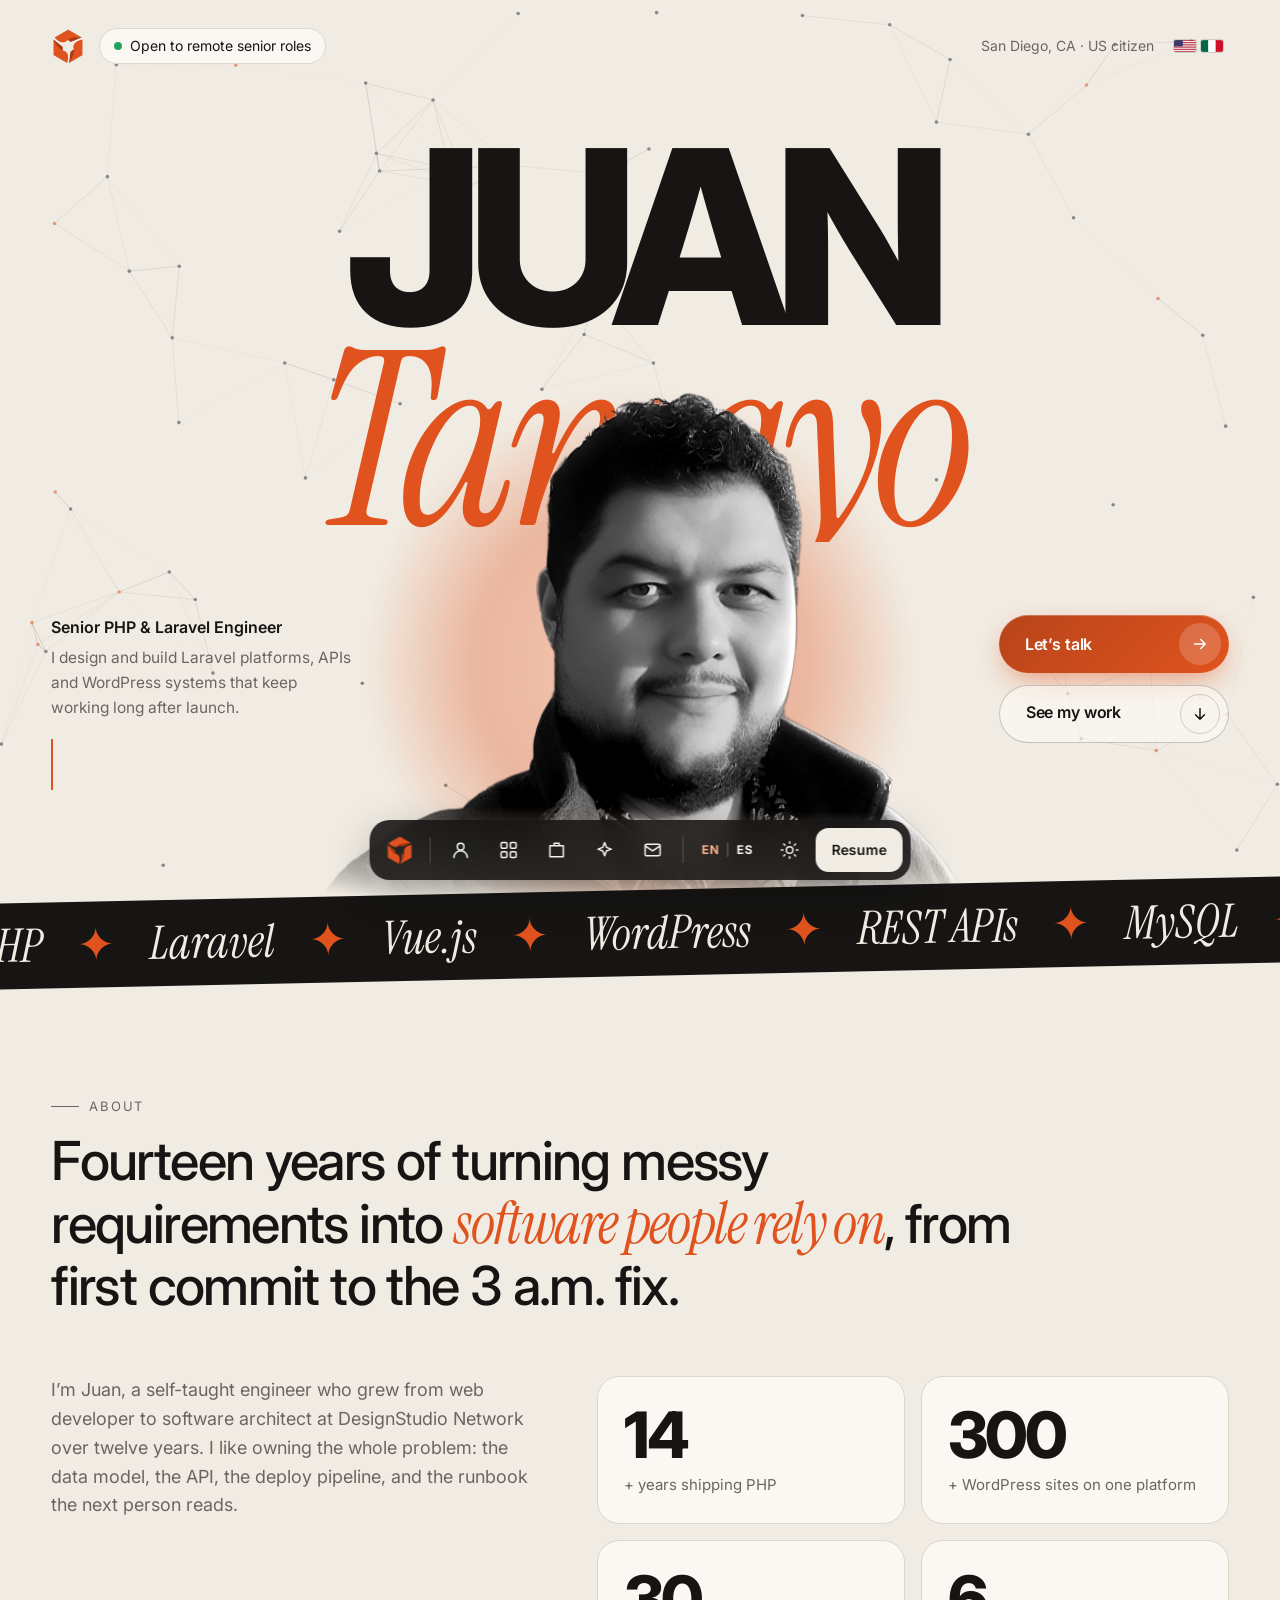
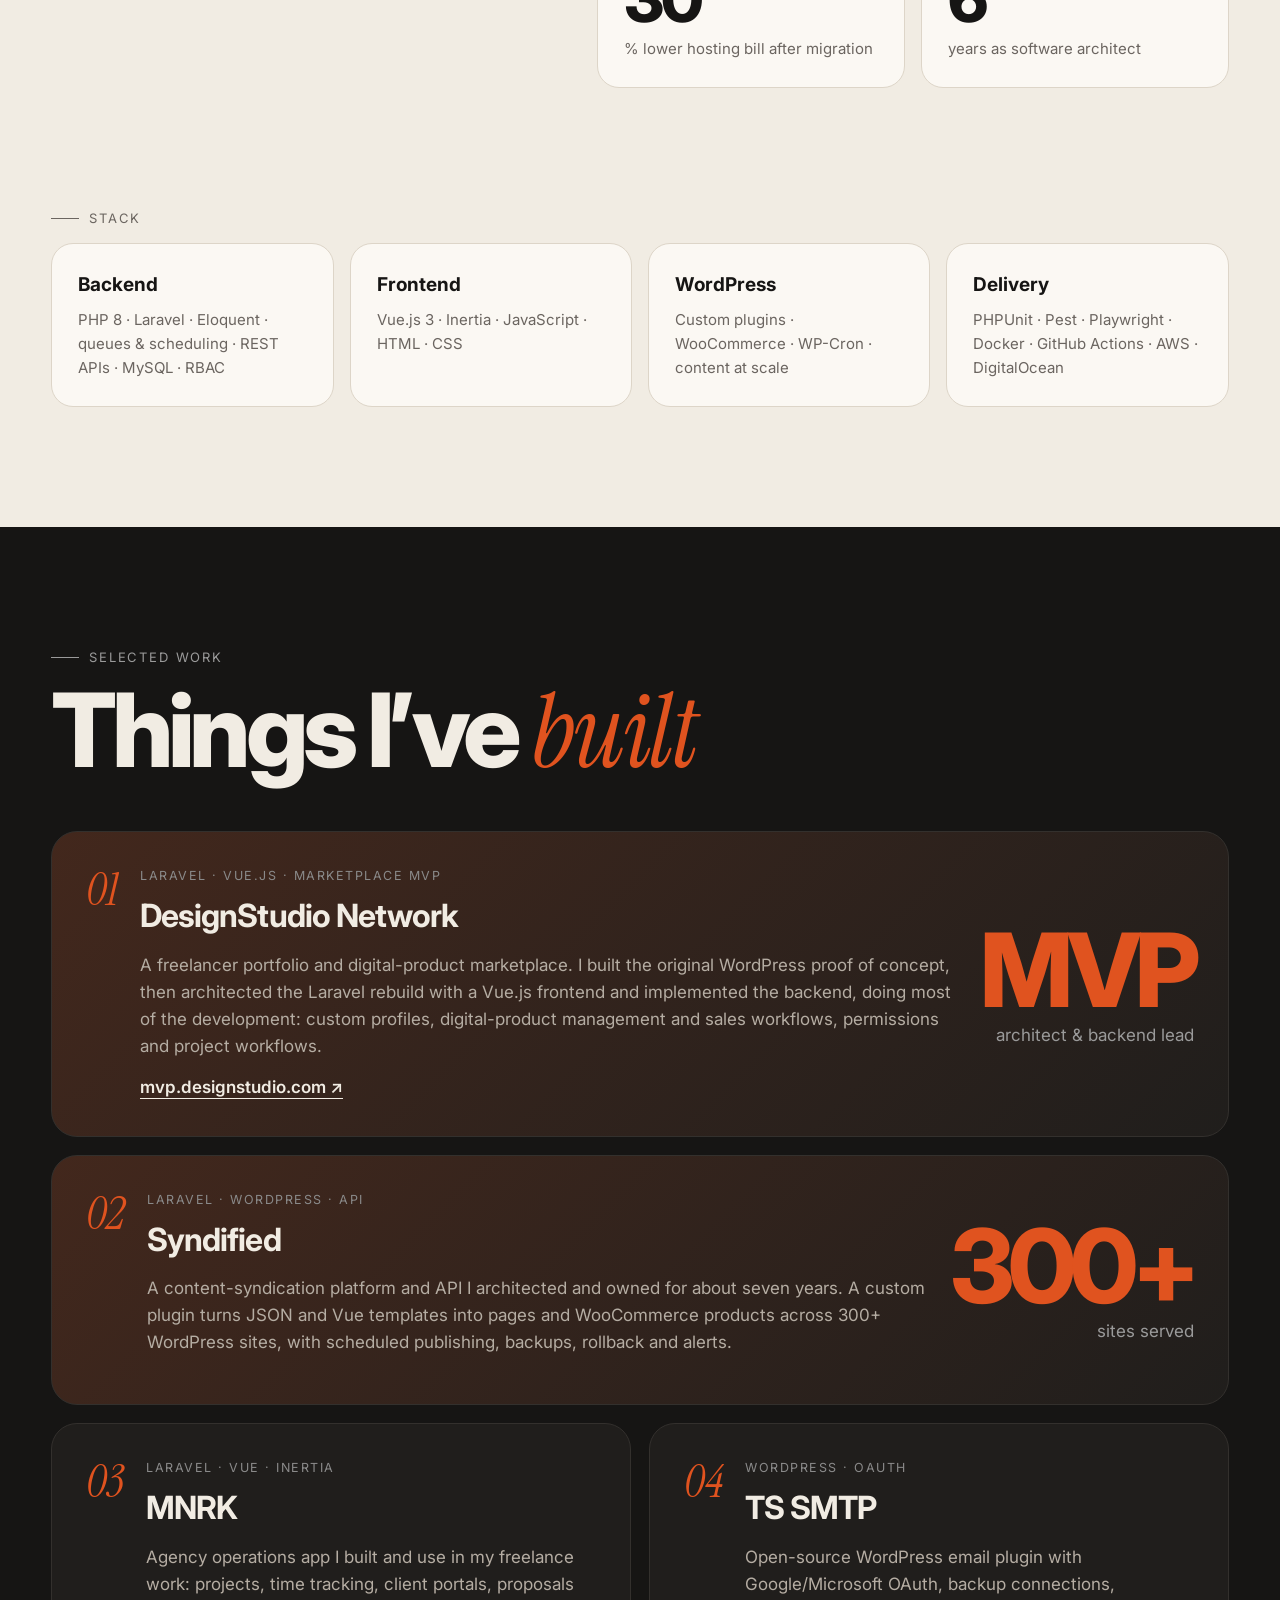
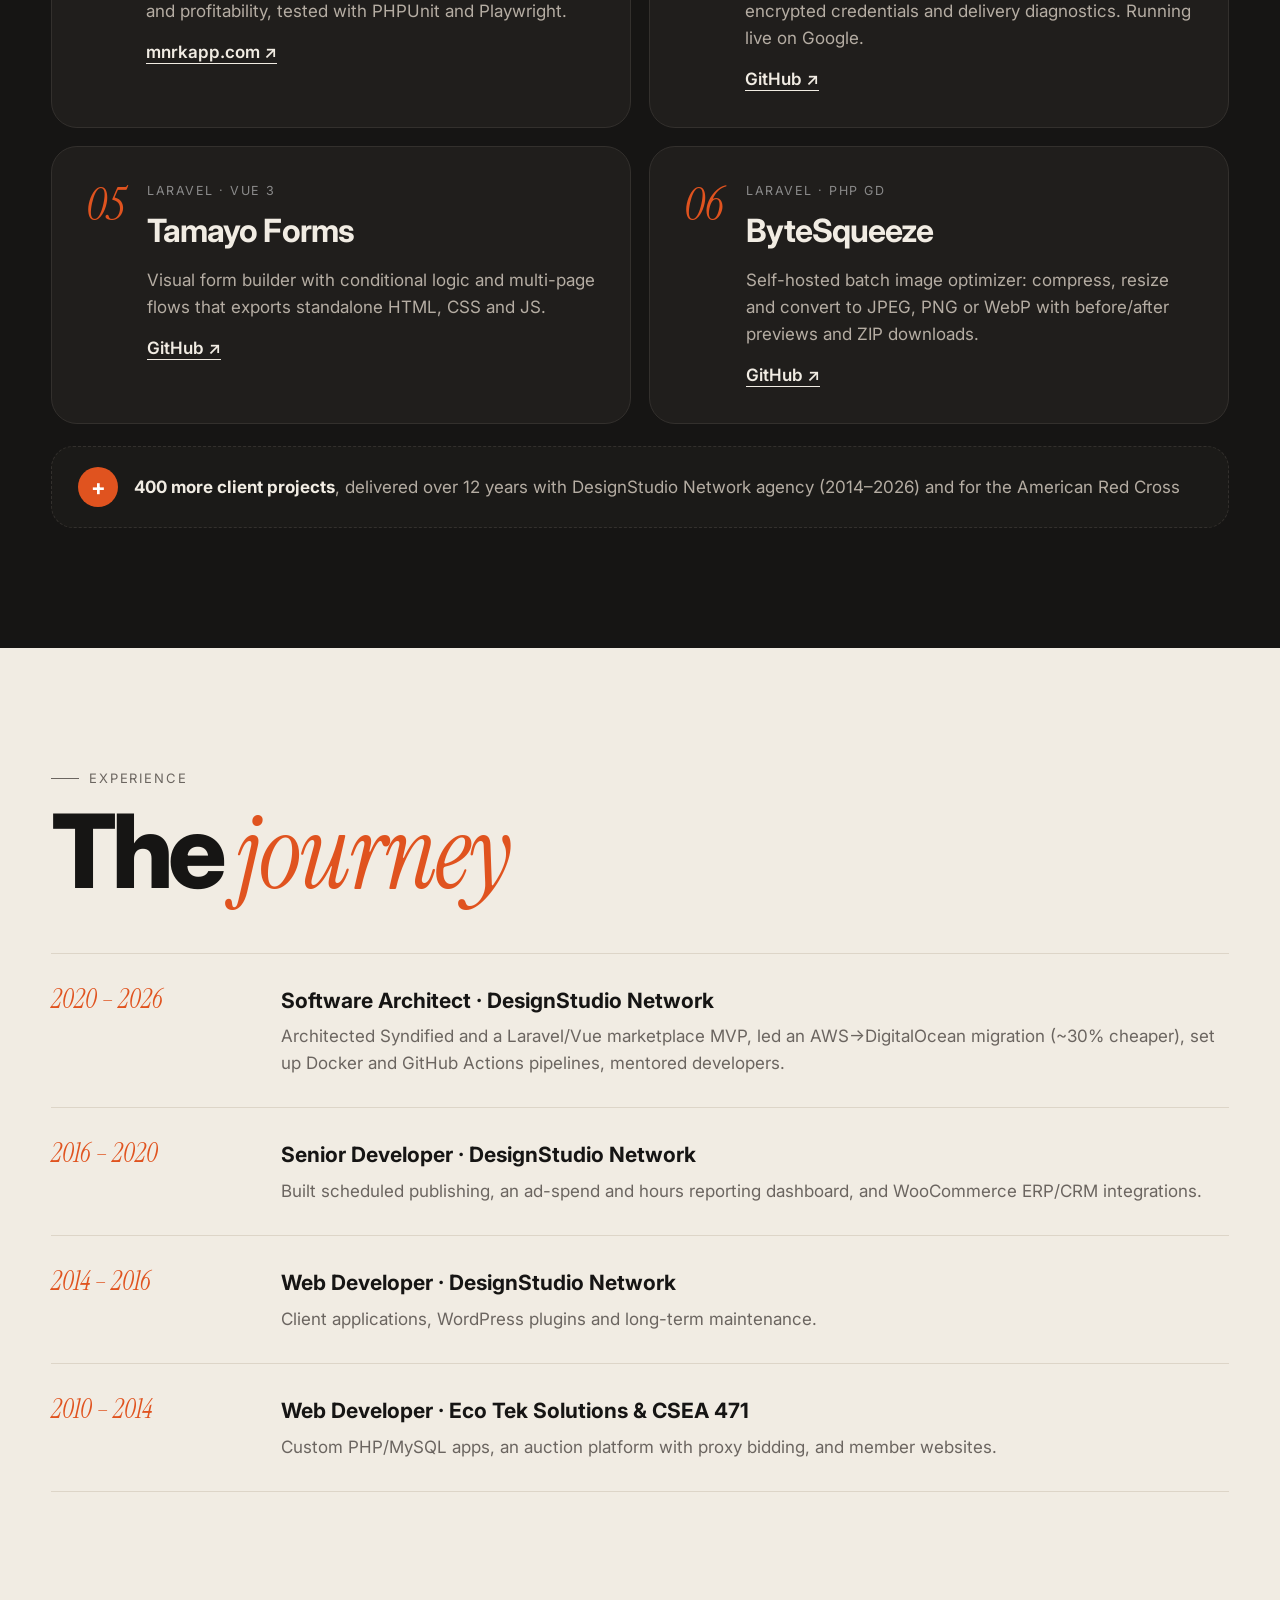
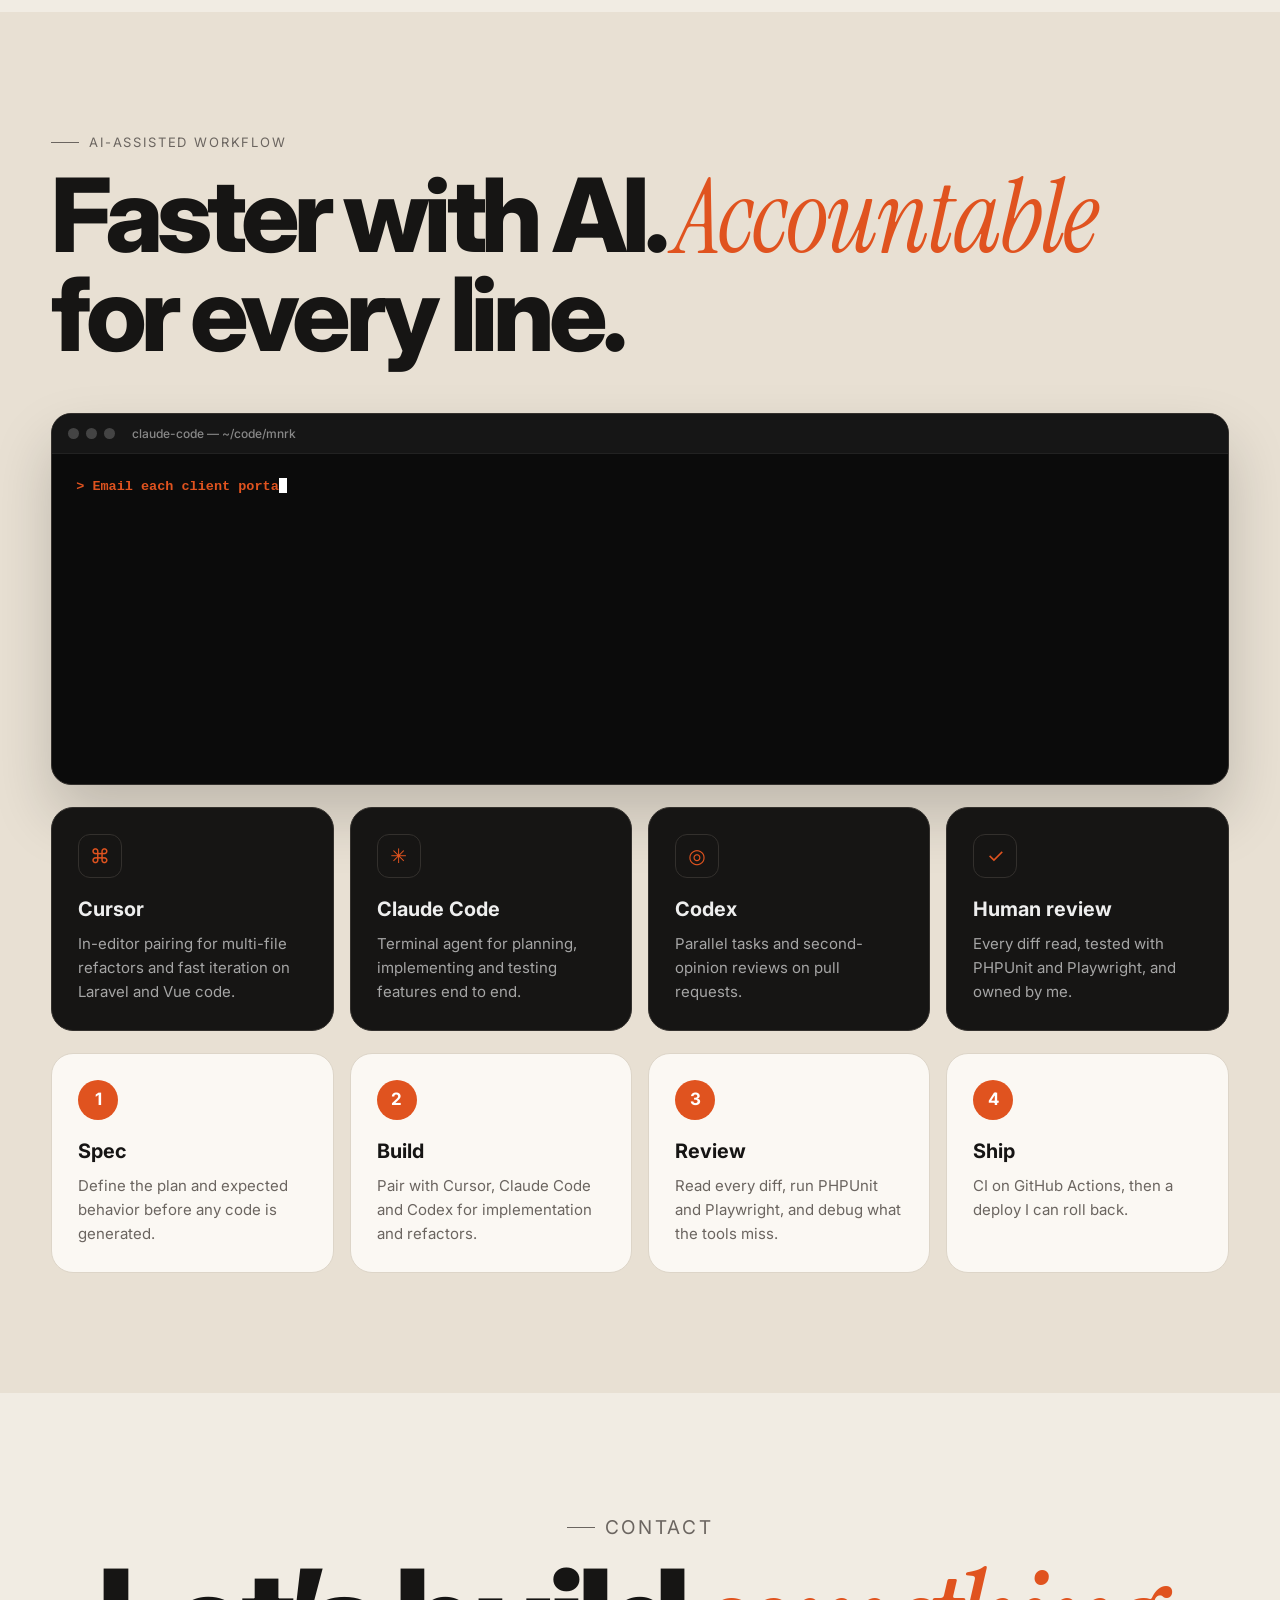
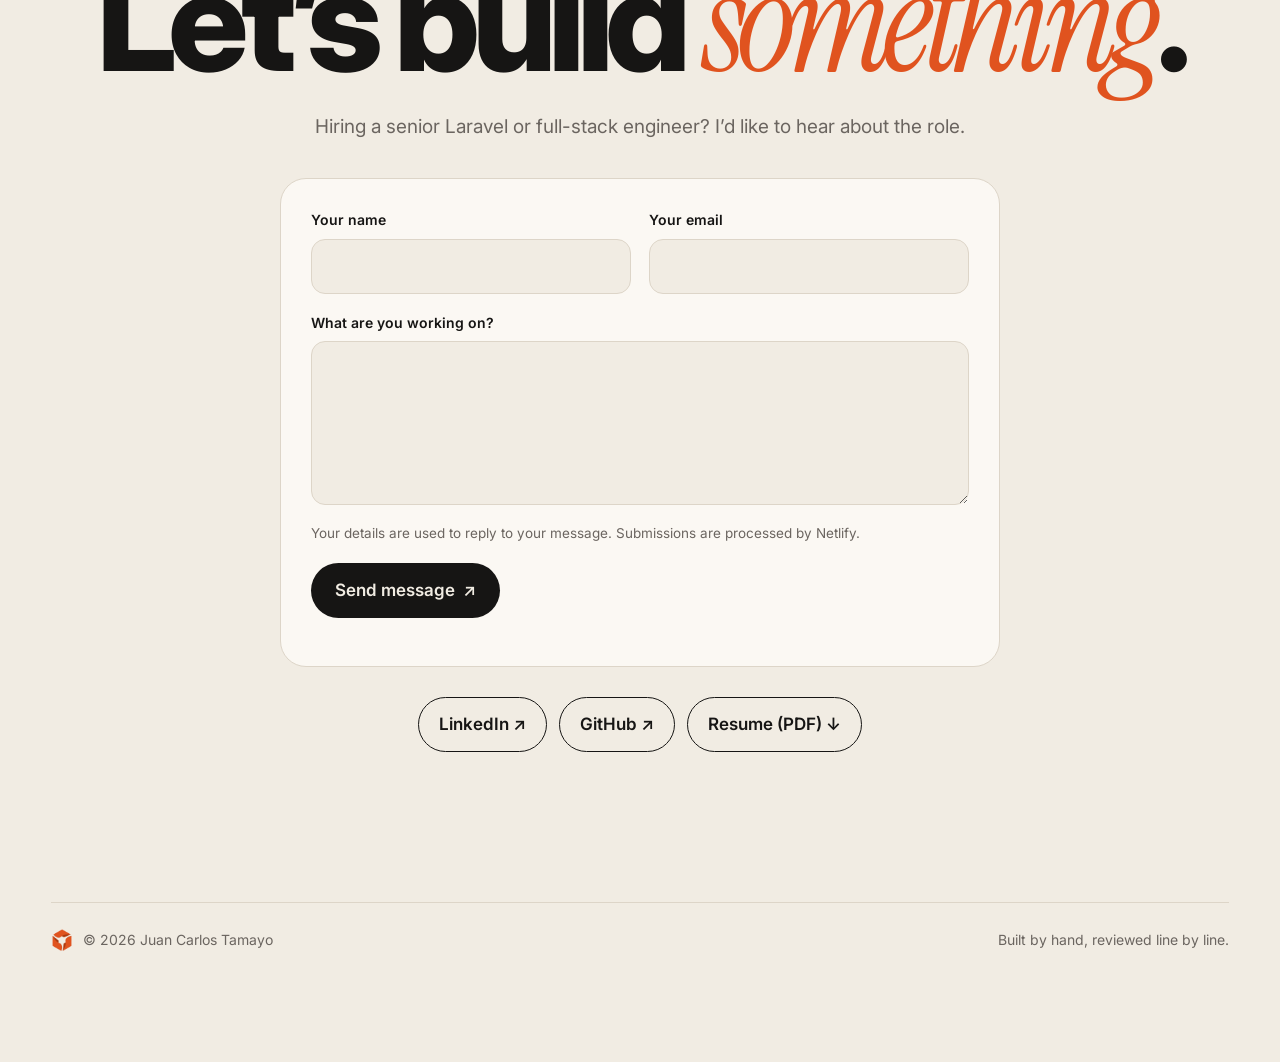
==== commit 59e0d8ab: "Replace identity line with US and Mexican flags Remove the border/citizenship copy from the hero and" ====
--- a/index.html
+++ b/index.html
@@ -73,6 +73,14 @@
     <a href="#top" class="brand in" aria-label="Juan Tamayo home"><img src="assets/logo-128.png" width="34" height="34" alt=""></a>
     <p class="badge in"><span class="dot"></span> Open to remote senior roles</p>
     <p class="loc in">San Diego, CA · US citizen</p>
+    <button type="button" class="origins in" aria-expanded="false" aria-label="American &amp; Mexican" title="American &amp; Mexican">
+      <span class="origins-flags" aria-hidden="true">
+        <svg class="flag" viewBox="0 0 60 32" width="22" height="12" focusable="false"><rect width="60" height="32" rx="2" fill="#b22234"/><rect y="2.46" width="60" height="2.46" fill="#fff"/><rect y="7.38" width="60" height="2.46" fill="#fff"/><rect y="12.31" width="60" height="2.46" fill="#fff"/><rect y="17.23" width="60" height="2.46" fill="#fff"/><rect y="22.15" width="60" height="2.46" fill="#fff"/><rect y="27.08" width="60" height="2.46" fill="#fff"/><rect width="24" height="17.23" fill="#3c3b6e"/></svg>
+        <svg class="flag" viewBox="0 0 60 32" width="22" height="12" focusable="false"><rect width="20" height="32" fill="#006847"/><rect x="20" width="20" height="32" fill="#fff"/><rect x="40" width="20" height="32" fill="#ce1126"/><rect width="60" height="32" rx="2" fill="none" stroke="rgba(0,0,0,.12)"/></svg>
+        <span class="flag-emoji">🇺🇸🇲🇽</span>
+      </span>
+      <span class="origins-tip" role="tooltip">American &amp; Mexican</span>
+    </button>
   </div>
   <h1 class="hero-title" aria-label="Juan Tamayo">
     <span class="line"><span>Juan</span></span>
@@ -84,7 +92,6 @@
   <div class="hero-side left in">
     <p class="kicker">Senior PHP &amp; Laravel Engineer</p>
     <p>I design and build Laravel platforms, APIs and WordPress systems that keep working long after launch.</p>
-    <p class="identity-line">Mexican American and a US citizen, I work in English and Spanish, 20 minutes from the border.</p>
     <blockquote class="hero-quote"><p>“I was burning while you came blaming me for the smell of ashes.”</p></blockquote>
   </div>
   <div class="hero-side right in">
@@ -106,10 +113,7 @@
   <p class="eyebrow reveal">About</p>
   <h2 class="statement reveal">Fourteen years of turning messy requirements into <em>software people rely on</em>, from first commit to the 3 a.m. fix.</h2>
   <div class="about-grid">
-    <div>
-      <p class="reveal">Mexican American and a US citizen, I work in English and Spanish, 20 minutes from the border.</p>
-      <p class="reveal">I’m Juan, a self-taught engineer who grew from web developer to software architect at DesignStudio Network over twelve years. I like owning the whole problem: the data model, the API, the deploy pipeline, and the runbook the next person reads.</p>
-    </div>
+    <p class="reveal">I’m Juan, a self-taught engineer who grew from web developer to software architect at DesignStudio Network over twelve years. I like owning the whole problem: the data model, the API, the deploy pipeline, and the runbook the next person reads.</p>
     <ul class="stats">
       <li class="reveal"><strong data-count="14">14</strong><span>+ years shipping PHP</span></li>
       <li class="reveal"><strong data-count="300">300</strong><span>+ WordPress sites on one platform</span></li>
--- a/assets/style.css
+++ b/assets/style.css
@@ -252,8 +252,17 @@
 .dock-lang a:hover,.dock-lang a:focus-visible{background:transparent!important;transform:none!important;color:#ffb08a}
 .dock-lang [aria-current]{color:#ffb08a}
 .dock-lang-sep{opacity:.4;font-weight:400}
-.identity-line{margin-top:12px!important;color:var(--ink)!important;font-weight:500}
-.about-grid>div p{color:var(--mute);font-size:18px;margin:0}
-.about-grid>div p+p{margin-top:16px}
 @media (max-width:520px){.dock-lang{padding:0 6px;font-size:11px;letter-spacing:.04em;gap:4px}}
 @media (max-width:420px){.dock .dock-logo,.dock .sep{display:none}.dock-cta{padding:0 8px;font-size:12px}}
+
+.origins{all:unset;position:relative;display:inline-flex;align-items:center;cursor:help;padding:5px 6px;border-radius:8px;z-index:4}
+.origins:hover,.origins:focus-visible,.origins[aria-expanded=true]{background:color-mix(in srgb,var(--ink) 6%,transparent)}
+.origins:focus-visible{outline:3px solid var(--acc);outline-offset:3px}
+.origins-flags{display:flex;align-items:center;gap:5px}
+.origins .flag{display:block;width:22px;height:12px;border-radius:2px;overflow:hidden;box-shadow:0 0 0 1px color-mix(in srgb,var(--ink) 14%,transparent)}
+.origins .flag-emoji{display:none;font-size:14px;line-height:1;letter-spacing:2px}
+.origins-flags:not(:has(svg)) .flag-emoji{display:inline}
+.origins-tip{position:absolute;top:calc(100% + 10px);right:0;background:#161514;color:#f7f4ee;border:1px solid rgba(255,255,255,.18);font:600 12.5px/1 var(--sans);padding:8px 11px;border-radius:8px;white-space:nowrap;opacity:0;transform:translateY(6px);pointer-events:none;transition:.2s;box-shadow:0 8px 22px rgba(0,0,0,.22);z-index:6}
+[data-mode=dark] .origins-tip{background:#f7f4ee;color:#161514;border-color:rgba(0,0,0,.15)}
+.origins:hover .origins-tip,.origins:focus-visible .origins-tip,.origins[aria-expanded=true] .origins-tip{opacity:1;transform:none}
+@media (max-width:900px){.origins{margin-left:auto}}
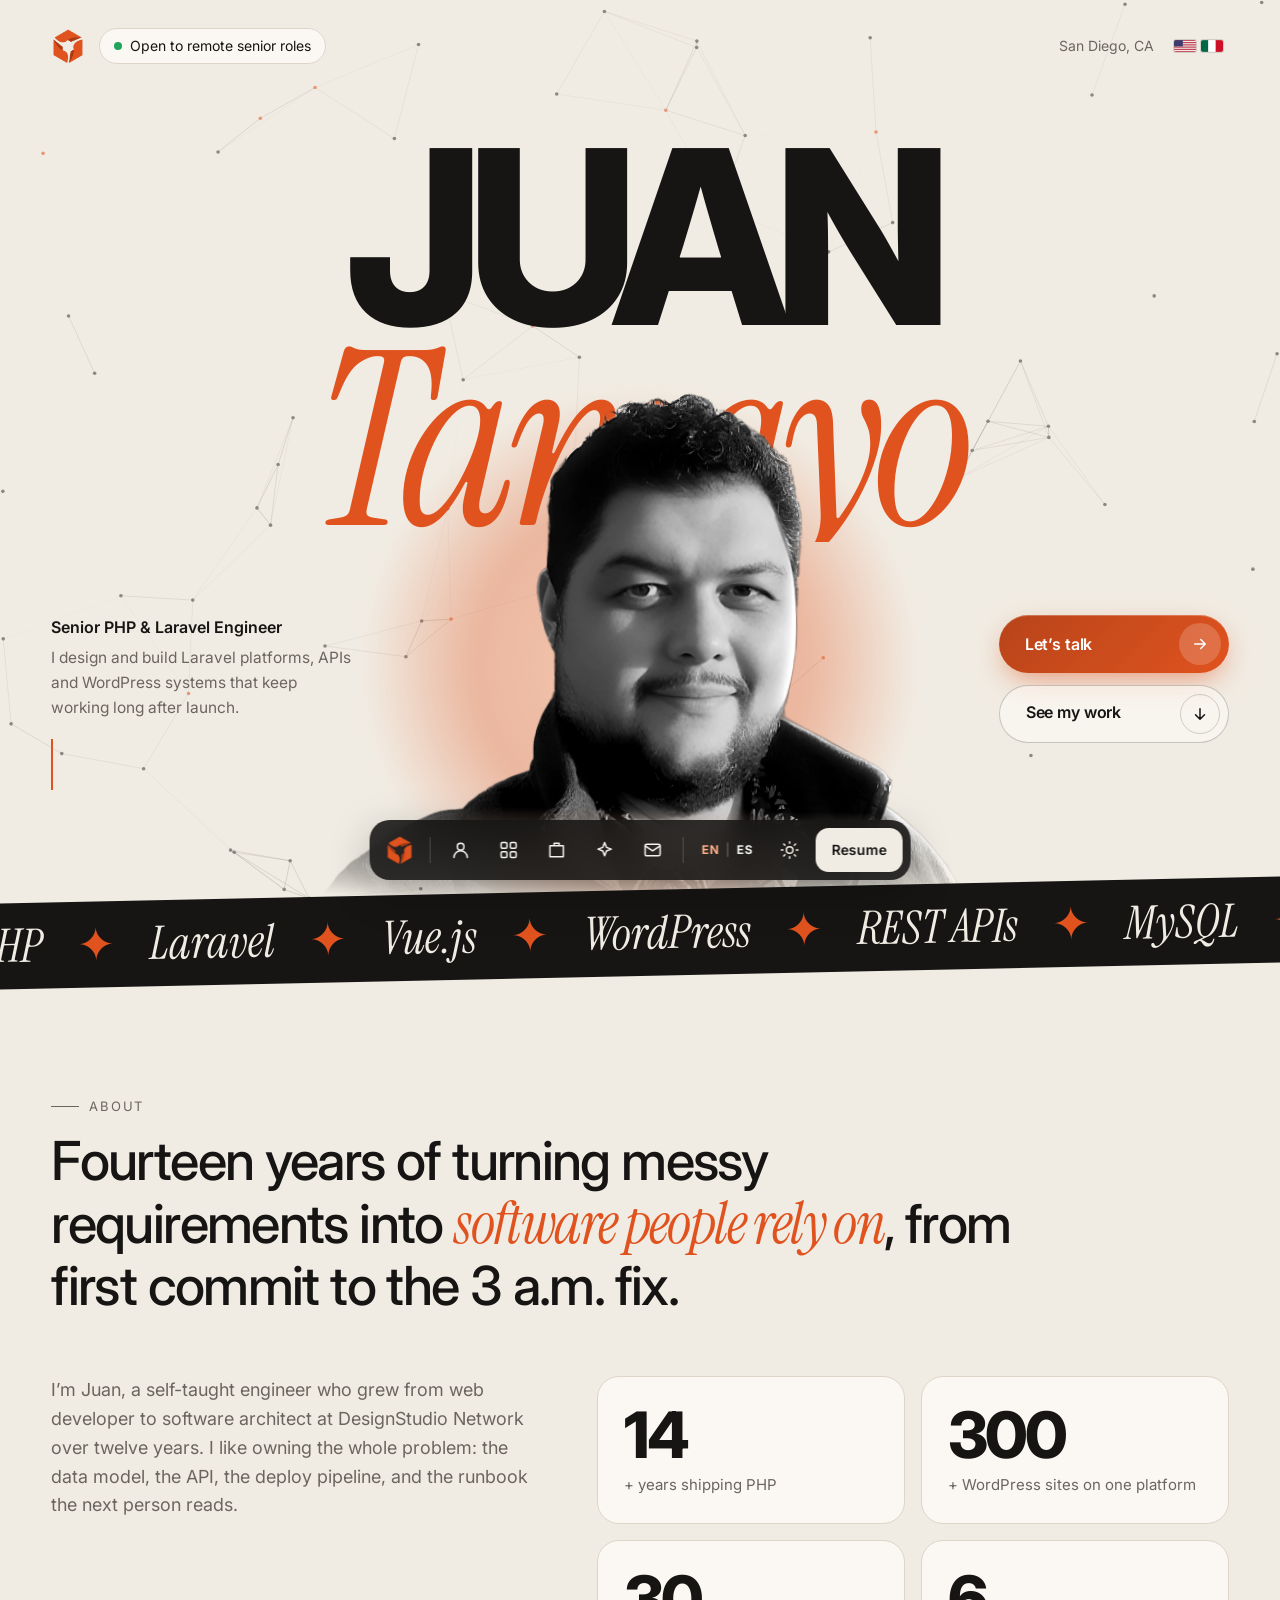
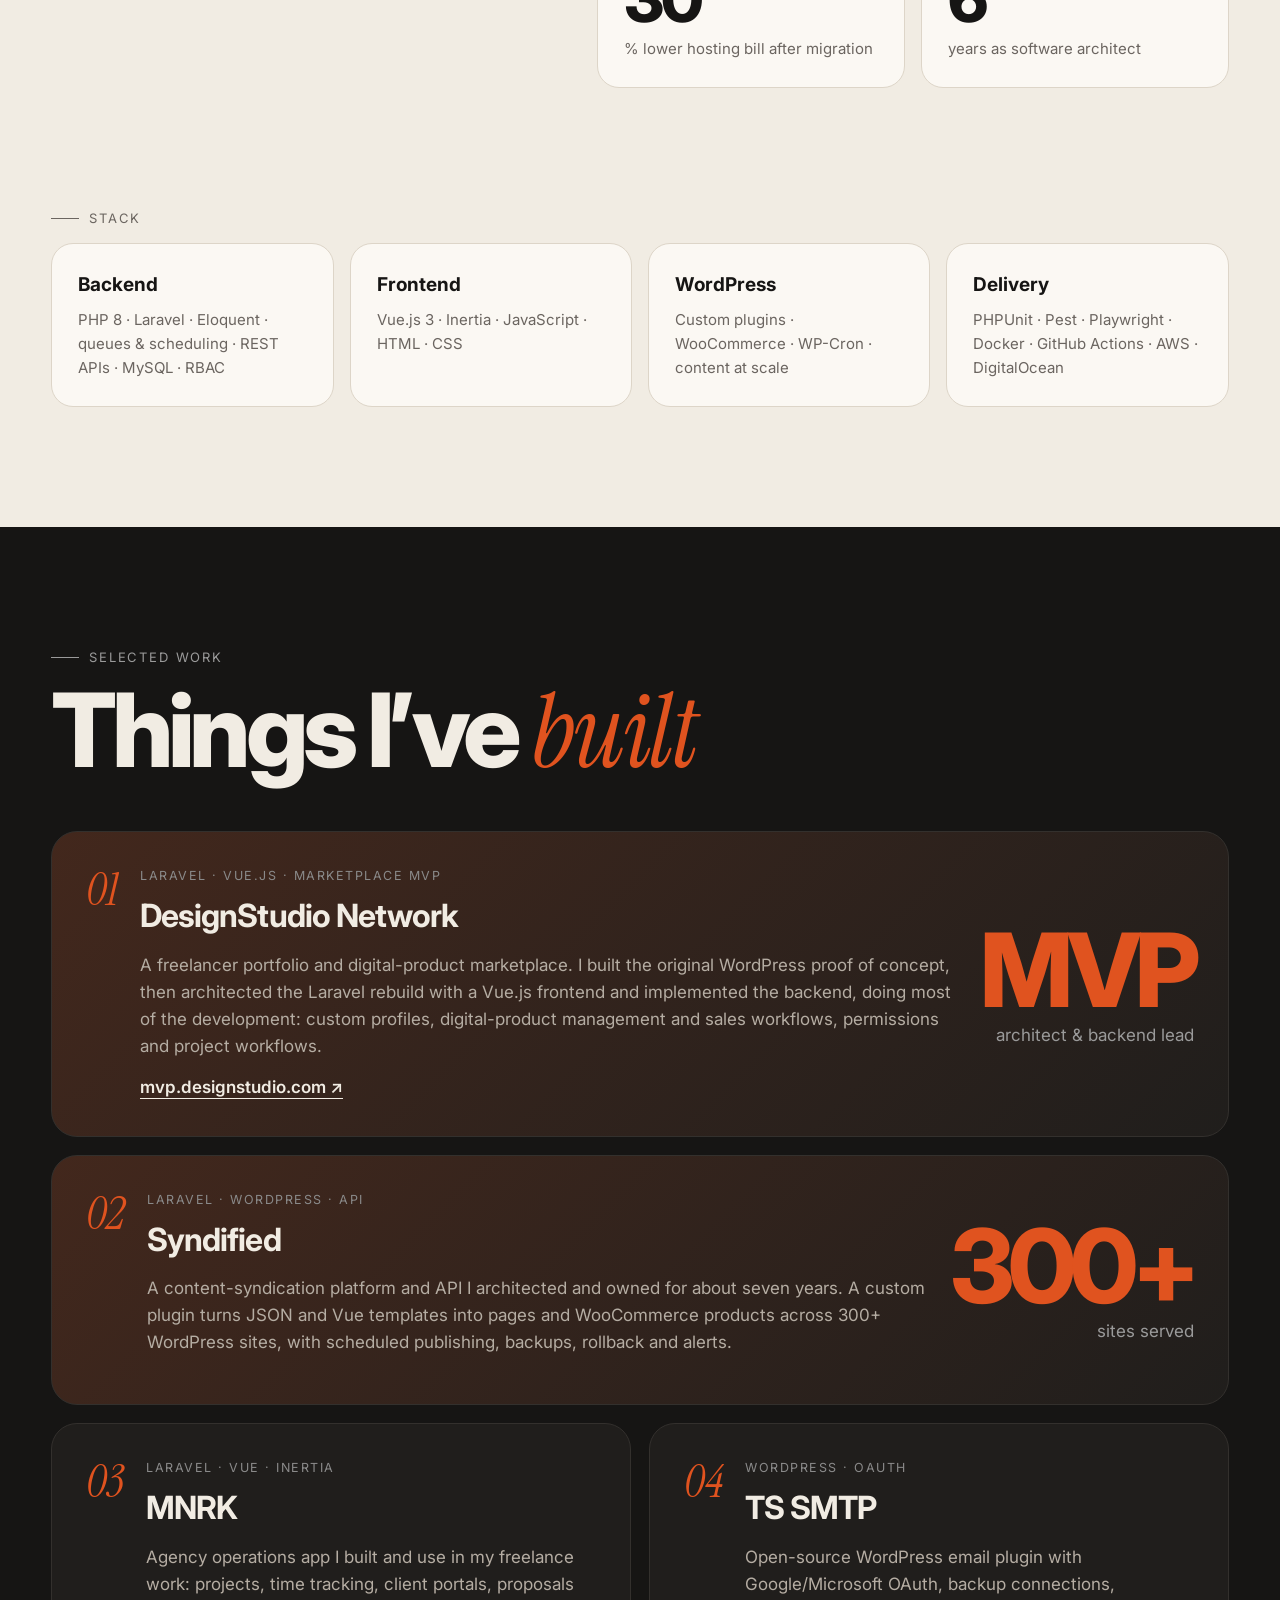
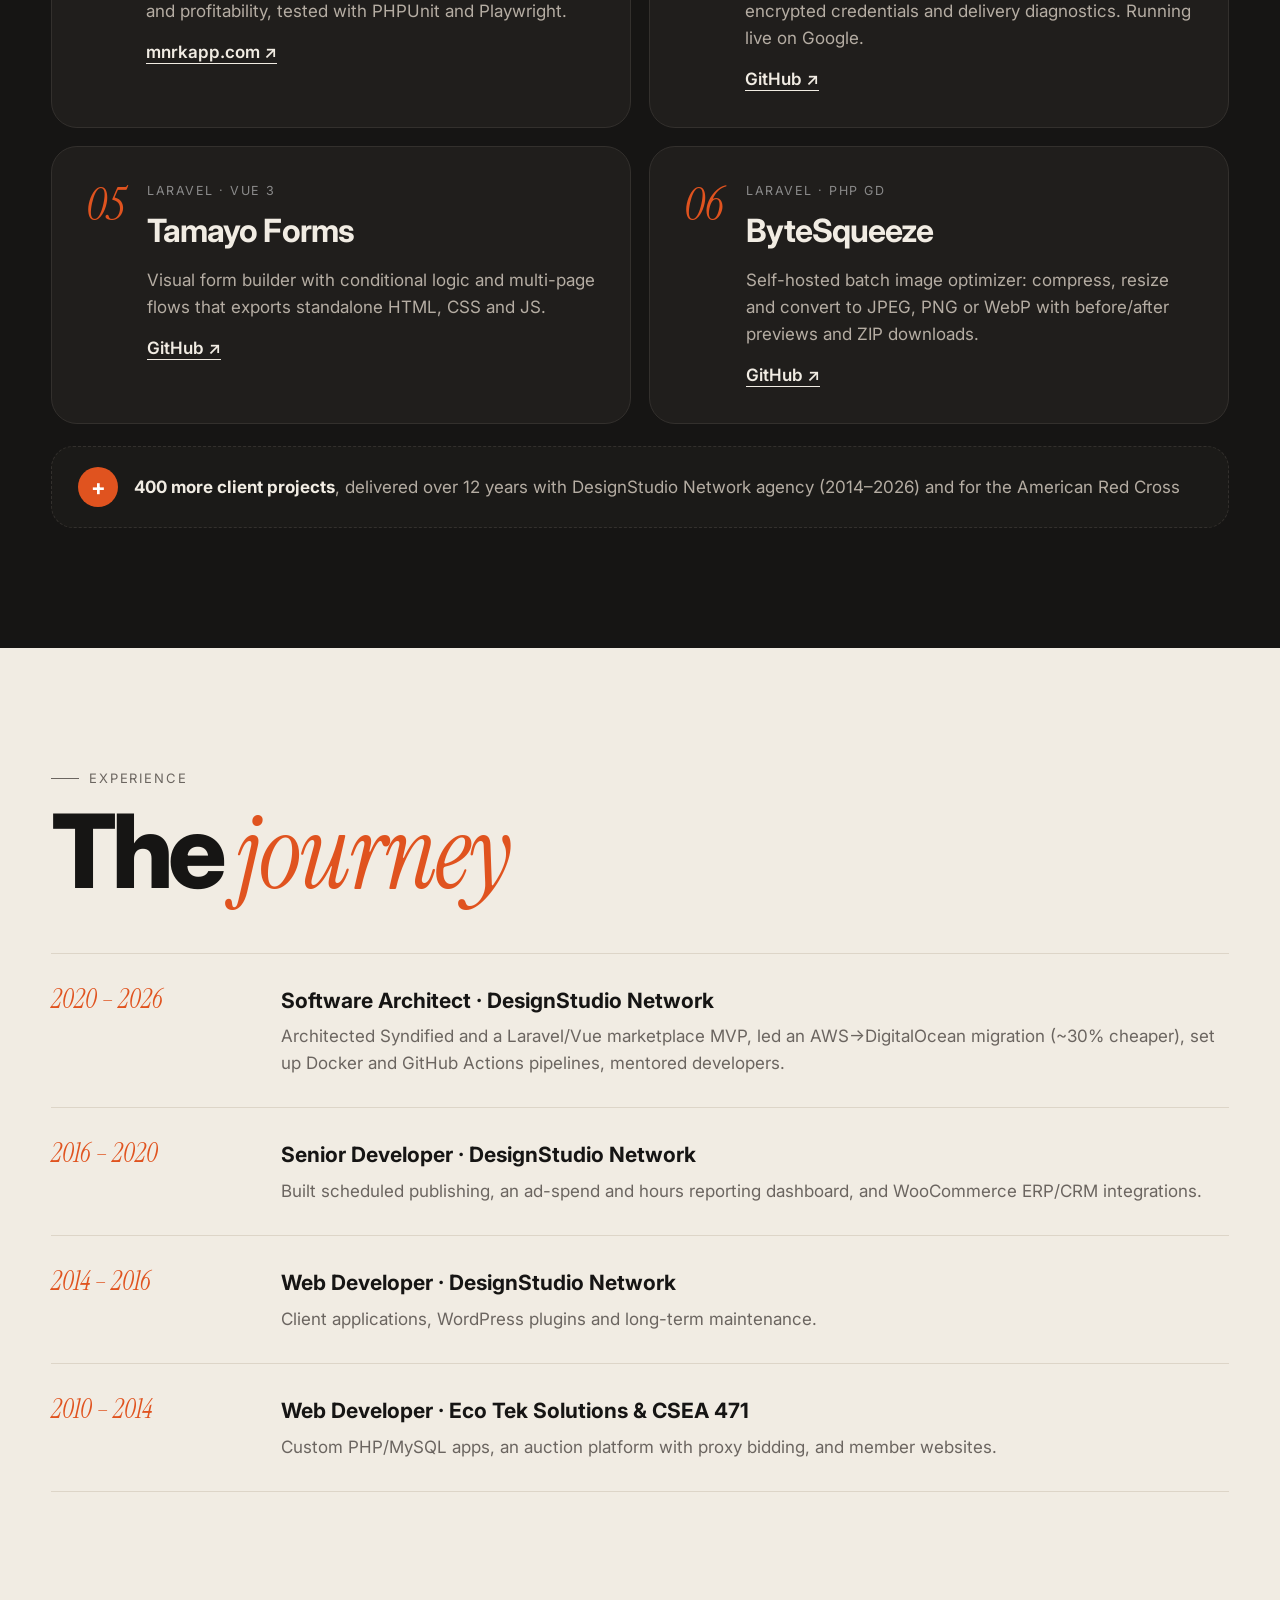
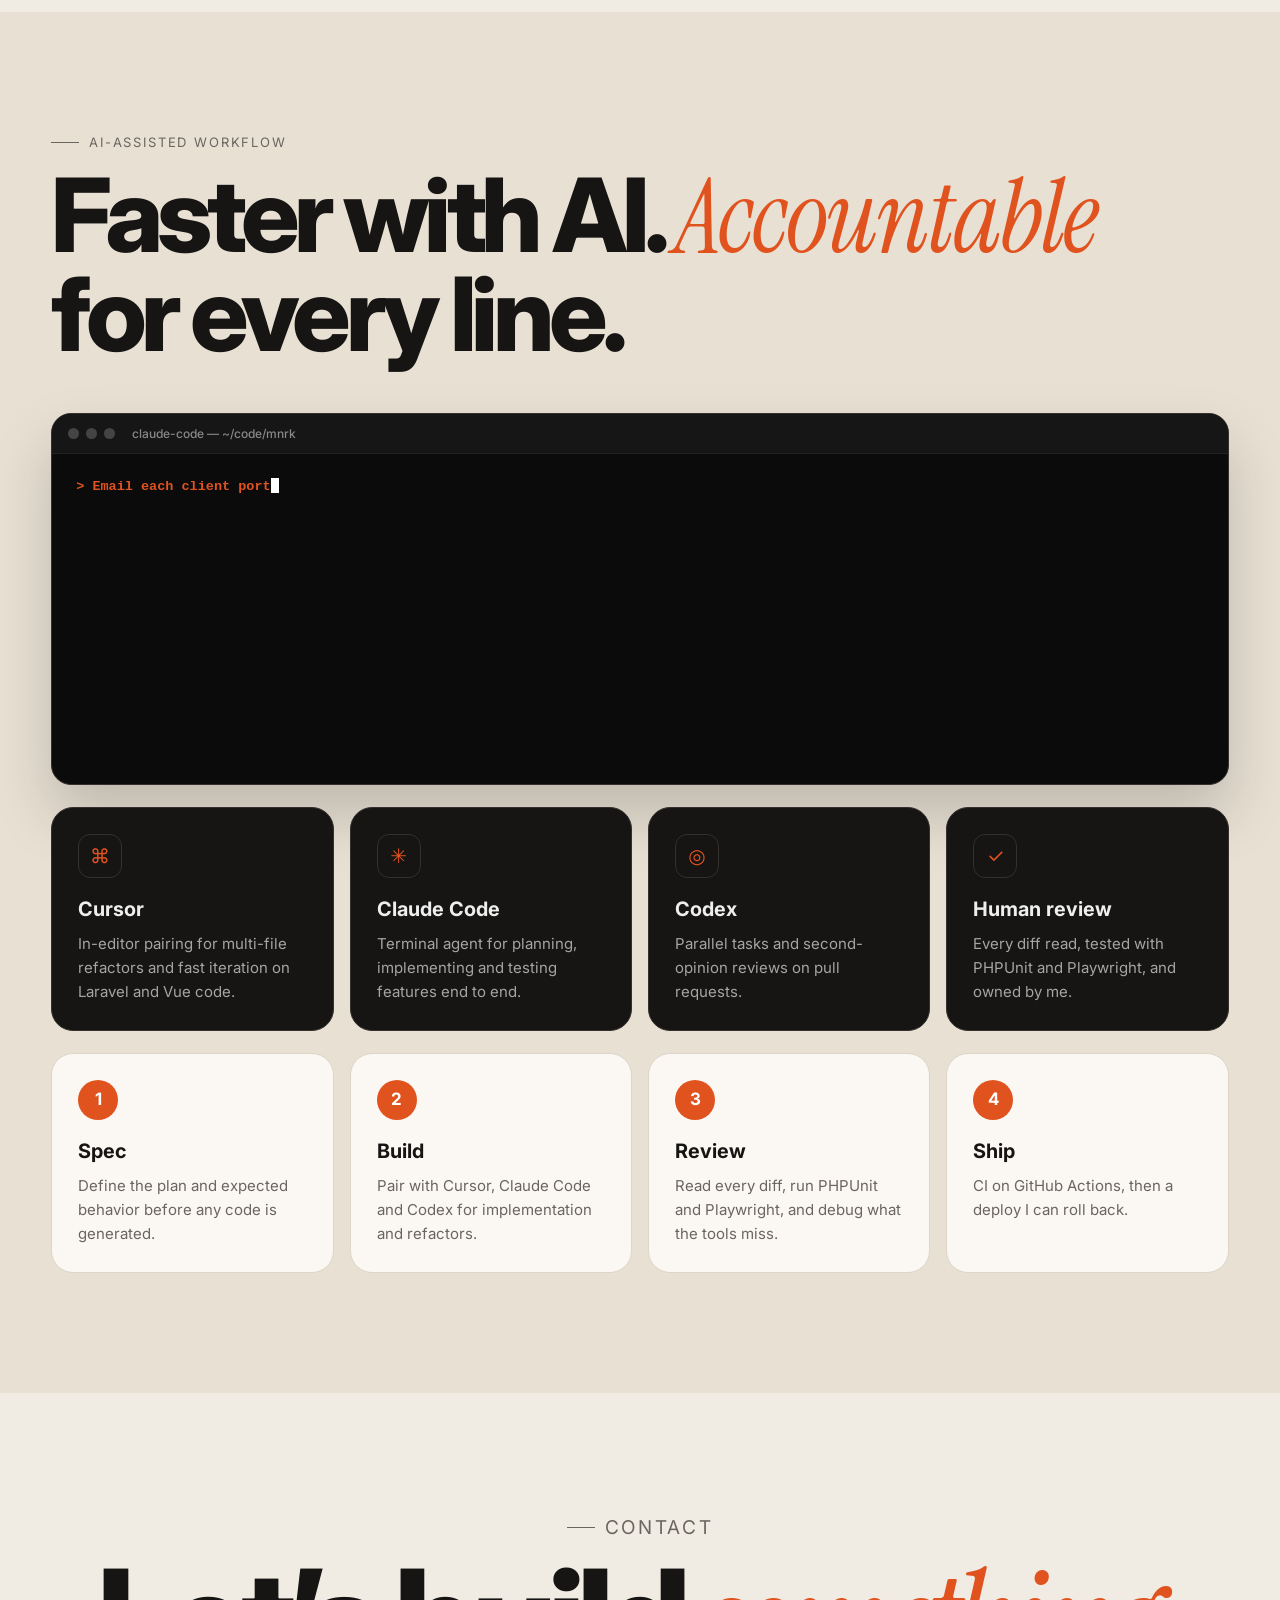
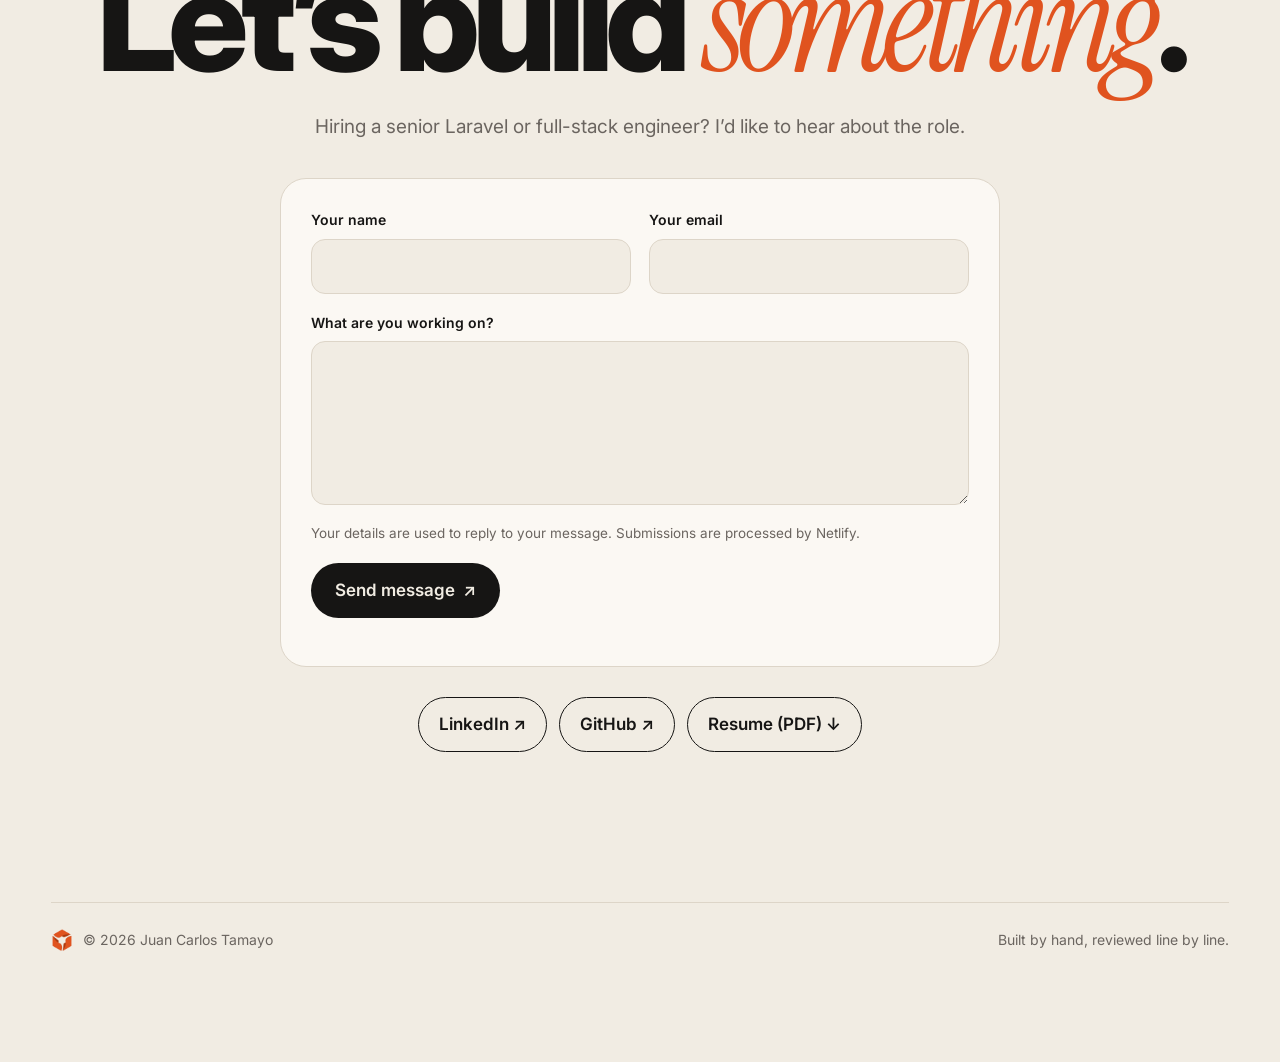
==== commit 1499e678: "Remove visible US citizen copy from the hero top bar Location now reads only "San Diego, CA" on EN a" ====
--- a/index.html
+++ b/index.html
@@ -72,7 +72,7 @@
   <div class="hero-top">
     <a href="#top" class="brand in" aria-label="Juan Tamayo home"><img src="assets/logo-128.png" width="34" height="34" alt=""></a>
     <p class="badge in"><span class="dot"></span> Open to remote senior roles</p>
-    <p class="loc in">San Diego, CA · US citizen</p>
+    <p class="loc in">San Diego, CA</p>
     <button type="button" class="origins in" aria-expanded="false" aria-label="American &amp; Mexican" title="American &amp; Mexican">
       <span class="origins-flags" aria-hidden="true">
         <svg class="flag" viewBox="0 0 60 32" width="22" height="12" focusable="false"><rect width="60" height="32" rx="2" fill="#b22234"/><rect y="2.46" width="60" height="2.46" fill="#fff"/><rect y="7.38" width="60" height="2.46" fill="#fff"/><rect y="12.31" width="60" height="2.46" fill="#fff"/><rect y="17.23" width="60" height="2.46" fill="#fff"/><rect y="22.15" width="60" height="2.46" fill="#fff"/><rect y="27.08" width="60" height="2.46" fill="#fff"/><rect width="24" height="17.23" fill="#3c3b6e"/></svg>
--- a/assets/style.css
+++ b/assets/style.css
@@ -246,7 +246,7 @@
 @media (max-width:420px){.cta{gap:8px;padding:0 6px 0 16px}.cta-icon,.cta-ghost .cta-icon{width:38px;height:38px}}
 @media (prefers-reduced-motion:reduce){.cta,.cta *{transition:none!important;animation:none!important}.cta{transform:none!important}}
 
-/* bilingual dock + identity line */
+/* bilingual dock + origin flags */
 .dock-lang{display:flex;align-items:center;gap:6px;height:44px;padding:0 10px;color:#f2f2f0;font:700 12px/1 var(--sans);letter-spacing:.08em;flex-shrink:0}
 .dock-lang a{min-width:auto!important;height:auto!important;padding:4px 0;border-radius:0;display:inline;place-items:unset}
 .dock-lang a:hover,.dock-lang a:focus-visible{background:transparent!important;transform:none!important;color:#ffb08a}
